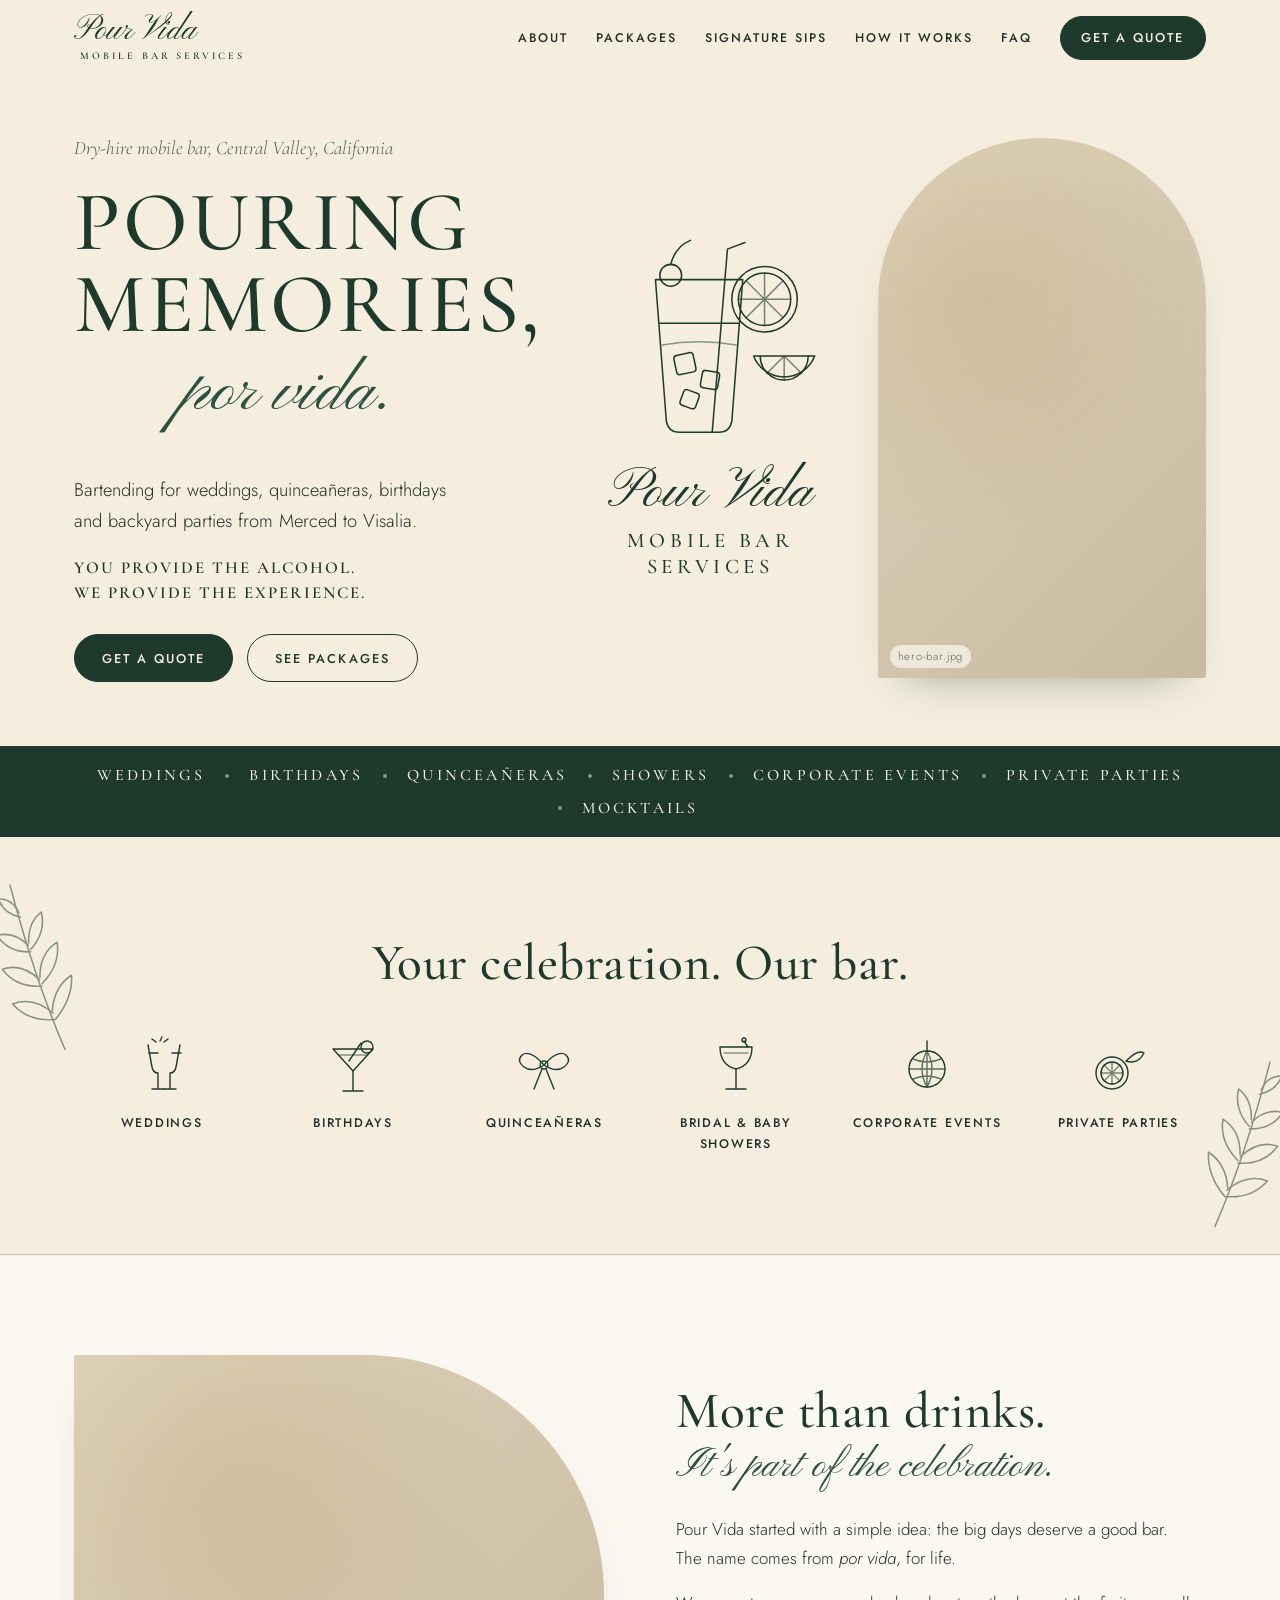
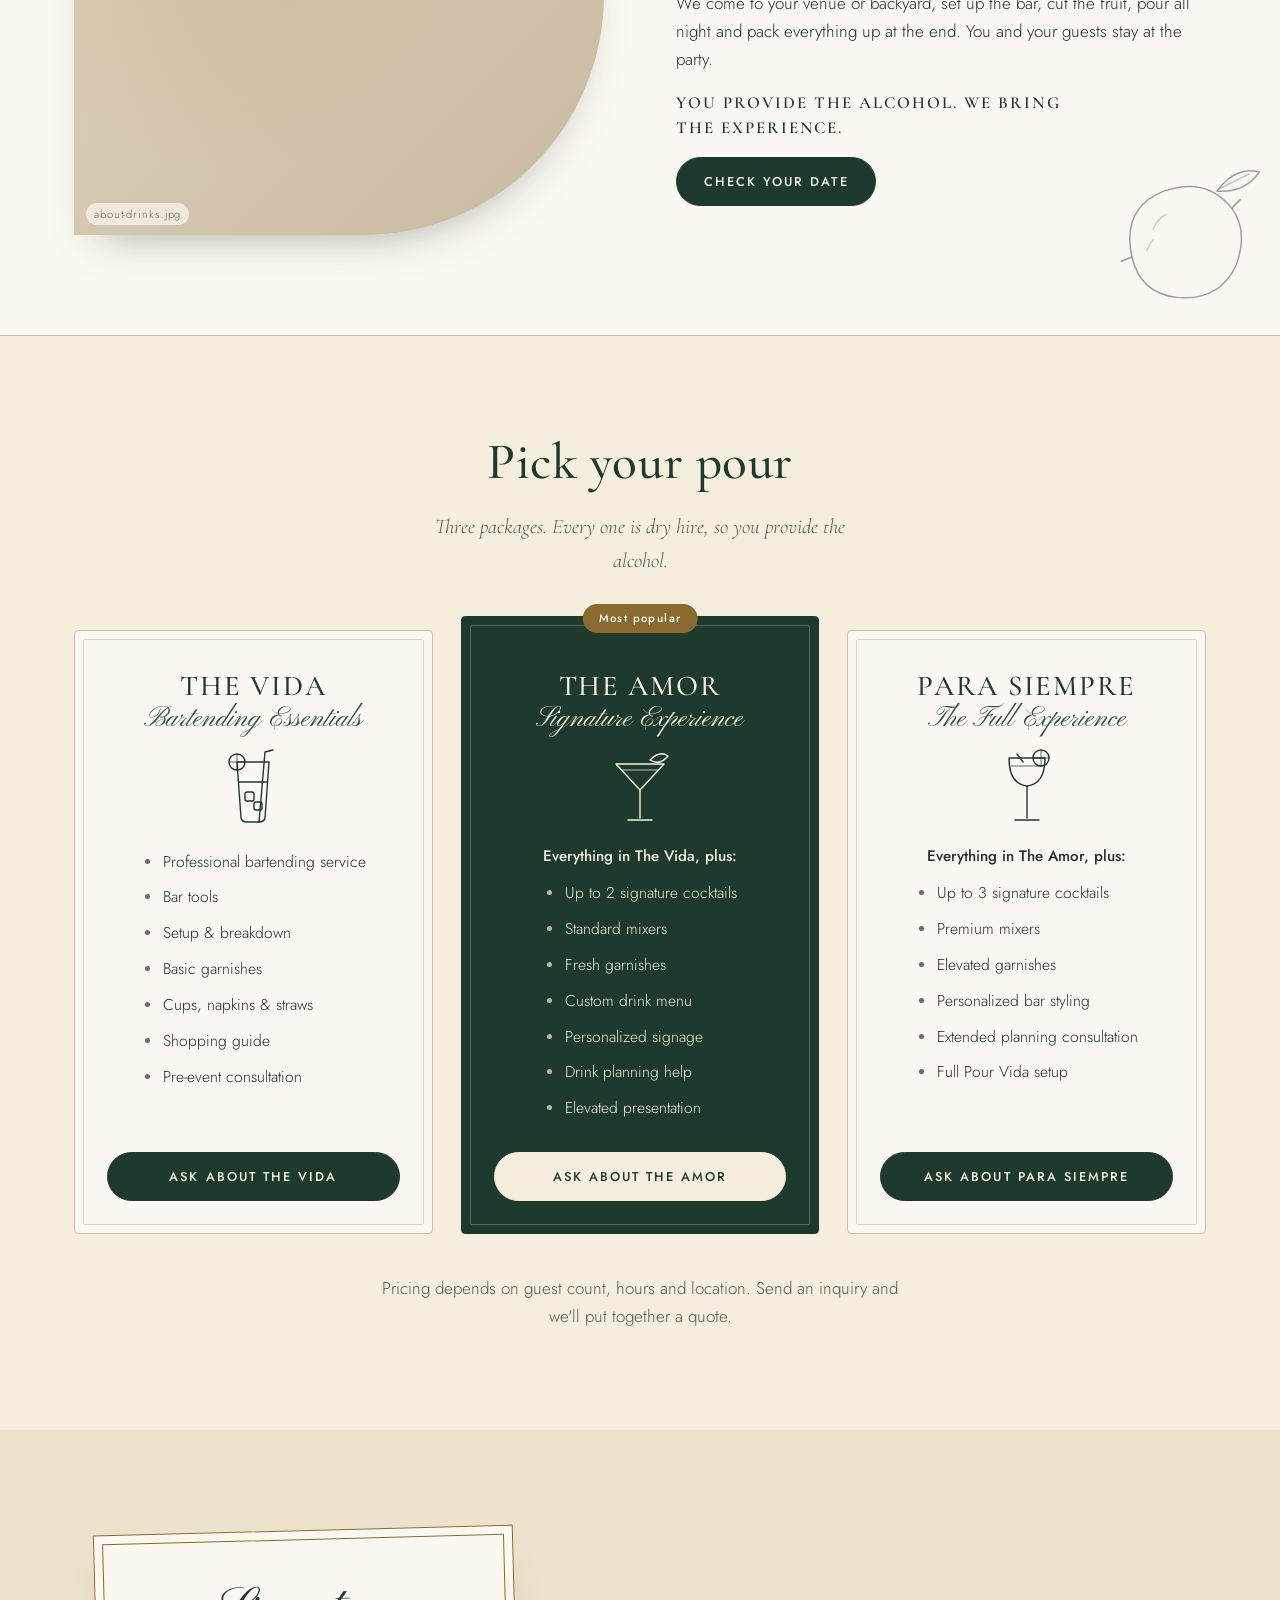
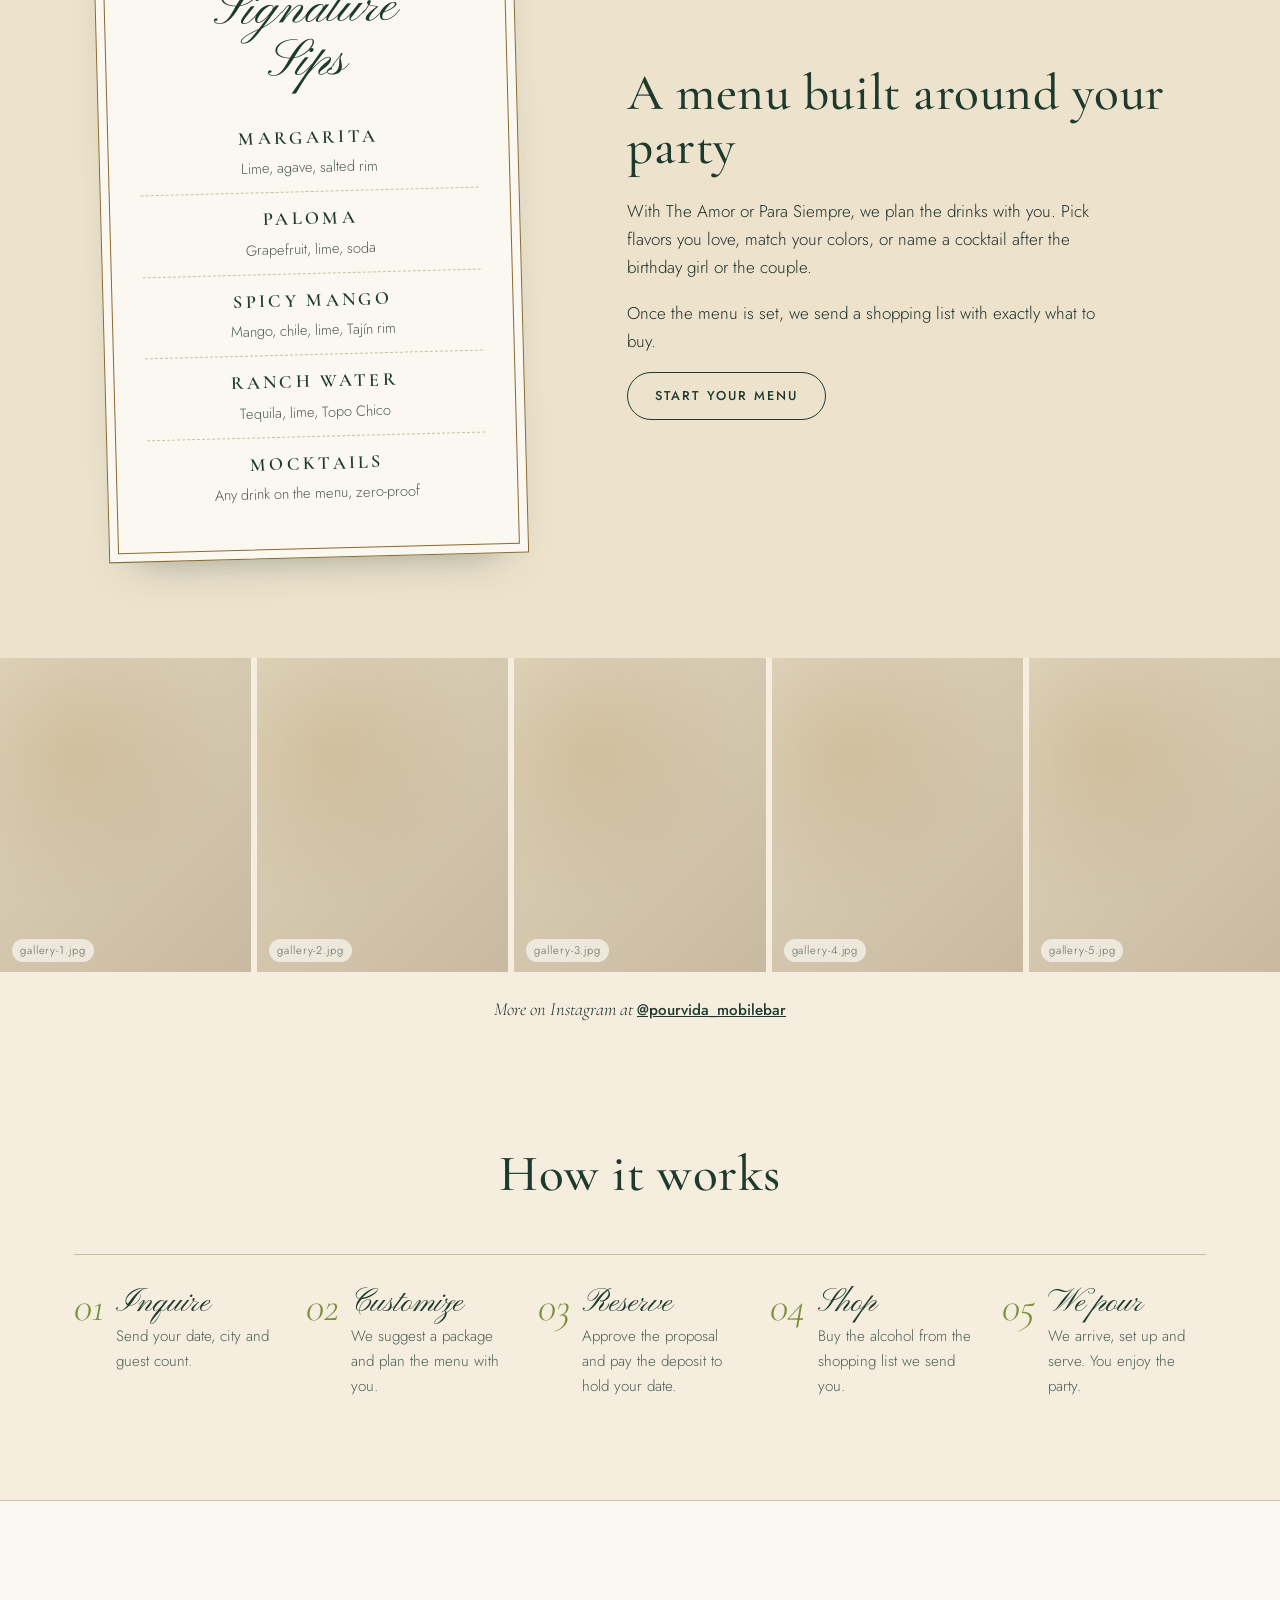
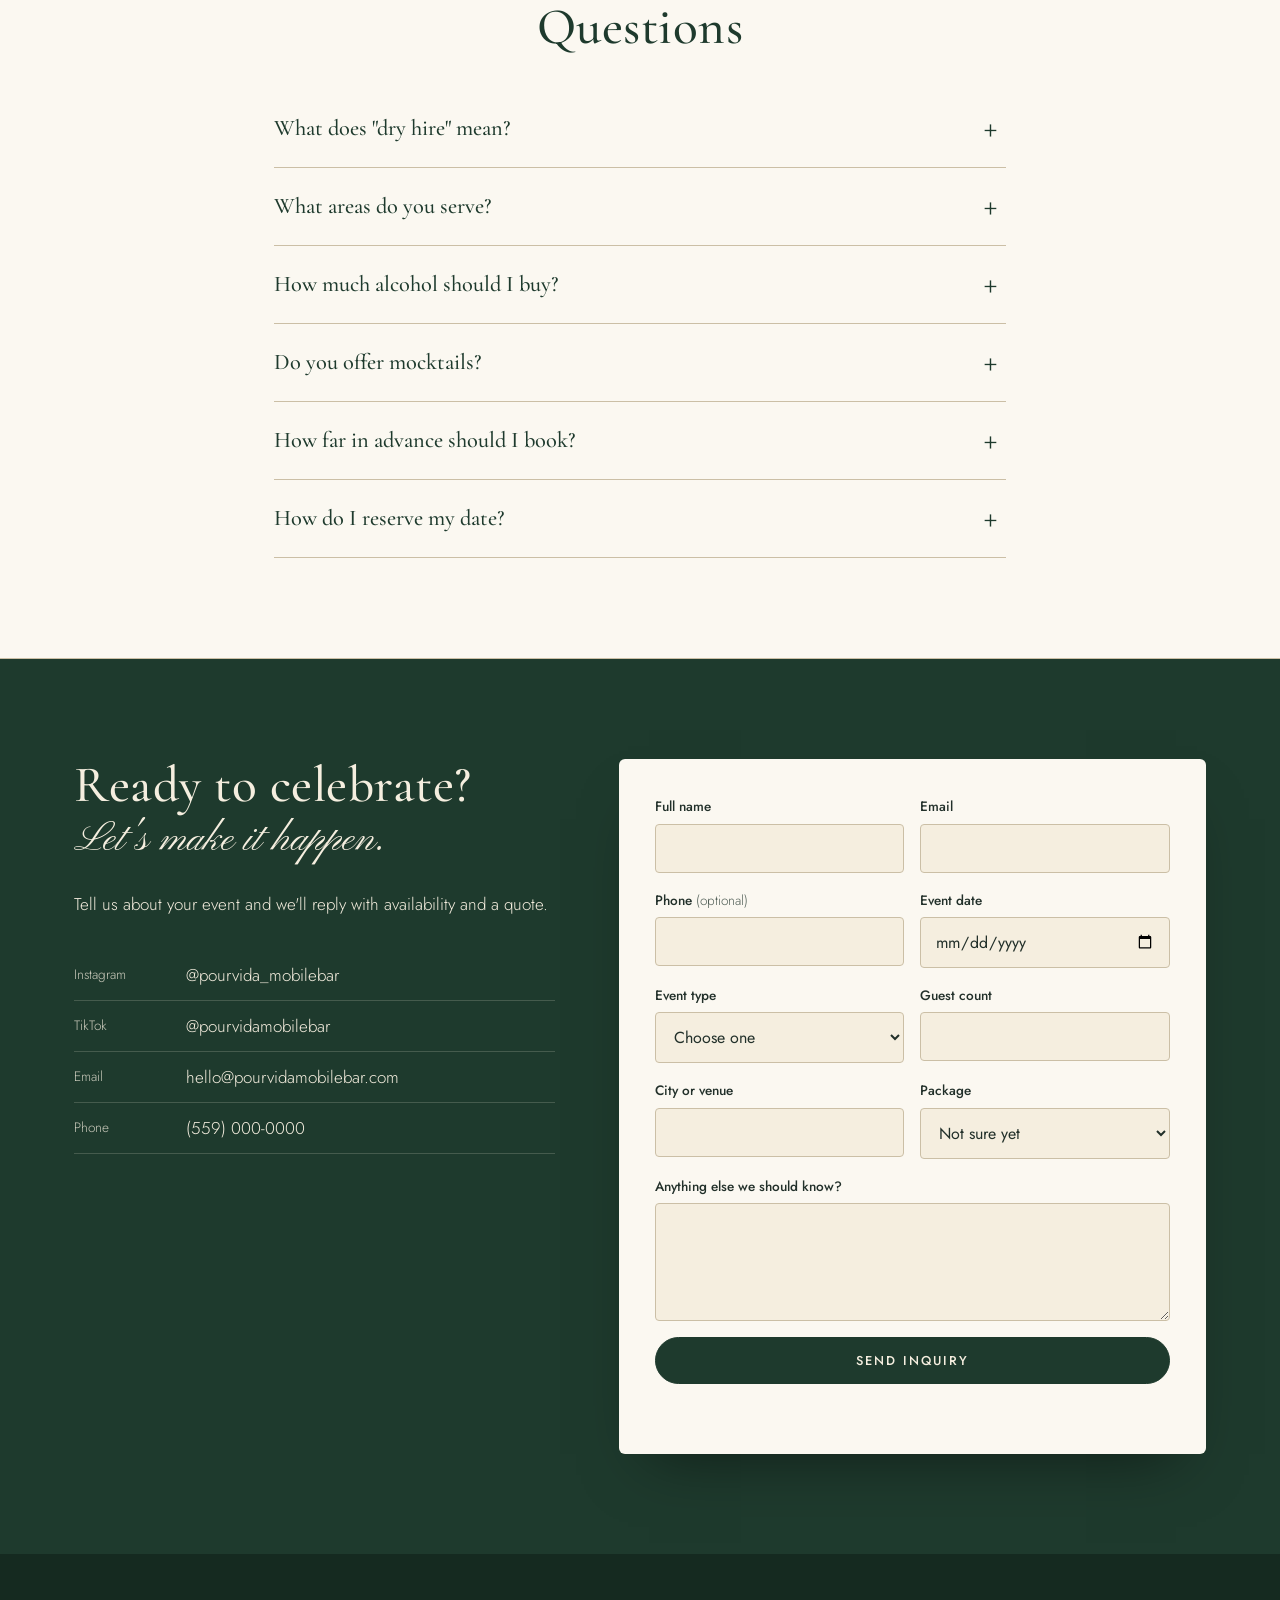
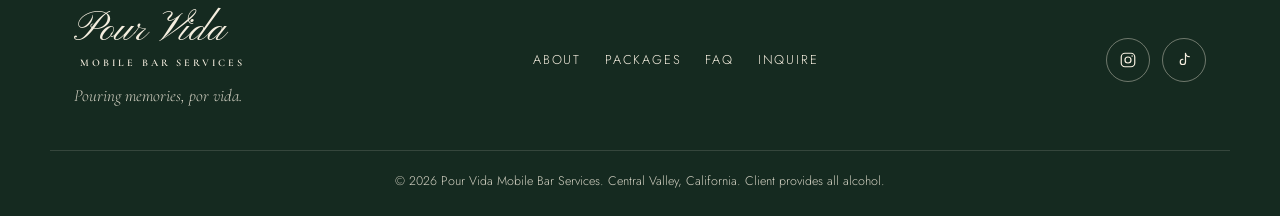
==== index.html @ 50ec6f99 "A one-page site for Pour Vida Mobile Bar Services, modeled on the CEO's mockup: cream and green, a s" ====
<!DOCTYPE html>
<html lang="en">
<head>
  <meta charset="UTF-8" />
  <meta name="viewport" content="width=device-width, initial-scale=1.0" />
  <title>Pour Vida Mobile Bar Services | Dry-Hire Mobile Bar in the Central Valley, CA</title>
  <meta name="description" content="Dry-hire mobile bartending for weddings, quinceañeras, birthdays, showers and private parties across California's Central Valley. You bring the alcohol, we bring the bar, the bartender and the drink menu." />
  <link rel="canonical" href="https://jadenlazo2020.github.io/pour-vida-mobile/" />
  <meta name="theme-color" content="#1e3a2d" />

  <meta property="og:type" content="website" />
  <meta property="og:site_name" content="Pour Vida Mobile Bar Services" />
  <meta property="og:title" content="Pour Vida Mobile Bar Services" />
  <meta property="og:description" content="Pouring memories, por vida. Dry-hire mobile bartending across the Central Valley." />
  <meta property="og:url" content="https://jadenlazo2020.github.io/pour-vida-mobile/" />
  <meta property="og:locale" content="en_US" />
  <meta name="twitter:card" content="summary" />

  <link rel="icon" href="images/favicon.svg" type="image/svg+xml" />
  <link rel="preconnect" href="https://fonts.googleapis.com" />
  <link rel="preconnect" href="https://fonts.gstatic.com" crossorigin />
  <link href="https://fonts.googleapis.com/css2?family=Cormorant+Garamond:ital,wght@0,400;0,500;0,600;1,400;1,500&family=Pinyon+Script&family=Jost:wght@300;400;500&display=swap" rel="stylesheet" />
  <link rel="stylesheet" href="css/styles.css" />

  <script type="application/ld+json">
  {
    "@context": "https://schema.org",
    "@type": "LocalBusiness",
    "@id": "https://jadenlazo2020.github.io/pour-vida-mobile/#business",
    "name": "Pour Vida Mobile Bar Services",
    "description": "Dry-hire mobile bar and bartending service for weddings, quinceañeras, birthdays, showers, corporate events and private parties. The client provides the alcohol; Pour Vida provides bartending, tools, mixers, garnishes, setup and breakdown.",
    "url": "https://jadenlazo2020.github.io/pour-vida-mobile/",
    "logo": "https://jadenlazo2020.github.io/pour-vida-mobile/images/favicon.svg",
    "sameAs": [
      "https://www.instagram.com/pourvida_mobilebar",
      "https://www.tiktok.com/@pourvidamobilebar"
    ],
    "areaServed": [
      {"@type": "City", "name": "Fresno, CA"},
      {"@type": "City", "name": "Clovis, CA"},
      {"@type": "City", "name": "Visalia, CA"},
      {"@type": "City", "name": "Madera, CA"},
      {"@type": "City", "name": "Merced, CA"},
      {"@type": "City", "name": "Hanford, CA"},
      {"@type": "Place", "name": "San Joaquin Valley, California"}
    ],
    "makesOffer": [
      {"@type": "Offer", "itemOffered": {"@type": "Service", "name": "The Vida: bartending essentials"}},
      {"@type": "Offer", "itemOffered": {"@type": "Service", "name": "The Amor: signature experience with up to 2 signature cocktails"}},
      {"@type": "Offer", "itemOffered": {"@type": "Service", "name": "Para Siempre: full experience with up to 3 signature cocktails"}}
    ]
  }
  </script>
  <script type="application/ld+json">
  {
    "@context": "https://schema.org",
    "@type": "FAQPage",
    "mainEntity": [
      {"@type": "Question", "name": "What does dry hire mean?", "acceptedAnswer": {"@type": "Answer", "text": "You buy and provide the alcohol. Pour Vida provides the bartending, tools, mixers and garnishes (depending on the package), setup and breakdown."}},
      {"@type": "Question", "name": "What areas does Pour Vida serve?", "acceptedAnswer": {"@type": "Answer", "text": "The Central Valley, including Fresno, Clovis, Visalia, Madera, Merced, Hanford and nearby cities. A travel fee may apply farther out."}},
      {"@type": "Question", "name": "How much alcohol should I buy?", "acceptedAnswer": {"@type": "Answer", "text": "After booking, Pour Vida sends a shopping guide based on your guest count, event length and menu."}},
      {"@type": "Question", "name": "Do you offer mocktails?", "acceptedAnswer": {"@type": "Answer", "text": "Yes. Any signature drink can be made zero-proof, or the whole menu can be alcohol-free."}},
      {"@type": "Question", "name": "How far in advance should I book?", "acceptedAnswer": {"@type": "Answer", "text": "Two to six months ahead for weekend weddings and quinceañeras. Smaller events can often be booked with less notice."}},
      {"@type": "Question", "name": "How do I reserve my date?", "acceptedAnswer": {"@type": "Answer", "text": "Sign the agreement and pay the deposit after you approve your proposal."}}
    ]
  }
  </script>
</head>
<body>
  <a class="skip-link" href="#main">Skip to content</a>

  <header class="site-header">
    <div class="container header-inner">
      <a href="#top" class="brand" aria-label="Pour Vida Mobile Bar Services, back to top">
        <span class="brand-script">Pour Vida</span>
        <span class="brand-sub">Mobile Bar Services</span>
      </a>
      <button class="nav-toggle" aria-label="Open menu" aria-expanded="false" aria-controls="site-nav">
        <span></span><span></span><span></span>
      </button>
      <nav class="site-nav" id="site-nav" aria-label="Main">
        <a href="#about">About</a>
        <a href="#packages">Packages</a>
        <a href="#sips">Signature Sips</a>
        <a href="#how">How It Works</a>
        <a href="#faq">FAQ</a>
        <a href="#inquire" class="btn btn-dark nav-cta">Get a Quote</a>
      </nav>
    </div>
  </header>

  <main id="main">
    <!-- HERO: the one bold moment. The line drawing pours itself in on load. -->
    <section class="hero" id="top">
      <div class="container hero-grid">
        <div class="hero-copy">
          <p class="hero-kicker">Dry-hire mobile bar, Central Valley, California</p>
          <h1>Pouring memories, <span class="script">por vida.</span></h1>
          <p class="lede">Bartending for weddings, quinceañeras, birthdays and backyard parties from Merced to Visalia.</p>
          <p class="tagline">You provide the alcohol.<br />We provide the experience.</p>
          <div class="btn-row">
            <a href="#inquire" class="btn btn-dark">Get a Quote</a>
            <a href="#packages" class="btn btn-outline">See Packages</a>
          </div>
        </div>

        <div class="hero-emblem" aria-hidden="true">
          <svg viewBox="0 0 220 200" class="line-art emblem-art draw">
            <path pathLength="1" d="M60 40 L70 170 Q72 180 82 180 L118 180 Q128 180 130 170 L140 40 Z" />
            <path pathLength="1" d="M64 80 L136 80" />
            <path pathLength="1" d="M66 100 Q100 94 134 100" opacity=".5"/>
            <rect pathLength="1" x="78" y="108" width="18" height="18" rx="3" transform="rotate(-12 87 117)"/>
            <rect pathLength="1" x="102" y="124" width="16" height="16" rx="3" transform="rotate(10 110 132)"/>
            <rect pathLength="1" x="84" y="142" width="15" height="15" rx="3" transform="rotate(20 91 149)"/>
            <path pathLength="1" d="M112 180 L126 12 L142 6" />
            <circle pathLength="1" cx="74" cy="36" r="10" />
            <path pathLength="1" d="M74 26 Q78 10 92 4" />
            <circle pathLength="1" cx="160" cy="58" r="30" />
            <circle pathLength="1" cx="160" cy="58" r="24" />
            <path pathLength="1" d="M160 34 L160 82 M136 58 L184 58 M143 41 L177 75 M177 41 L143 75" opacity=".6"/>
            <path pathLength="1" d="M150 110 A30 30 0 0 0 206 110 Z" />
            <path pathLength="1" d="M156 110 A22 22 0 0 0 200 110" />
            <path pathLength="1" d="M178 110 L178 132 M178 110 L162 126 M178 110 L194 126" opacity=".6"/>
          </svg>
          <p class="emblem-script">Pour Vida</p>
          <p class="emblem-sub">Mobile Bar<br />Services</p>
        </div>

        <figure class="hero-photo photo">
          <img src="images/hero-bar.jpg" alt="The Pour Vida bar set up for an evening event, with a signature drinks sign and fresh citrus" width="800" height="1000" fetchpriority="high" onerror="this.remove()" />
          <span class="ph-label" aria-hidden="true">hero-bar.jpg</span>
        </figure>
      </div>
    </section>

    <!-- Event band, static like the inspiration board -->
    <div class="band">
      <ul class="container band-list" aria-label="Events we serve">
        <li>Weddings</li><li>Birthdays</li><li>Quinceañeras</li><li>Showers</li><li>Corporate Events</li><li>Private Parties</li><li>Mocktails</li>
      </ul>
    </div>

    <section class="section services" aria-labelledby="services-title">
      <svg class="sprig sprig-left" viewBox="0 0 80 160" aria-hidden="true"><use href="#sprig"/></svg>
      <svg class="sprig sprig-right" viewBox="0 0 80 160" aria-hidden="true"><use href="#sprig"/></svg>
      <div class="container">
        <h2 id="services-title" class="center">Your celebration. Our bar.</h2>
        <ul class="service-grid">
          <li>
            <svg viewBox="0 0 64 64" class="line-art icon" aria-hidden="true"><path d="M18 10 L22 32 Q23 38 28 38 L28 54 M22 54 L34 54"/><path d="M46 10 L42 32 Q41 38 36 38 L36 54 M30 54 L42 54" transform="translate(4 0)"/><path d="M19 18 L28 18" /><path d="M44 18 L53 18" transform="translate(-2 0)"/><path d="M30 6 L32 2 M34 7 L38 4 M26 7 L22 4"/></svg>
            <span>Weddings</span>
          </li>
          <li>
            <svg viewBox="0 0 64 64" class="line-art icon" aria-hidden="true"><path d="M12 14 L52 14 L32 36 Z"/><path d="M32 36 L32 56 M22 56 L42 56"/><path d="M18 20 L46 20" opacity=".5"/><circle cx="46" cy="12" r="6"/><path d="M40 8 L28 26"/></svg>
            <span>Birthdays</span>
          </li>
          <li>
            <svg viewBox="0 0 64 64" class="line-art icon" aria-hidden="true"><path d="M32 30 Q18 14 10 20 Q4 26 12 32 Q20 38 32 30 Z"/><path d="M32 30 Q46 14 54 20 Q60 26 52 32 Q44 38 32 30 Z"/><circle cx="32" cy="30" r="4"/><path d="M30 34 L22 54 M34 34 L42 54"/></svg>
            <span>Quinceañeras</span>
          </li>
          <li>
            <svg viewBox="0 0 64 64" class="line-art icon" aria-hidden="true"><path d="M16 12 L48 12 Q48 30 32 34 Q16 30 16 12 Z"/><path d="M32 34 L32 54 M22 54 L42 54"/><path d="M20 18 L44 18" opacity=".5"/><path d="M40 6 L44 12"/><circle cx="40" cy="5" r="2"/></svg>
            <span>Bridal &amp; Baby Showers</span>
          </li>
          <li>
            <svg viewBox="0 0 64 64" class="line-art icon" aria-hidden="true"><circle cx="32" cy="34" r="18"/><path d="M14 34 L50 34 M32 16 L32 52 M18 24 Q32 30 46 24 M18 44 Q32 38 46 44 M32 16 Q22 34 32 52 M32 16 Q42 34 32 52" opacity=".7"/><path d="M32 16 L32 6"/></svg>
            <span>Corporate Events</span>
          </li>
          <li>
            <svg viewBox="0 0 64 64" class="line-art icon" aria-hidden="true"><circle cx="26" cy="38" r="16"/><circle cx="26" cy="38" r="11"/><path d="M26 27 L26 49 M15 38 L37 38 M18 30 L34 46 M34 30 L18 46" opacity=".6"/><path d="M40 26 Q52 14 58 18 Q52 30 40 26 Z"/></svg>
            <span>Private Parties</span>
          </li>
        </ul>
      </div>
    </section>

    <section class="section about" id="about" aria-labelledby="about-title">
      <div class="container about-grid">
        <figure class="about-photo photo">
          <img src="images/about-drinks.jpg" alt="Three Pour Vida cocktails with citrus garnishes on a table" width="800" height="900" loading="lazy" onerror="this.remove()" />
          <span class="ph-label" aria-hidden="true">about-drinks.jpg</span>
        </figure>
        <div class="about-copy">
          <h2 id="about-title">More than drinks. <span class="script">It's part of the celebration.</span></h2>
          <p>Pour Vida started with a simple idea: the big days deserve a good bar. The name comes from <em>por vida</em>, for life.</p>
          <p>We come to your venue or backyard, set up the bar, cut the fruit, pour all night and pack everything up at the end. You and your guests stay at the party.</p>
          <p class="tagline">You provide the alcohol. We bring the experience.</p>
          <a href="#inquire" class="btn btn-dark">Check Your Date</a>
        </div>
        <svg class="citrus-deco" viewBox="0 0 160 160" aria-hidden="true"><use href="#lemon"/></svg>
      </div>
    </section>

    <section class="section packages" id="packages" aria-labelledby="packages-title">
      <div class="container">
        <h2 id="packages-title" class="center">Pick your pour</h2>
        <p class="section-sub center">Three packages. Every one is dry hire, so you provide the alcohol.</p>

        <div class="package-grid">
          <article class="package" aria-labelledby="pkg-vida">
            <h3 id="pkg-vida">The Vida</h3>
            <p class="script pkg-sub">Bartending Essentials</p>
            <svg viewBox="0 0 64 80" class="line-art pkg-icon" aria-hidden="true"><path d="M16 14 L20 70 Q21 74 26 74 L38 74 Q43 74 44 70 L48 14 Z"/><path d="M18 34 L46 34"/><rect x="24" y="44" width="9" height="9" rx="2"/><rect x="33" y="54" width="8" height="8" rx="2"/><path d="M38 74 L44 4 L52 2"/><circle cx="16" cy="14" r="8"/><path d="M16 6 L16 22 M8 14 L24 14" opacity=".5"/></svg>
            <ul>
              <li>Professional bartending service</li>
              <li>Bar tools</li>
              <li>Setup &amp; breakdown</li>
              <li>Basic garnishes</li>
              <li>Cups, napkins &amp; straws</li>
              <li>Shopping guide</li>
              <li>Pre-event consultation</li>
            </ul>
            <a href="#inquire" data-package="The Vida" class="btn btn-dark btn-block pkg-btn">Ask about The Vida</a>
          </article>

          <article class="package featured" aria-labelledby="pkg-amor">
            <p class="badge">Most popular</p>
            <h3 id="pkg-amor">The Amor</h3>
            <p class="script pkg-sub">Signature Experience</p>
            <svg viewBox="0 0 64 80" class="line-art pkg-icon" aria-hidden="true"><path d="M8 16 L56 16 L32 42 Z"/><path d="M32 42 L32 70 M20 72 L44 72"/><path d="M14 22 L50 22" opacity=".5"/><path d="M42 12 Q52 2 60 8 Q52 18 42 12 Z"/></svg>
            <p class="includes">Everything in The Vida, plus:</p>
            <ul>
              <li>Up to 2 signature cocktails</li>
              <li>Standard mixers</li>
              <li>Fresh garnishes</li>
              <li>Custom drink menu</li>
              <li>Personalized signage</li>
              <li>Drink planning help</li>
              <li>Elevated presentation</li>
            </ul>
            <a href="#inquire" data-package="The Amor" class="btn btn-light btn-block pkg-btn">Ask about The Amor</a>
          </article>

          <article class="package" aria-labelledby="pkg-siempre">
            <h3 id="pkg-siempre">Para Siempre</h3>
            <p class="script pkg-sub">The Full Experience</p>
            <svg viewBox="0 0 64 80" class="line-art pkg-icon" aria-hidden="true"><path d="M14 10 Q14 36 32 38 Q50 36 50 10 Z"/><path d="M32 38 L32 70 M20 72 L44 72"/><path d="M16 18 L48 18" opacity=".5"/><circle cx="46" cy="10" r="8"/><path d="M46 2 L46 18 M38 10 L54 10" opacity=".5"/><path d="M22 6 L28 14"/></svg>
            <p class="includes">Everything in The Amor, plus:</p>
            <ul>
              <li>Up to 3 signature cocktails</li>
              <li>Premium mixers</li>
              <li>Elevated garnishes</li>
              <li>Personalized bar styling</li>
              <li>Extended planning consultation</li>
              <li>Full Pour Vida setup</li>
            </ul>
            <a href="#inquire" data-package="Para Siempre" class="btn btn-dark btn-block pkg-btn">Ask about Para Siempre</a>
          </article>
        </div>
        <p class="pricing-note center">Pricing depends on guest count, hours and location. Send an inquiry and we'll put together a quote.</p>
      </div>
    </section>

    <section class="section sips" id="sips" aria-labelledby="sips-title">
      <div class="container sips-grid">
        <div class="sips-card">
          <p class="script sips-title" aria-hidden="true">Signature<br />Sips</p>
          <ul class="sips-list" aria-label="Signature drinks">
            <li><strong>Margarita</strong><span>Lime, agave, salted rim</span></li>
            <li><strong>Paloma</strong><span>Grapefruit, lime, soda</span></li>
            <li><strong>Spicy Mango</strong><span>Mango, chile, lime, Tajín rim</span></li>
            <li><strong>Ranch Water</strong><span>Tequila, lime, Topo Chico</span></li>
            <li><strong>Mocktails</strong><span>Any drink on the menu, zero-proof</span></li>
          </ul>
        </div>
        <div class="sips-copy">
          <h2 id="sips-title">A menu built around your party</h2>
          <p>With The Amor or Para Siempre, we plan the drinks with you. Pick flavors you love, match your colors, or name a cocktail after the birthday girl or the couple.</p>
          <p>Once the menu is set, we send a shopping list with exactly what to buy.</p>
          <a href="#inquire" class="btn btn-outline">Start Your Menu</a>
        </div>
      </div>
    </section>

    <section class="gallery" aria-label="Photos from Pour Vida events">
      <div class="gallery-grid">
        <figure class="photo"><img src="images/gallery-1.jpg" alt="Signature drinks sign at a Pour Vida bar" loading="lazy" onerror="this.remove()" /><span class="ph-label" aria-hidden="true">gallery-1.jpg</span></figure>
        <figure class="photo"><img src="images/gallery-2.jpg" alt="Cocktail garnished with a dried orange wheel" loading="lazy" onerror="this.remove()" /><span class="ph-label" aria-hidden="true">gallery-2.jpg</span></figure>
        <figure class="photo"><img src="images/gallery-3.jpg" alt="Pour Vida bar decorated with flowers" loading="lazy" onerror="this.remove()" /><span class="ph-label" aria-hidden="true">gallery-3.jpg</span></figure>
        <figure class="photo"><img src="images/gallery-4.jpg" alt="Pink cocktails ready to serve" loading="lazy" onerror="this.remove()" /><span class="ph-label" aria-hidden="true">gallery-4.jpg</span></figure>
        <figure class="photo"><img src="images/gallery-5.jpg" alt="Guests toasting with Pour Vida drinks" loading="lazy" onerror="this.remove()" /><span class="ph-label" aria-hidden="true">gallery-5.jpg</span></figure>
      </div>
      <p class="gallery-follow">More on Instagram at
        <a href="https://www.instagram.com/pourvida_mobilebar" target="_blank" rel="noopener">@pourvida_mobilebar</a>
      </p>
    </section>

    <section class="section how" id="how" aria-labelledby="how-title">
      <div class="container">
        <h2 id="how-title" class="center">How it works</h2>
        <ol class="steps">
          <li><span class="step-num" aria-hidden="true">01</span><div><h3>Inquire</h3><p>Send your date, city and guest count.</p></div></li>
          <li><span class="step-num" aria-hidden="true">02</span><div><h3>Customize</h3><p>We suggest a package and plan the menu with you.</p></div></li>
          <li><span class="step-num" aria-hidden="true">03</span><div><h3>Reserve</h3><p>Approve the proposal and pay the deposit to hold your date.</p></div></li>
          <li><span class="step-num" aria-hidden="true">04</span><div><h3>Shop</h3><p>Buy the alcohol from the shopping list we send you.</p></div></li>
          <li><span class="step-num" aria-hidden="true">05</span><div><h3>We pour</h3><p>We arrive, set up and serve. You enjoy the party.</p></div></li>
        </ol>
      </div>
    </section>

    <section class="section faq" id="faq" aria-labelledby="faq-title">
      <div class="container narrow">
        <h2 id="faq-title" class="center">Questions</h2>
        <div class="faq-list">
          <details>
            <summary>What does "dry hire" mean?</summary>
            <p>You buy and provide the alcohol. We bring the bartending, tools, mixers and garnishes (depending on your package), and handle setup and breakdown. You pay store prices for alcohol and choose exactly what gets poured.</p>
          </details>
          <details>
            <summary>What areas do you serve?</summary>
            <p>The Central Valley, including Fresno, Clovis, Visalia, Madera, Merced, Hanford and nearby cities. Farther out? Ask us. A travel fee may apply.</p>
          </details>
          <details>
            <summary>How much alcohol should I buy?</summary>
            <p>After you book, we send a shopping guide based on your guest count, how long the event runs and your menu.</p>
          </details>
          <details>
            <summary>Do you offer mocktails?</summary>
            <p>Yes. Any signature drink can be made zero-proof, or we can build a menu that's entirely alcohol-free.</p>
          </details>
          <details>
            <summary>How far in advance should I book?</summary>
            <p>Weekend weddings and quinceañeras book up first, so reach out 2 to 6 months ahead. For smaller events, ask anytime and we'll check the calendar.</p>
          </details>
          <details>
            <summary>How do I reserve my date?</summary>
            <p>Once you approve your proposal, a signed agreement and deposit hold the date.</p>
          </details>
        </div>
      </div>
    </section>

    <section class="section inquire" id="inquire" aria-labelledby="inquire-title">
      <div class="container inquire-grid">
        <div class="inquire-copy">
          <h2 id="inquire-title">Ready to celebrate? <span class="script">Let's make it happen.</span></h2>
          <p>Tell us about your event and we'll reply with availability and a quote.</p>
          <dl class="contact-list">
            <div><dt>Instagram</dt><dd><a href="https://www.instagram.com/pourvida_mobilebar" target="_blank" rel="noopener">@pourvida_mobilebar</a></dd></div>
            <div><dt>TikTok</dt><dd><a href="https://www.tiktok.com/@pourvidamobilebar" target="_blank" rel="noopener">@pourvidamobilebar</a></dd></div>
            <div><dt>Email</dt><dd><a href="mailto:hello@pourvidamobilebar.com">hello@pourvidamobilebar.com</a></dd></div>
            <div><dt>Phone</dt><dd><a href="tel:+15590000000">(559) 000-0000</a></dd></div>
          </dl>
        </div>

        <!-- Replace YOUR_FORM_ID with a Formspree form ID (formspree.io) so submissions email the client. -->
        <form class="inquire-form" id="inquire-form" action="https://formspree.io/f/YOUR_FORM_ID" method="POST" novalidate>
          <div class="field-row">
            <label>Full name<input type="text" name="name" required autocomplete="name" /></label>
            <label>Email<input type="email" name="email" required autocomplete="email" /></label>
          </div>
          <div class="field-row">
            <label>Phone <span class="opt">(optional)</span><input type="tel" name="phone" autocomplete="tel" /></label>
            <label>Event date<input type="date" name="event_date" required /></label>
          </div>
          <div class="field-row">
            <label>Event type
              <select name="event_type" required>
                <option value="" disabled selected>Choose one</option>
                <option>Wedding</option>
                <option>Quinceañera</option>
                <option>Birthday</option>
                <option>Bridal / Baby Shower</option>
                <option>Corporate Event</option>
                <option>Private Party</option>
                <option>Other</option>
              </select>
            </label>
            <label>Guest count<input type="number" name="guest_count" min="1" inputmode="numeric" /></label>
          </div>
          <div class="field-row">
            <label>City or venue<input type="text" name="location" autocomplete="address-level2" /></label>
            <label>Package
              <select name="package" id="package-select">
                <option>Not sure yet</option>
                <option>The Vida</option>
                <option>The Amor</option>
                <option>Para Siempre</option>
              </select>
            </label>
          </div>
          <label>Anything else we should know?<textarea name="message" rows="4"></textarea></label>
          <input type="text" name="_gotcha" class="hp" tabindex="-1" autocomplete="off" aria-hidden="true" />
          <button type="submit" class="btn btn-dark btn-block">Send Inquiry</button>
          <p class="form-status" role="status" aria-live="polite"></p>
        </form>
      </div>
    </section>
  </main>

  <footer class="site-footer">
    <div class="container footer-inner">
      <div>
        <p class="brand-script light">Pour Vida</p>
        <p class="brand-sub light">Mobile Bar Services</p>
        <p class="footer-tag">Pouring memories, por vida.</p>
      </div>
      <nav class="footer-nav" aria-label="Footer">
        <a href="#about">About</a><a href="#packages">Packages</a><a href="#faq">FAQ</a><a href="#inquire">Inquire</a>
      </nav>
      <div class="socials">
        <a href="https://www.instagram.com/pourvida_mobilebar" target="_blank" rel="noopener" aria-label="Pour Vida on Instagram">
          <svg viewBox="0 0 24 24" aria-hidden="true"><rect x="3" y="3" width="18" height="18" rx="5"/><circle cx="12" cy="12" r="4"/><circle cx="17.5" cy="6.5" r="1" fill="currentColor" stroke="none"/></svg>
        </a>
        <a href="https://www.tiktok.com/@pourvidamobilebar" target="_blank" rel="noopener" aria-label="Pour Vida on TikTok">
          <svg viewBox="0 0 24 24" aria-hidden="true"><path d="M14 3v11.5a3.5 3.5 0 1 1-3.5-3.5M14 3c.5 3 2.5 4.5 5 4.5"/></svg>
        </a>
      </div>
    </div>
    <p class="copyright container">© <span id="year">2026</span> Pour Vida Mobile Bar Services. Central Valley, California. Client provides all alcohol.</p>
  </footer>

  <svg width="0" height="0" style="position:absolute" aria-hidden="true" focusable="false">
    <symbol id="sprig" viewBox="0 0 80 160">
      <g class="line-art">
        <path d="M40 158 Q36 90 44 4"/>
        <path d="M41 130 Q18 124 10 104 Q30 104 41 124"/>
        <path d="M41 130 Q62 118 68 98 Q50 102 41 122"/>
        <path d="M40 98 Q18 92 12 72 Q30 72 40 92"/>
        <path d="M41 96 Q62 86 66 66 Q48 70 41 90"/>
        <path d="M41 66 Q22 60 18 42 Q34 44 41 60"/>
        <path d="M42 64 Q60 54 62 36 Q48 40 42 58"/>
        <path d="M43 34 Q30 26 30 12 Q42 16 43 30"/>
      </g>
    </symbol>
    <symbol id="lemon" viewBox="0 0 160 160">
      <g class="line-art">
        <path d="M30 96 Q20 50 60 34 Q100 20 124 50 Q140 72 128 104 Q112 138 72 134 Q38 130 30 96 Z"/>
        <path d="M30 96 L20 100 M124 50 L132 42"/>
        <path d="M110 34 Q128 10 150 16 Q136 36 110 34 Z"/>
        <path d="M112 32 L140 18" opacity=".6"/>
        <path d="M50 70 Q54 60 62 56 M44 90 Q46 84 50 80" opacity=".5"/>
      </g>
    </symbol>
  </svg>

  <script src="js/main.js" defer></script>
</body>
</html>
---- css/styles.css ----
/* =========================================================
   Pour Vida Mobile Bar Services
   Direction comes from the CEO's inspiration board: cream paper,
   bottle green, fine botanical line art, a script wordmark.
   The one bold moment is the hero line drawing, which draws
   itself in once on load. Everything else stays quiet.
   ========================================================= */

:root {
  --cream: #f5eedf;
  --cream-2: #ede3cd;
  --paper: #fbf8f1;
  --green: #1e3a2d;
  --green-2: #2b5140;
  --lime: #7e8f3a;      /* the limes on the inspo board; used sparingly */
  --ink: #22302a;
  --muted: #4f5d55;     /* 6.4:1 on cream */
  --line: #cbbfa6;
  --gold: #8a6a2f;      /* badge; 5.3:1 with white text */

  --serif: "Cormorant Garamond", Georgia, "Times New Roman", serif;
  --script: "Pinyon Script", "Snell Roundhand", cursive;
  --sans: "Jost", "Avenir Next", system-ui, sans-serif;

  --maxw: 1180px;
  --shadow: 0 22px 44px -28px rgba(30, 58, 45, .5);
}

*, *::before, *::after { box-sizing: border-box; }
html { scroll-behavior: smooth; scroll-padding-top: 84px; }
body {
  margin: 0;
  font-family: var(--sans);
  font-weight: 300;
  font-size: 1.0625rem;
  line-height: 1.65;
  color: var(--ink);
  background: var(--cream);
  -webkit-font-smoothing: antialiased;
  overflow-x: hidden;
}
img { max-width: 100%; display: block; }
a { color: var(--green); }
figure { margin: 0; }

.container { width: 100%; max-width: var(--maxw); margin: 0 auto; padding: 0 24px; }
.narrow { max-width: 780px; }
.center { text-align: center; }

/* ---------- Accessibility floor ---------- */
.skip-link {
  position: absolute; left: 16px; top: -60px; z-index: 100;
  background: var(--green); color: var(--cream); padding: 10px 18px; border-radius: 4px;
  text-decoration: none; transition: top .2s;
}
.skip-link:focus { top: 12px; }
:focus-visible { outline: 2px solid var(--lime); outline-offset: 3px; border-radius: 2px; }
.inquire :focus-visible, .site-footer :focus-visible { outline-color: var(--cream); }

/* ---------- Type ----------
   Scale: 1.0625rem body, ratio ~1.333 */
h1, h2, h3 {
  font-family: var(--serif);
  font-weight: 500;
  line-height: 1.05;
  color: var(--green);
  margin: 0 0 .45em;
}
h1 {
  font-size: clamp(3.1rem, 6.6vw, 5.6rem);
  text-transform: uppercase;
  letter-spacing: .03em;
  line-height: .98;
}
h2 { font-size: clamp(2.2rem, 4.2vw, 3.2rem); letter-spacing: .01em; }
h3 { font-size: 1.75rem; }

.script {
  display: block;
  font-family: var(--script);
  text-transform: none;
  letter-spacing: 0;
  font-weight: 400;
  color: var(--green-2);
  font-size: .78em;
  line-height: 1.3;
  margin-top: .05em;
}
h1 .script { font-size: .8em; padding-left: 1.6em; }

.hero-kicker { font-family: var(--serif); font-style: italic; font-size: 1.2rem; color: var(--muted); margin: 0 0 1rem; }
.lede { font-size: 1.15rem; max-width: 34ch; }
.section-sub { font-family: var(--serif); font-style: italic; font-size: 1.3rem; color: var(--muted); margin: -.2rem auto 0; max-width: 46ch; }
.tagline {
  font-family: var(--serif);
  font-size: 1.05rem;
  font-weight: 600;
  letter-spacing: .12em;
  text-transform: uppercase;
  color: var(--green);
  line-height: 1.5;
}

/* ---------- Buttons ---------- */
.btn {
  display: inline-block;
  font-family: var(--sans);
  font-size: .8rem;
  font-weight: 500;
  letter-spacing: .16em;
  text-transform: uppercase;
  text-decoration: none;
  padding: 1em 2.1em;
  border-radius: 999px;
  border: 1px solid var(--green);
  cursor: pointer;
  transition: background-color .2s, color .2s;
}
.btn-dark { background: var(--green); color: var(--cream); }
.btn-dark:hover { background: var(--green-2); }
.btn-outline { background: transparent; color: var(--green); }
.btn-outline:hover { background: var(--green); color: var(--cream); }
.btn-light { background: var(--cream); color: var(--green); border-color: var(--cream); }
.btn-light:hover { background: #fff; }
.btn-block { display: block; width: 100%; text-align: center; }
.btn-row { display: flex; gap: 14px; flex-wrap: wrap; margin-top: 1.8rem; }

/* ---------- Line art ---------- */
.line-art, .line-art * {
  fill: none;
  stroke: currentColor;
  stroke-width: 1.4;
  stroke-linecap: round;
  stroke-linejoin: round;
}

/* ---------- Photo slots ----------
   Each <figure class="photo"> holds an <img>. If the file is missing the img
   removes itself and the soft placeholder + filename label show instead. */
.photo {
  position: relative;
  overflow: hidden;
  min-height: 260px;
  background:
    radial-gradient(circle at 30% 30%, rgba(184,151,90,.25), transparent 55%),
    linear-gradient(135deg, #dfd4bd, #c8baa0);
}
.photo img { width: 100%; height: 100%; object-fit: cover; position: absolute; inset: 0; }
.ph-label {
  position: absolute; left: 12px; bottom: 10px;
  font-size: .7rem; letter-spacing: .08em;
  color: rgba(34,48,42,.7);
  background: rgba(251,248,241,.7);
  padding: 2px 8px; border-radius: 999px;
}
.photo:has(img) .ph-label { display: none; }

/* ---------- Header ---------- */
.site-header {
  position: sticky; top: 0; z-index: 50;
  background: rgba(245, 238, 223, .94);
  backdrop-filter: blur(8px);
  border-bottom: 1px solid transparent;
  transition: border-color .3s;
}
.site-header.scrolled { border-color: var(--line); }
.header-inner { display: flex; align-items: center; justify-content: space-between; height: 76px; }

.brand { text-decoration: none; display: flex; flex-direction: column; line-height: 1; color: var(--green); }
.brand-script { font-family: var(--script); font-size: 2.1rem; color: var(--green); }
.brand-sub {
  font-family: var(--serif); font-size: .64rem; font-weight: 600;
  letter-spacing: .3em; text-transform: uppercase; color: var(--green);
  margin-top: 2px; padding-left: 6px;
}
.light { color: var(--cream) !important; }

.site-nav { display: flex; align-items: center; gap: 28px; }
.site-nav a:not(.btn) {
  font-size: .78rem; font-weight: 500; letter-spacing: .16em; text-transform: uppercase;
  text-decoration: none; color: var(--ink); padding: 6px 0;
  background: linear-gradient(currentColor, currentColor) left bottom / 0 1px no-repeat;
  transition: background-size .25s;
}
.site-nav a:not(.btn):hover { background-size: 100% 1px; }
.nav-cta { padding: .85em 1.6em; }

.nav-toggle { display: none; background: none; border: 0; padding: 10px; margin-right: -10px; cursor: pointer; }
.nav-toggle span { display: block; width: 26px; height: 1.5px; background: var(--green); margin: 6px 0; transition: transform .3s, opacity .3s; }

/* ---------- Hero ---------- */
.hero { padding: 56px 0 64px; }
.hero-grid {
  display: grid;
  grid-template-columns: 1.15fr .8fr 1fr;
  gap: 36px;
  align-items: center;
}
.hero-emblem { text-align: center; color: var(--green); }
.emblem-art { width: 100%; max-width: 240px; margin: 0 auto; }
.emblem-script { font-family: var(--script); font-size: 3.5rem; margin: .2rem 0 0; line-height: 1; }
.emblem-sub {
  font-family: var(--serif); font-size: 1.3rem; font-weight: 500;
  letter-spacing: .22em; text-transform: uppercase; line-height: 1.25; margin: .4rem 0 0;
}
.hero-photo { min-height: 540px; border-radius: 220px 220px 4px 4px; box-shadow: var(--shadow); }

/* The one orchestrated moment: the emblem draws itself, then the words settle in. */
@media (prefers-reduced-motion: no-preference) {
  .draw * { stroke-dasharray: 1; stroke-dashoffset: 1; animation: draw 1.6s cubic-bezier(.6,.1,.3,1) forwards; }
  .draw *:nth-child(n+4) { animation-delay: .35s; }
  .draw *:nth-child(n+7) { animation-delay: .6s; }
  .draw *:nth-child(n+10) { animation-delay: .85s; }
  .draw *:nth-child(n+13) { animation-delay: 1.05s; }
  .emblem-script, .emblem-sub { opacity: 0; animation: settle .9s ease 1.5s forwards; }
  @keyframes draw { to { stroke-dashoffset: 0; } }
  @keyframes settle { from { opacity: 0; transform: translateY(6px); } to { opacity: 1; transform: none; } }
}

/* ---------- Event band ---------- */
.band { background: var(--green); color: var(--cream); }
.band-list {
  list-style: none; margin: 0 auto; padding-top: 16px; padding-bottom: 16px;
  display: flex; flex-wrap: wrap; justify-content: center; gap: 6px 0;
}
.band-list li {
  font-family: var(--serif); font-size: 1rem; font-weight: 500;
  letter-spacing: .2em; text-transform: uppercase; padding: 0 22px; position: relative;
}
.band-list li + li::before {
  content: ""; position: absolute; left: -2px; top: 50%; width: 4px; height: 4px;
  border-radius: 50%; background: var(--cream); opacity: .5; transform: translateY(-50%);
}

/* ---------- Sections ---------- */
.section { padding: 100px 0; position: relative; }

/* Services */
.services { overflow: hidden; }
.service-grid {
  list-style: none; padding: 0; margin: 44px 0 0;
  display: grid; grid-template-columns: repeat(6, 1fr); gap: 16px;
}
.service-grid li { text-align: center; color: var(--green); }
.service-grid .icon { display: block; width: 64px; height: 64px; margin: 0 auto 14px; }
.service-grid span {
  display: block; font-size: .78rem; font-weight: 500; letter-spacing: .14em; text-transform: uppercase; color: var(--ink);
}
.sprig { position: absolute; width: 90px; color: var(--green); opacity: .5; }
.sprig-left { left: -10px; top: 40px; transform: rotate(-20deg); }
.sprig-right { right: -10px; bottom: 20px; transform: scaleX(-1) rotate(-20deg); }

/* About */
.about { background: var(--paper); border-block: 1px solid var(--line); overflow: hidden; }
.about-grid { display: grid; grid-template-columns: 1fr 1fr; gap: 72px; align-items: center; position: relative; }
.about-photo { min-height: 480px; border-radius: 0 240px 240px 0; box-shadow: var(--shadow); }
.about-copy p { max-width: 52ch; }
.citrus-deco { position: absolute; right: -40px; bottom: -90px; width: 170px; color: var(--green); opacity: .45; pointer-events: none; }

/* Packages */
.package-grid { display: grid; grid-template-columns: repeat(3, 1fr); gap: 28px; margin-top: 52px; align-items: start; }
.package {
  background: var(--paper);
  border: 1px solid var(--line);
  border-radius: 4px;
  padding: 40px 32px 32px;
  text-align: center;
  display: flex; flex-direction: column;
  position: relative;
  min-height: 100%;
}
.package::before {
  content: ""; position: absolute; inset: 8px; border: 1px solid var(--line); border-radius: 2px; pointer-events: none; opacity: .6;
}
.package h3 { margin-bottom: 0; text-transform: uppercase; letter-spacing: .06em; font-size: 1.8rem; }
.pkg-sub { font-size: 1.75rem; margin: 0 0 .6rem; }
.pkg-icon { width: 64px; height: 80px; margin: 0 auto 1rem; color: var(--green); }
.package ul { list-style: none; padding: 0; margin: 0 auto 1.6rem; text-align: left; font-size: .98rem; }
.package li { padding: 5px 0 5px 22px; position: relative; }
.package li::before { content: ""; position: absolute; left: 4px; top: 15px; width: 5px; height: 5px; border-radius: 50%; background: currentColor; opacity: .7; }
.package .includes { font-weight: 500; font-size: .95rem; margin: 0 0 .4rem; }
.pkg-btn { position: relative; z-index: 1; margin-top: auto; }

.package.featured { background: var(--green); color: var(--cream); border-color: var(--green); margin-top: -14px; padding-top: 54px; }
.package.featured::before { border-color: rgba(245,238,223,.25); opacity: 1; }
.package.featured h3, .package.featured .pkg-sub, .package.featured .pkg-icon { color: var(--cream); }
.badge {
  position: absolute; top: -13px; left: 50%; transform: translateX(-50%); margin: 0;
  background: var(--gold); color: #fff; font-size: .72rem; font-weight: 500; letter-spacing: .12em;
  padding: 5px 16px; border-radius: 999px; white-space: nowrap;
}
.pricing-note { margin: 40px auto 0; max-width: 52ch; color: var(--muted); }

/* Signature sips: styled as the printed menu sign from the board */
.sips { background: var(--cream-2); }
.sips-grid { display: grid; grid-template-columns: .9fr 1.1fr; gap: 80px; align-items: center; }
.sips-card {
  background: var(--paper);
  border: 1px solid var(--gold);
  outline: 1px solid var(--gold); outline-offset: -10px;
  padding: 52px 40px 40px;
  text-align: center;
  box-shadow: var(--shadow);
  max-width: 420px; margin: 0 auto; width: 100%;
  transform: rotate(-1.5deg);
}
.sips-title { font-size: 3.3rem; color: var(--green); line-height: 1; margin: 0 0 1.4rem; }
.sips-list { list-style: none; padding: 0; margin: 0; }
.sips-list li { padding: 11px 0; border-bottom: 1px dashed var(--line); }
.sips-list li:last-child { border-bottom: 0; }
.sips-list strong {
  display: block; font-family: var(--serif); font-weight: 600; font-size: 1.15rem;
  letter-spacing: .18em; text-transform: uppercase; color: var(--green);
}
.sips-list span { font-size: .92rem; color: var(--muted); }
.sips-copy p { max-width: 50ch; }

/* Gallery */
.gallery { padding: 0 0 24px; background: var(--cream); }
.gallery-grid { display: grid; grid-template-columns: repeat(5, 1fr); gap: 6px; }
.gallery-grid .photo { min-height: 0; aspect-ratio: 4/5; }
.gallery-follow { text-align: center; margin: 22px 0 0; font-family: var(--serif); font-style: italic; font-size: 1.15rem; }
.gallery-follow a { font-style: normal; font-family: var(--sans); font-size: .95rem; font-weight: 500; }

/* How it works: a real sequence, so it keeps its numbers */
.steps {
  list-style: none; padding: 0; margin: 52px 0 0;
  display: grid; grid-template-columns: repeat(5, 1fr); gap: 28px;
  border-top: 1px solid var(--line); padding-top: 32px;
}
.steps li { display: flex; gap: 12px; align-items: flex-start; }
.step-num { font-family: var(--serif); font-size: 2.6rem; font-style: italic; color: var(--lime); line-height: 1; }
.steps h3 { font-family: var(--script); font-weight: 400; font-size: 2rem; margin: 0; }
.steps p { font-size: .95rem; margin: .25rem 0 0; color: var(--muted); }

/* FAQ */
.faq { background: var(--paper); border-block: 1px solid var(--line); }
.faq-list { margin-top: 36px; }
.faq-list details { border-bottom: 1px solid var(--line); }
.faq-list summary {
  cursor: pointer; list-style: none; padding: 20px 44px 20px 0; position: relative;
  font-family: var(--serif); font-size: 1.4rem; font-weight: 500; color: var(--green);
}
.faq-list summary::-webkit-details-marker { display: none; }
.faq-list summary::after {
  content: "+"; position: absolute; right: 8px; top: 50%; transform: translateY(-50%);
  font-family: var(--sans); font-weight: 300; font-size: 1.6rem; transition: transform .25s;
}
.faq-list details[open] summary::after { transform: translateY(-50%) rotate(45deg); }
.faq-list details p { margin: 0 0 22px; max-width: 68ch; }

/* Inquire */
.inquire { background: var(--green); color: var(--cream); }
.inquire h2, .inquire .script { color: var(--cream); }
.inquire-grid { display: grid; grid-template-columns: .9fr 1.1fr; gap: 64px; align-items: start; }
.contact-list { margin: 2rem 0 0; }
.contact-list > div { display: flex; gap: 16px; padding: 11px 0; border-bottom: 1px solid rgba(245,238,223,.18); }
.contact-list dt { width: 96px; flex: none; font-size: .85rem; opacity: .8; padding-top: 2px; }
.contact-list dd { margin: 0; }
.contact-list a { color: var(--cream); text-decoration: none; }
.contact-list a:hover { text-decoration: underline; }

.inquire-form {
  background: var(--paper); color: var(--ink);
  padding: 36px; border-radius: 6px; box-shadow: 0 30px 60px -30px rgba(0,0,0,.5);
}
.field-row { display: grid; grid-template-columns: 1fr 1fr; gap: 16px; }
.inquire-form label {
  display: block; font-size: .85rem; font-weight: 500; color: var(--ink); margin-bottom: 16px;
}
.opt { font-weight: 300; color: var(--muted); }
.inquire-form input, .inquire-form select, .inquire-form textarea {
  display: block; width: 100%; margin-top: 6px;
  font: 400 1rem var(--sans); color: var(--ink);
  background: var(--cream); border: 1px solid var(--line); border-radius: 4px;
  padding: 12px 14px; transition: border-color .2s, box-shadow .2s;
}
.inquire-form input:focus, .inquire-form select:focus, .inquire-form textarea:focus {
  outline: none; border-color: var(--green); box-shadow: 0 0 0 3px rgba(30,58,45,.15);
}
.inquire-form [aria-invalid="true"] { border-color: #9a3b2b; }
.inquire-form textarea { resize: vertical; }
.hp { position: absolute !important; left: -9999px !important; }
.form-status { text-align: center; margin: 12px 0 0; font-size: .98rem; min-height: 1.4em; }
.form-status.ok { color: var(--green); }
.form-status.err { color: #9a3b2b; }

/* Footer */
.site-footer { background: #152a20; color: rgba(245,238,223,.85); padding: 56px 0 24px; }
.footer-inner { display: flex; justify-content: space-between; align-items: center; gap: 32px; flex-wrap: wrap; }
.site-footer .brand-script { font-size: 2.6rem; line-height: 1; margin: 0; display: block; }
.site-footer .brand-sub { margin: 4px 0 0; }
.footer-tag { font-family: var(--serif); font-style: italic; margin: 10px 0 0; }
.footer-nav { display: flex; gap: 24px; flex-wrap: wrap; }
.footer-nav a { color: var(--cream); text-decoration: none; font-size: .8rem; letter-spacing: .14em; text-transform: uppercase; }
.footer-nav a:hover { text-decoration: underline; }
.socials { display: flex; gap: 12px; }
.socials a {
  width: 44px; height: 44px; border: 1px solid rgba(245,238,223,.4); border-radius: 50%;
  display: grid; place-items: center; color: var(--cream); transition: background-color .2s, color .2s;
}
.socials a:hover { background: var(--cream); color: var(--green); }
.socials svg { width: 18px; height: 18px; fill: none; stroke: currentColor; stroke-width: 1.6; stroke-linecap: round; stroke-linejoin: round; }
.copyright { font-size: .78rem; text-align: center; margin-top: 40px; padding-top: 20px; border-top: 1px solid rgba(245,238,223,.14); }

@media (prefers-reduced-motion: reduce) {
  html { scroll-behavior: auto; }
  * { transition: none !important; }
}

/* ---------- Responsive ---------- */
@media (max-width: 1080px) {
  .hero-grid { grid-template-columns: 1.1fr 1fr; }
  .hero-emblem { display: none; }
  .service-grid { grid-template-columns: repeat(3, 1fr); row-gap: 40px; }
  .steps { grid-template-columns: repeat(3, 1fr); row-gap: 36px; }
  .site-nav { gap: 20px; }
}

@media (max-width: 880px) {
  .nav-toggle { display: block; }
  .site-nav {
    position: fixed; inset: 76px 0 auto 0;
    flex-direction: column; align-items: stretch; gap: 0;
    background: var(--cream); border-bottom: 1px solid var(--line);
    padding: 8px 24px 24px;
    transform: translateY(-130%); visibility: hidden;
    transition: transform .3s ease, visibility 0s .3s;
    z-index: -1;
  }
  .site-nav.open { transform: none; visibility: visible; transition: transform .3s ease; }
  .site-nav a:not(.btn) { padding: 16px 0; border-bottom: 1px solid var(--line); background: none; }
  .nav-cta { margin-top: 18px; text-align: center; }
  .nav-toggle[aria-expanded="true"] span:nth-child(1) { transform: translateY(7.5px) rotate(45deg); }
  .nav-toggle[aria-expanded="true"] span:nth-child(2) { opacity: 0; }
  .nav-toggle[aria-expanded="true"] span:nth-child(3) { transform: translateY(-7.5px) rotate(-45deg); }

  .section { padding: 76px 0; }
  .hero-grid, .about-grid, .sips-grid, .inquire-grid { grid-template-columns: 1fr; gap: 44px; }
  .hero-photo { min-height: 380px; border-radius: 180px 180px 4px 4px; }
  .about-photo { min-height: 340px; border-radius: 0 160px 160px 0; }
  .package-grid { grid-template-columns: 1fr; max-width: 460px; margin-inline: auto; gap: 40px; }
  .package.featured { margin-top: 0; }
  .gallery-grid { grid-template-columns: repeat(3, 1fr); }
  .gallery-grid .photo:nth-child(n+4) { display: none; }
  .sprig, .citrus-deco { display: none; }
  .sips-card { transform: none; }
}

@media (max-width: 560px) {
  body { font-size: 1rem; }
  .container { padding: 0 16px; }
  h1 .script { padding-left: .6em; }
  .band-list { gap: 8px 22px; }
  .band-list li { font-size: .85rem; padding: 0; }
  .band-list li + li::before { display: none; }
  .service-grid { grid-template-columns: repeat(2, 1fr); }
  .steps { grid-template-columns: 1fr; }
  .field-row { grid-template-columns: 1fr; gap: 0; }
  .inquire-form { padding: 24px 18px; }
  .gallery-grid { grid-template-columns: repeat(2, 1fr); }
  .gallery-grid .photo:nth-child(n+3) { display: none; }
  .sips-card { padding: 44px 24px 32px; }
  .footer-inner { flex-direction: column; align-items: flex-start; }
}
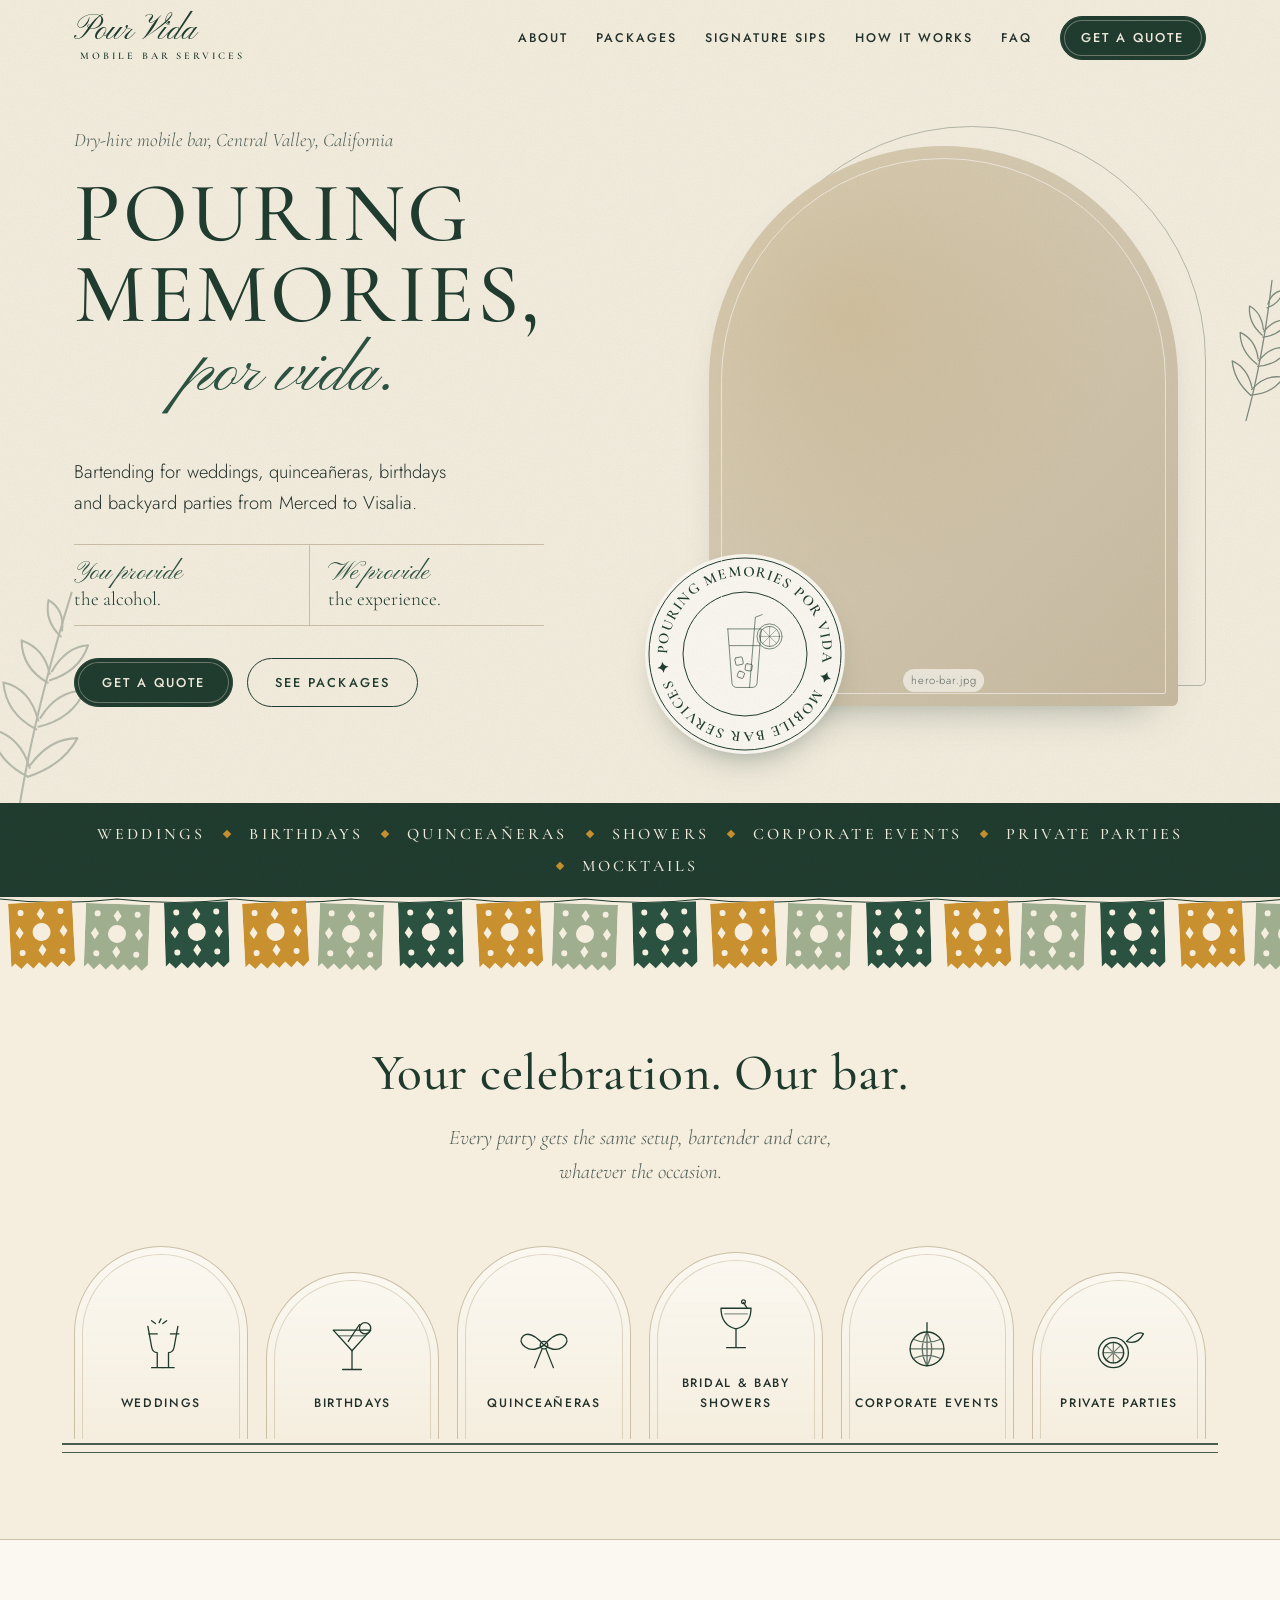
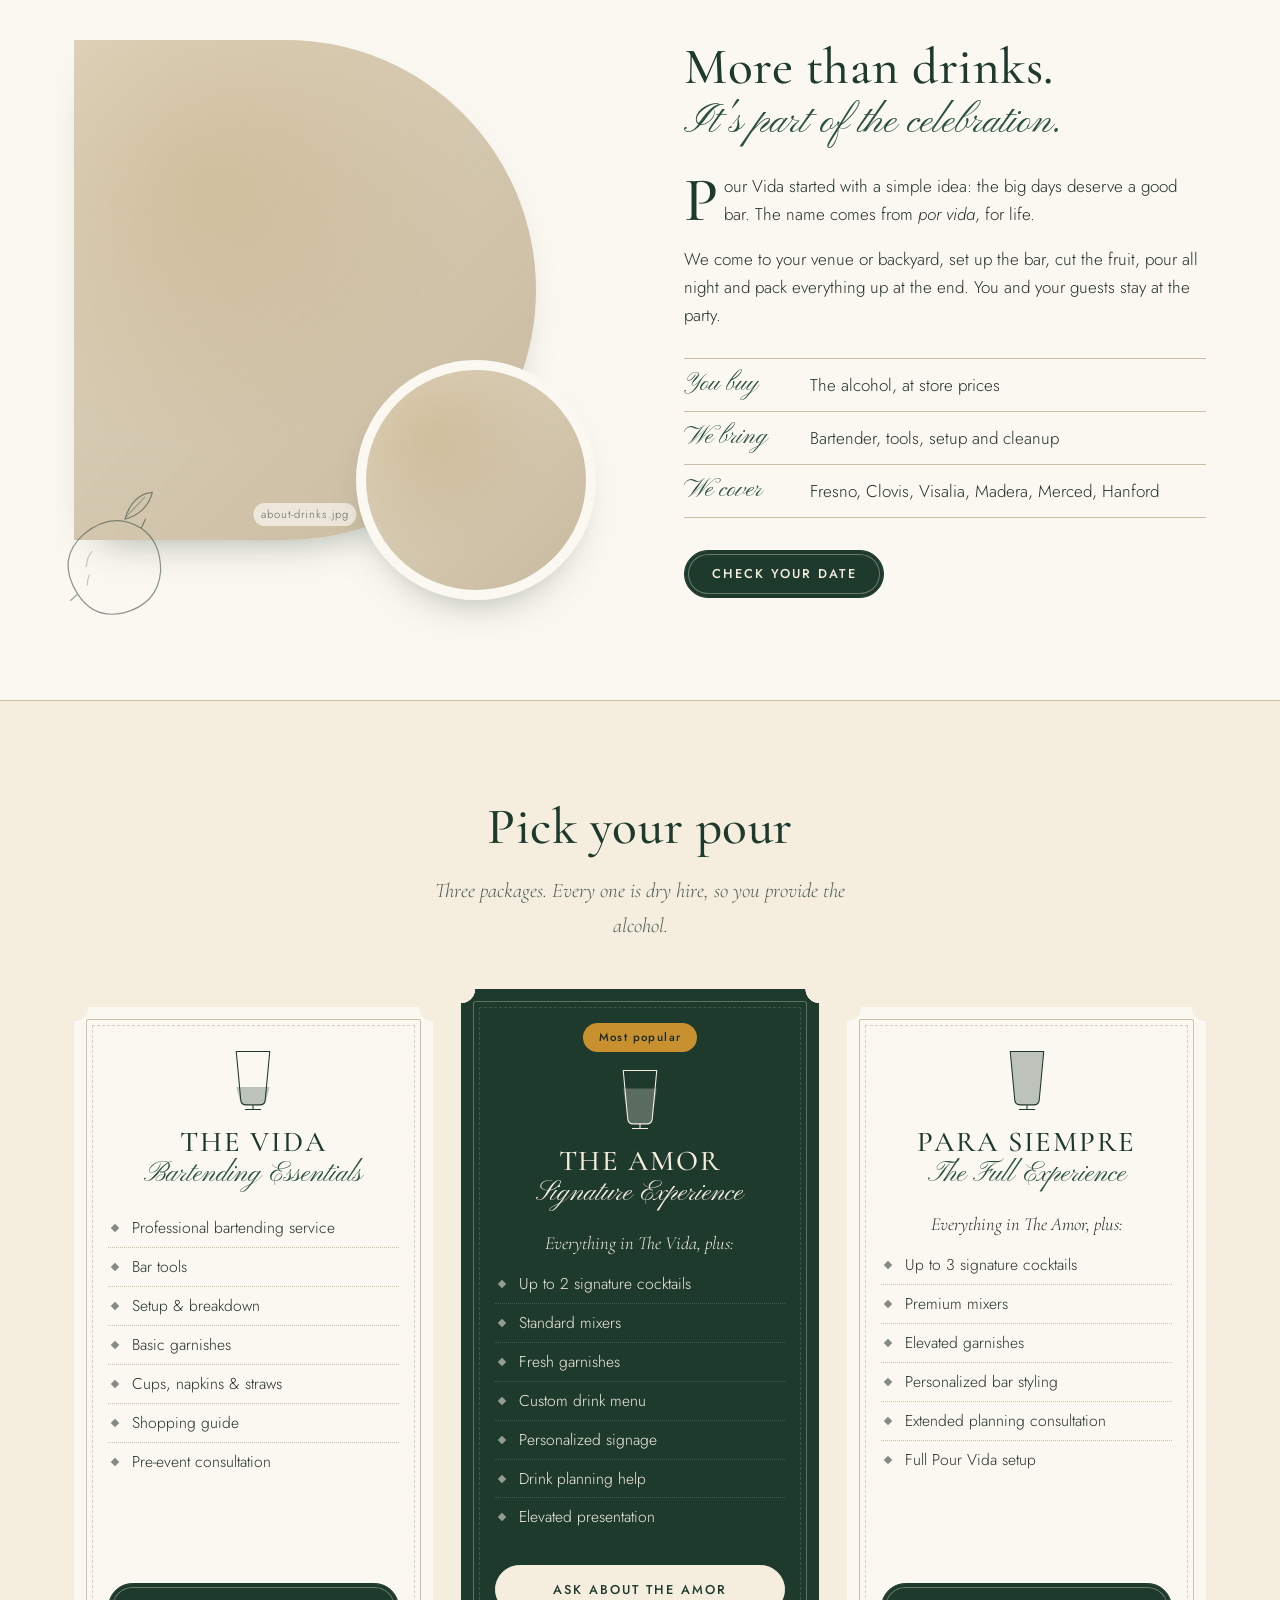
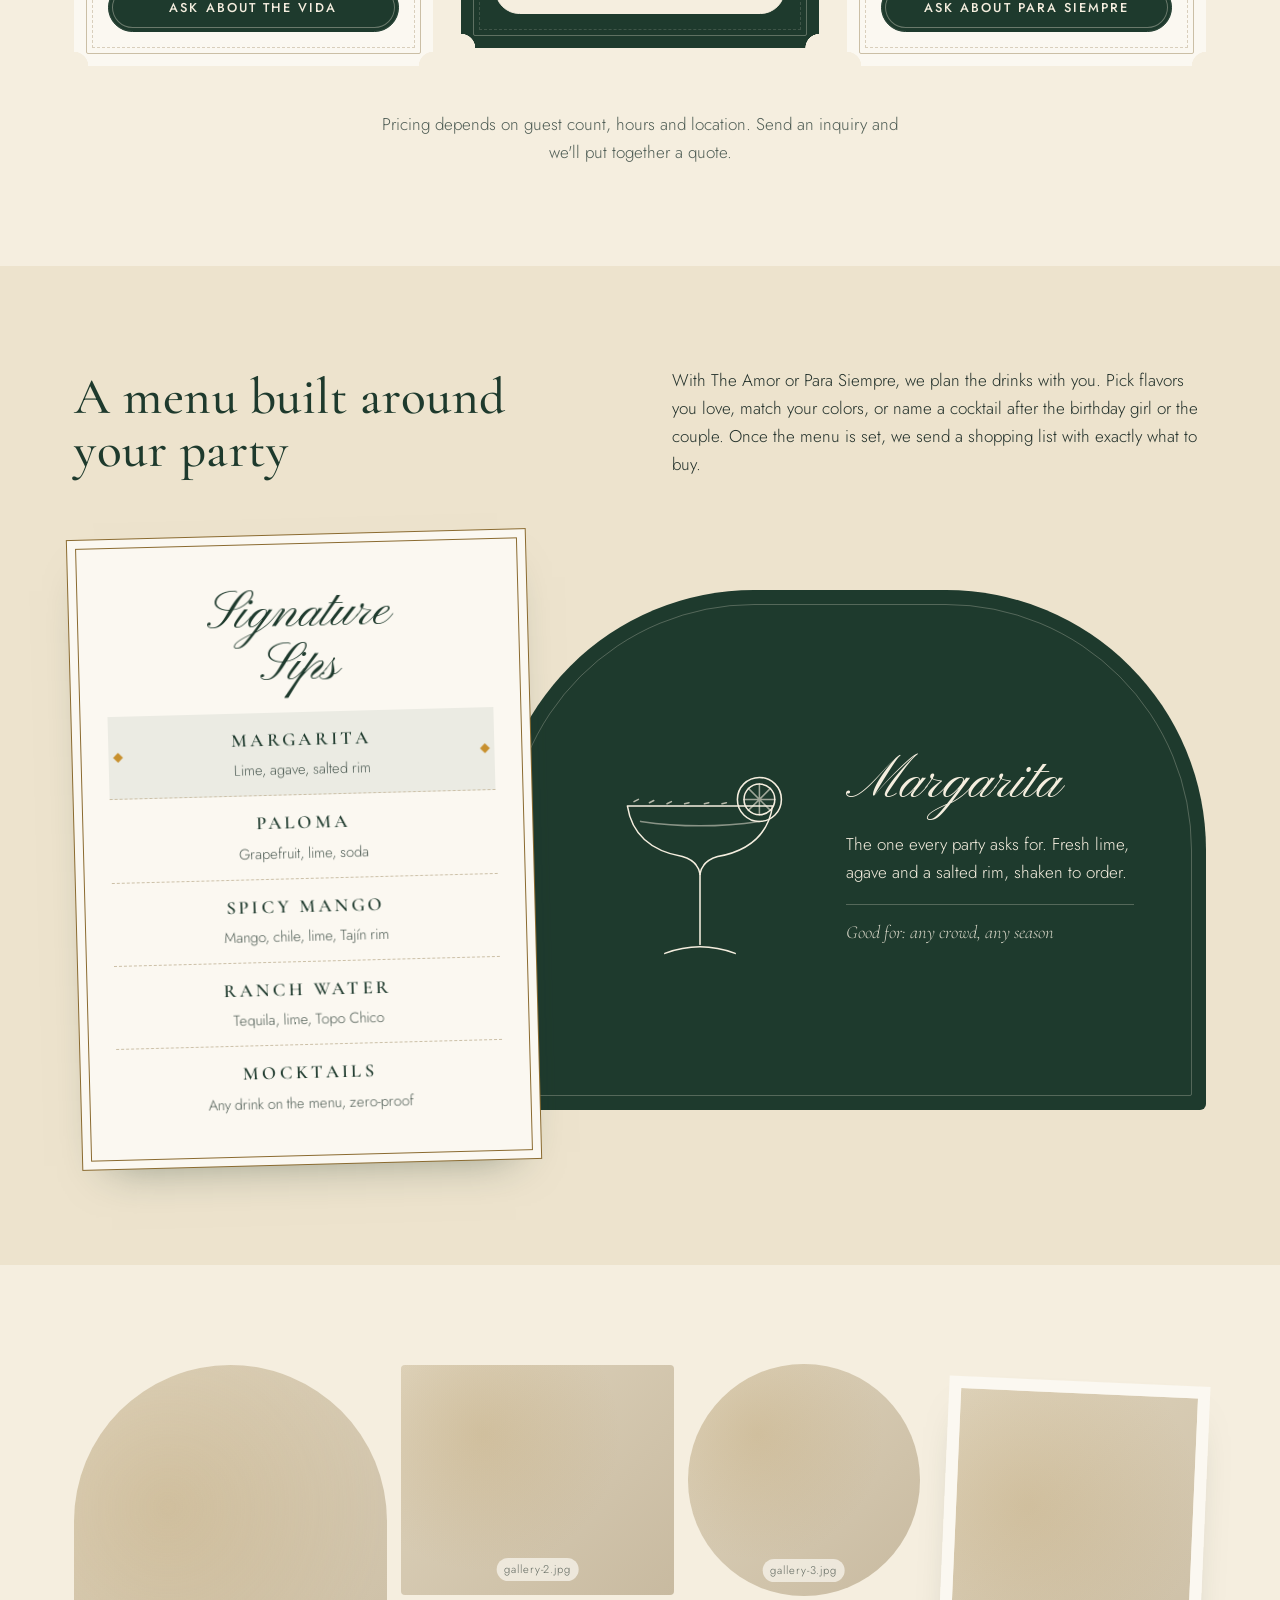
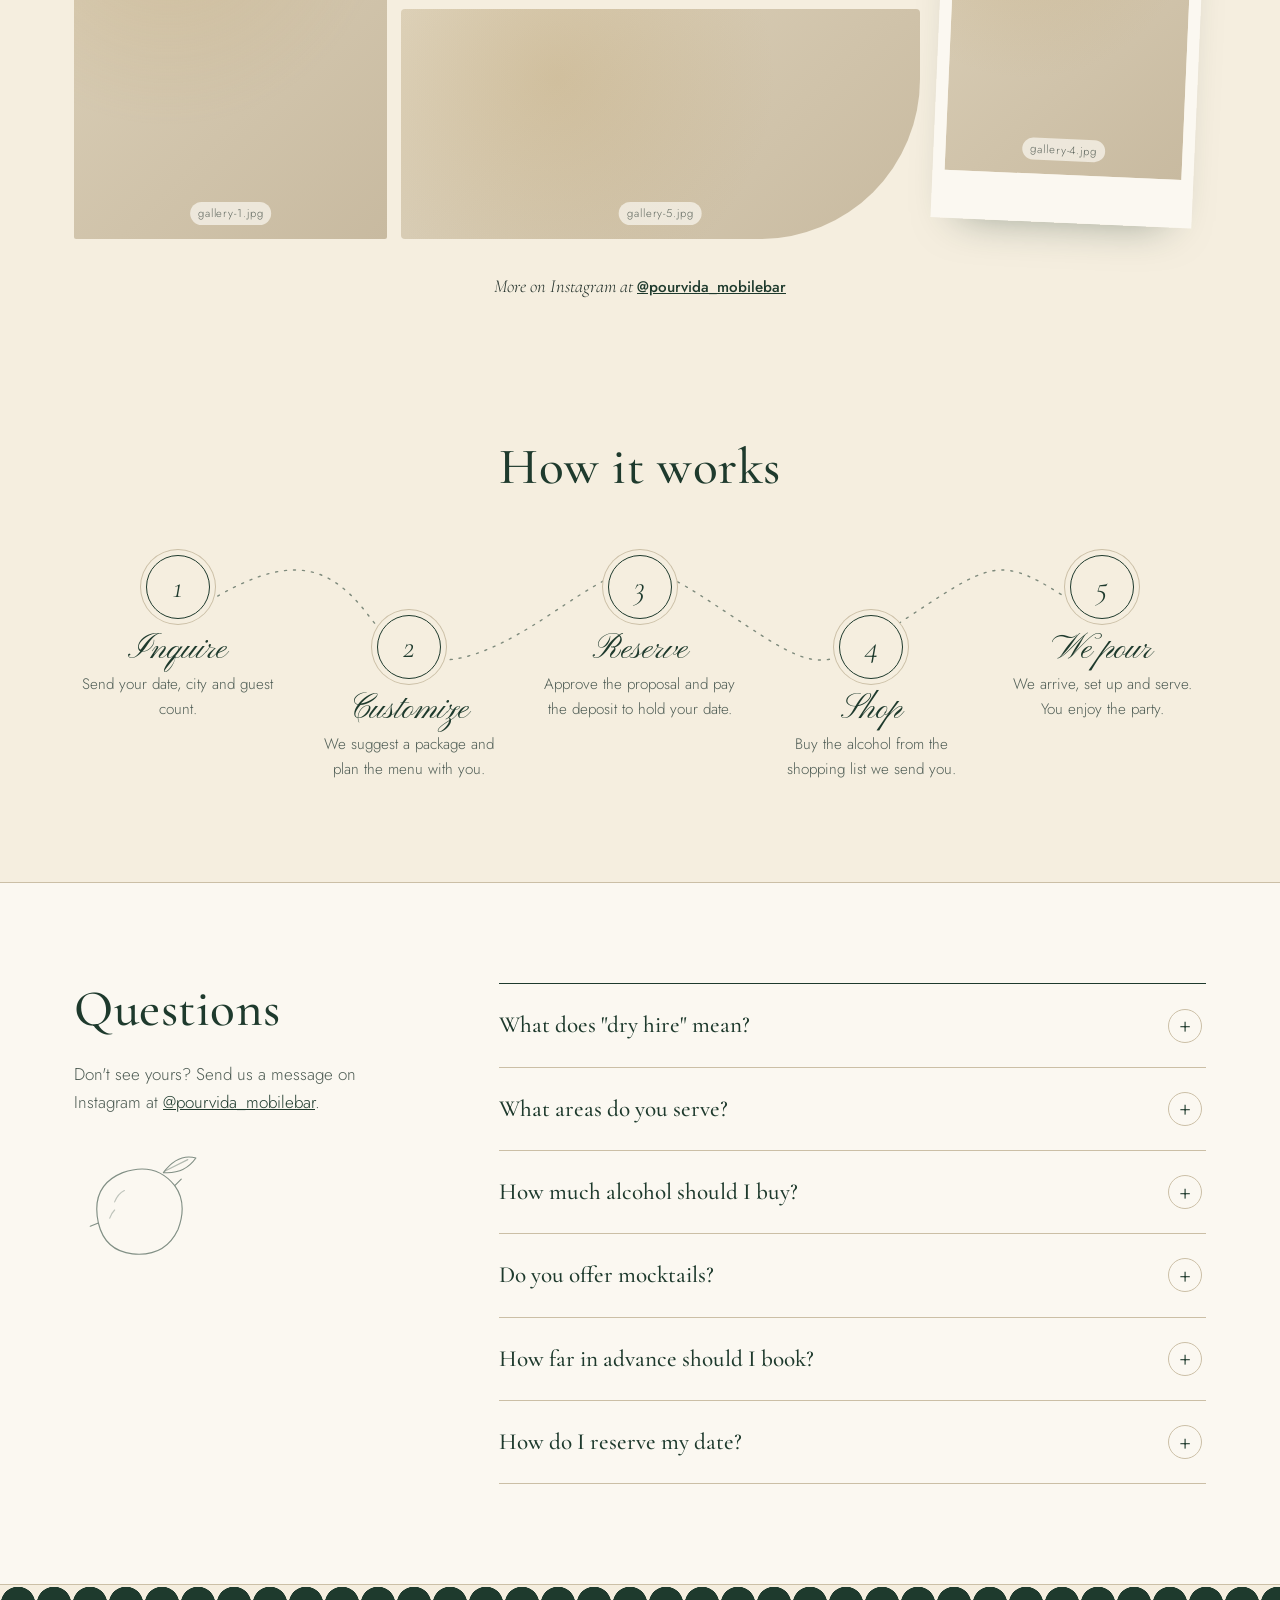
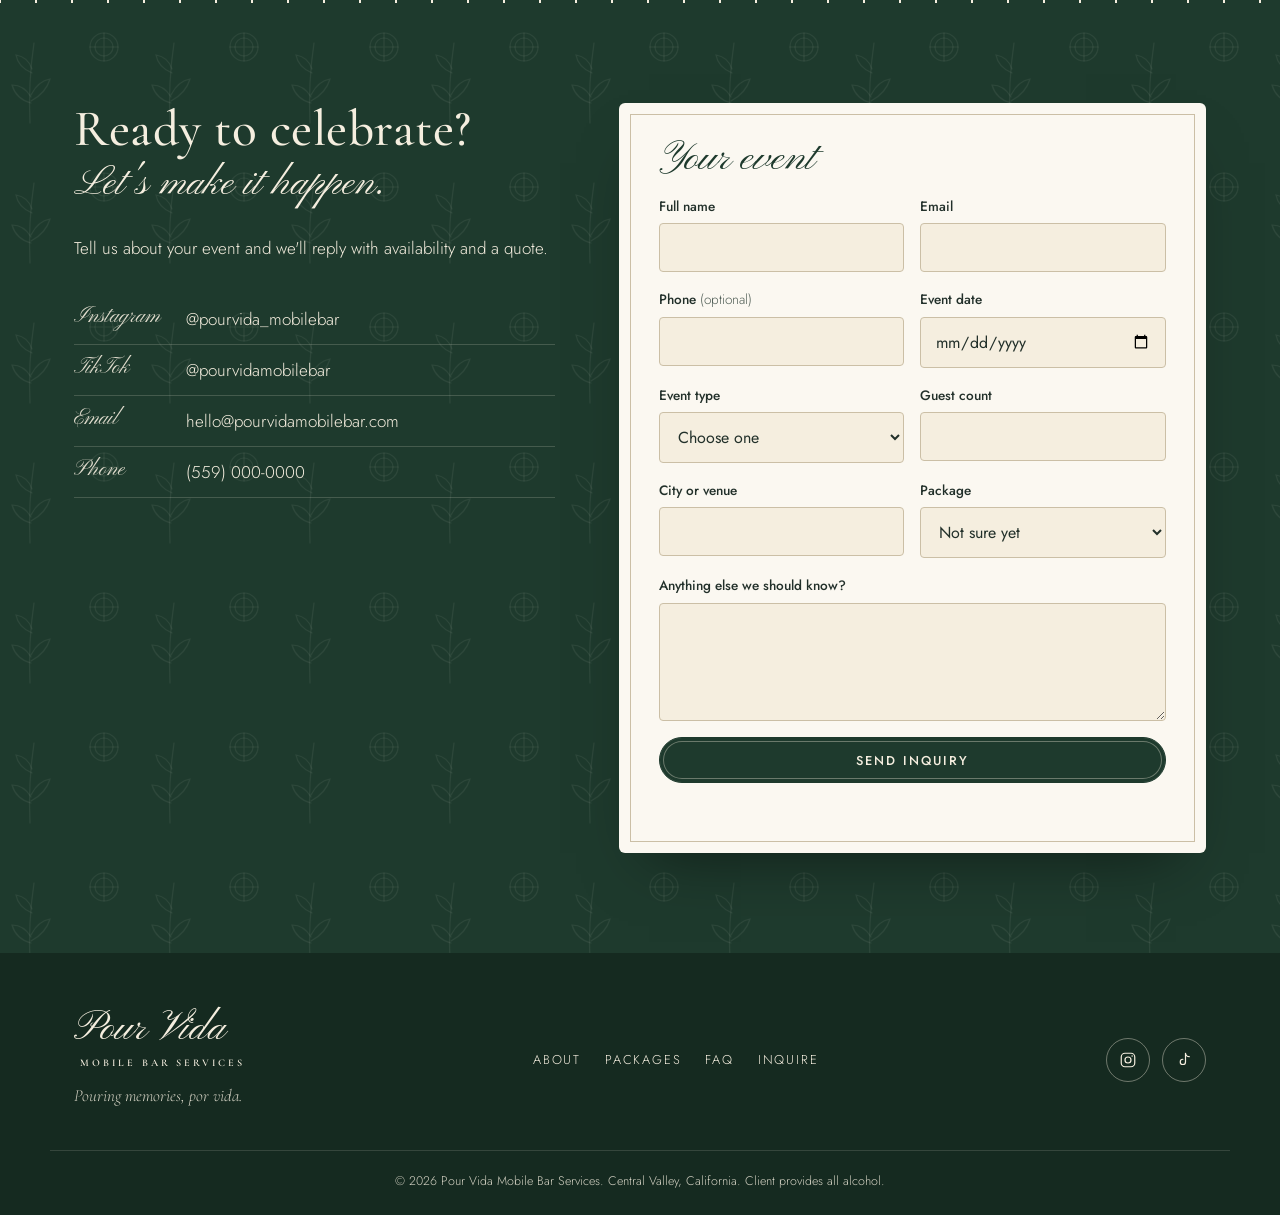
==== commit e0ba090d: "Layer the design: arch hero with stamp seal, papel picado, interactive drink menu Hero: photo in a n" ====
--- a/index.html
+++ b/index.html
@@ -90,62 +90,79 @@
   </header>
 
   <main id="main">
-    <!-- HERO: the one bold moment. The line drawing pours itself in on load. -->
+    <!-- HERO: the one orchestrated moment. The glass inside the seal draws itself in on load. -->
     <section class="hero" id="top">
+      <svg class="hero-vine" viewBox="0 0 80 160" aria-hidden="true"><use href="#sprig"/></svg>
       <div class="container hero-grid">
         <div class="hero-copy">
           <p class="hero-kicker">Dry-hire mobile bar, Central Valley, California</p>
           <h1>Pouring memories, <span class="script">por vida.</span></h1>
           <p class="lede">Bartending for weddings, quinceañeras, birthdays and backyard parties from Merced to Visalia.</p>
-          <p class="tagline">You provide the alcohol.<br />We provide the experience.</p>
+          <div class="hero-split">
+            <p><span>You provide</span> the alcohol.</p>
+            <p><span>We provide</span> the experience.</p>
+          </div>
           <div class="btn-row">
             <a href="#inquire" class="btn btn-dark">Get a Quote</a>
             <a href="#packages" class="btn btn-outline">See Packages</a>
           </div>
         </div>
 
-        <div class="hero-emblem" aria-hidden="true">
-          <svg viewBox="0 0 220 200" class="line-art emblem-art draw">
-            <path pathLength="1" d="M60 40 L70 170 Q72 180 82 180 L118 180 Q128 180 130 170 L140 40 Z" />
-            <path pathLength="1" d="M64 80 L136 80" />
-            <path pathLength="1" d="M66 100 Q100 94 134 100" opacity=".5"/>
-            <rect pathLength="1" x="78" y="108" width="18" height="18" rx="3" transform="rotate(-12 87 117)"/>
-            <rect pathLength="1" x="102" y="124" width="16" height="16" rx="3" transform="rotate(10 110 132)"/>
-            <rect pathLength="1" x="84" y="142" width="15" height="15" rx="3" transform="rotate(20 91 149)"/>
-            <path pathLength="1" d="M112 180 L126 12 L142 6" />
-            <circle pathLength="1" cx="74" cy="36" r="10" />
-            <path pathLength="1" d="M74 26 Q78 10 92 4" />
-            <circle pathLength="1" cx="160" cy="58" r="30" />
-            <circle pathLength="1" cx="160" cy="58" r="24" />
-            <path pathLength="1" d="M160 34 L160 82 M136 58 L184 58 M143 41 L177 75 M177 41 L143 75" opacity=".6"/>
-            <path pathLength="1" d="M150 110 A30 30 0 0 0 206 110 Z" />
-            <path pathLength="1" d="M156 110 A22 22 0 0 0 200 110" />
-            <path pathLength="1" d="M178 110 L178 132 M178 110 L162 126 M178 110 L194 126" opacity=".6"/>
-          </svg>
-          <p class="emblem-script">Pour Vida</p>
-          <p class="emblem-sub">Mobile Bar<br />Services</p>
-        </div>
-
-        <figure class="hero-photo photo">
-          <img src="images/hero-bar.jpg" alt="The Pour Vida bar set up for an evening event, with a signature drinks sign and fresh citrus" width="800" height="1000" fetchpriority="high" onerror="this.remove()" />
-          <span class="ph-label" aria-hidden="true">hero-bar.jpg</span>
-        </figure>
-      </div>
-    </section>
-
-    <!-- Event band, static like the inspiration board -->
+        <div class="hero-stack">
+          <div class="arch-ghost" aria-hidden="true"></div>
+          <figure class="hero-photo photo">
+            <img src="images/hero-bar.jpg" alt="The Pour Vida bar set up for an evening event, with a signature drinks sign and fresh citrus" width="800" height="1000" fetchpriority="high" onerror="this.remove()" />
+            <span class="ph-label" aria-hidden="true">hero-bar.jpg</span>
+          </figure>
+          <svg class="arch-sprig arch-sprig-l" viewBox="0 0 80 160" aria-hidden="true"><use href="#sprig"/></svg>
+          <svg class="arch-sprig arch-sprig-r" viewBox="0 0 80 160" aria-hidden="true"><use href="#sprig"/></svg>
+
+          <div class="seal" aria-hidden="true">
+            <svg viewBox="0 0 200 200" class="seal-ring">
+              <defs><path id="seal-path" d="M100 100 m-78 0 a78 78 0 1 1 156 0 a78 78 0 1 1 -156 0"/></defs>
+              <circle cx="100" cy="100" r="96" class="seal-edge"/>
+              <circle cx="100" cy="100" r="62" class="seal-edge"/>
+              <text><textPath href="#seal-path" textLength="486">Pouring memories por vida ✦ Mobile bar services ✦</textPath></text>
+            </svg>
+            <svg viewBox="0 0 220 200" class="line-art seal-glass draw">
+              <path pathLength="1" d="M60 40 L70 170 Q72 180 82 180 L118 180 Q128 180 130 170 L140 40 Z" />
+              <path pathLength="1" d="M64 80 L136 80" />
+              <rect pathLength="1" x="78" y="108" width="18" height="18" rx="3" transform="rotate(-12 87 117)"/>
+              <rect pathLength="1" x="102" y="124" width="16" height="16" rx="3" transform="rotate(10 110 132)"/>
+              <rect pathLength="1" x="84" y="142" width="15" height="15" rx="3" transform="rotate(20 91 149)"/>
+              <path pathLength="1" d="M112 180 L126 12 L142 6" />
+              <circle pathLength="1" cx="160" cy="58" r="30" />
+              <circle pathLength="1" cx="160" cy="58" r="24" />
+              <path pathLength="1" d="M160 34 L160 82 M136 58 L184 58 M143 41 L177 75 M177 41 L143 75" opacity=".6"/>
+            </svg>
+          </div>
+        </div>
+      </div>
+    </section>
+
+    <!-- Event band with papel picado strung beneath it -->
     <div class="band">
       <ul class="container band-list" aria-label="Events we serve">
         <li>Weddings</li><li>Birthdays</li><li>Quinceañeras</li><li>Showers</li><li>Corporate Events</li><li>Private Parties</li><li>Mocktails</li>
       </ul>
+      <svg class="picado" width="100%" height="84" aria-hidden="true" focusable="false">
+        <defs>
+          <pattern id="picado-pattern" width="234" height="84" patternUnits="userSpaceOnUse">
+            <path d="M0 2 Q58 9 117 2 Q175 9 234 2" class="picado-string"/>
+            <use href="#flag" x="8" y="5" class="flag-a" transform="rotate(-3 40 5)"/>
+            <use href="#flag" x="86" y="7" class="flag-b" transform="rotate(2 118 7)"/>
+            <use href="#flag" x="164" y="5" class="flag-c" transform="rotate(-1.5 196 5)"/>
+          </pattern>
+        </defs>
+        <rect width="100%" height="84" fill="url(#picado-pattern)"/>
+      </svg>
     </div>
 
     <section class="section services" aria-labelledby="services-title">
-      <svg class="sprig sprig-left" viewBox="0 0 80 160" aria-hidden="true"><use href="#sprig"/></svg>
-      <svg class="sprig sprig-right" viewBox="0 0 80 160" aria-hidden="true"><use href="#sprig"/></svg>
       <div class="container">
         <h2 id="services-title" class="center">Your celebration. Our bar.</h2>
-        <ul class="service-grid">
+        <p class="section-sub center">Every party gets the same setup, bartender and care, whatever the occasion.</p>
+        <ul class="service-shelf">
           <li>
             <svg viewBox="0 0 64 64" class="line-art icon" aria-hidden="true"><path d="M18 10 L22 32 Q23 38 28 38 L28 54 M22 54 L34 54"/><path d="M46 10 L42 32 Q41 38 36 38 L36 54 M30 54 L42 54" transform="translate(4 0)"/><path d="M19 18 L28 18" /><path d="M44 18 L53 18" transform="translate(-2 0)"/><path d="M30 6 L32 2 M34 7 L38 4 M26 7 L22 4"/></svg>
             <span>Weddings</span>
@@ -176,18 +193,27 @@
 
     <section class="section about" id="about" aria-labelledby="about-title">
       <div class="container about-grid">
-        <figure class="about-photo photo">
-          <img src="images/about-drinks.jpg" alt="Three Pour Vida cocktails with citrus garnishes on a table" width="800" height="900" loading="lazy" onerror="this.remove()" />
-          <span class="ph-label" aria-hidden="true">about-drinks.jpg</span>
-        </figure>
+        <div class="about-media">
+          <figure class="about-photo photo">
+            <img src="images/about-drinks.jpg" alt="Three Pour Vida cocktails with citrus garnishes on a table" width="800" height="900" loading="lazy" onerror="this.remove()" />
+            <span class="ph-label" aria-hidden="true">about-drinks.jpg</span>
+          </figure>
+          <figure class="about-inset photo">
+            <img src="images/gallery-2.jpg" alt="" loading="lazy" onerror="this.remove()" />
+          </figure>
+          <svg class="citrus-deco" viewBox="0 0 160 160" aria-hidden="true"><use href="#lemon"/></svg>
+        </div>
         <div class="about-copy">
           <h2 id="about-title">More than drinks. <span class="script">It's part of the celebration.</span></h2>
-          <p>Pour Vida started with a simple idea: the big days deserve a good bar. The name comes from <em>por vida</em>, for life.</p>
+          <p class="dropcap">Pour Vida started with a simple idea: the big days deserve a good bar. The name comes from <em>por vida</em>, for life.</p>
           <p>We come to your venue or backyard, set up the bar, cut the fruit, pour all night and pack everything up at the end. You and your guests stay at the party.</p>
-          <p class="tagline">You provide the alcohol. We bring the experience.</p>
+          <dl class="about-facts">
+            <div><dt>You buy</dt><dd>The alcohol, at store prices</dd></div>
+            <div><dt>We bring</dt><dd>Bartender, tools, setup and cleanup</dd></div>
+            <div><dt>We cover</dt><dd>Fresno, Clovis, Visalia, Madera, Merced, Hanford</dd></div>
+          </dl>
           <a href="#inquire" class="btn btn-dark">Check Your Date</a>
         </div>
-        <svg class="citrus-deco" viewBox="0 0 160 160" aria-hidden="true"><use href="#lemon"/></svg>
       </div>
     </section>
 
@@ -198,9 +224,9 @@
 
         <div class="package-grid">
           <article class="package" aria-labelledby="pkg-vida">
+            <svg viewBox="0 0 60 84" class="fill-glass" style="--fill:.34" aria-hidden="true"><use href="#fill-glass"/></svg>
             <h3 id="pkg-vida">The Vida</h3>
             <p class="script pkg-sub">Bartending Essentials</p>
-            <svg viewBox="0 0 64 80" class="line-art pkg-icon" aria-hidden="true"><path d="M16 14 L20 70 Q21 74 26 74 L38 74 Q43 74 44 70 L48 14 Z"/><path d="M18 34 L46 34"/><rect x="24" y="44" width="9" height="9" rx="2"/><rect x="33" y="54" width="8" height="8" rx="2"/><path d="M38 74 L44 4 L52 2"/><circle cx="16" cy="14" r="8"/><path d="M16 6 L16 22 M8 14 L24 14" opacity=".5"/></svg>
             <ul>
               <li>Professional bartending service</li>
               <li>Bar tools</li>
@@ -215,9 +241,9 @@
 
           <article class="package featured" aria-labelledby="pkg-amor">
             <p class="badge">Most popular</p>
+            <svg viewBox="0 0 60 84" class="fill-glass" style="--fill:.67" aria-hidden="true"><use href="#fill-glass"/></svg>
             <h3 id="pkg-amor">The Amor</h3>
             <p class="script pkg-sub">Signature Experience</p>
-            <svg viewBox="0 0 64 80" class="line-art pkg-icon" aria-hidden="true"><path d="M8 16 L56 16 L32 42 Z"/><path d="M32 42 L32 70 M20 72 L44 72"/><path d="M14 22 L50 22" opacity=".5"/><path d="M42 12 Q52 2 60 8 Q52 18 42 12 Z"/></svg>
             <p class="includes">Everything in The Vida, plus:</p>
             <ul>
               <li>Up to 2 signature cocktails</li>
@@ -232,9 +258,9 @@
           </article>
 
           <article class="package" aria-labelledby="pkg-siempre">
+            <svg viewBox="0 0 60 84" class="fill-glass" style="--fill:1" aria-hidden="true"><use href="#fill-glass"/></svg>
             <h3 id="pkg-siempre">Para Siempre</h3>
             <p class="script pkg-sub">The Full Experience</p>
-            <svg viewBox="0 0 64 80" class="line-art pkg-icon" aria-hidden="true"><path d="M14 10 Q14 36 32 38 Q50 36 50 10 Z"/><path d="M32 38 L32 70 M20 72 L44 72"/><path d="M16 18 L48 18" opacity=".5"/><circle cx="46" cy="10" r="8"/><path d="M46 2 L46 18 M38 10 L54 10" opacity=".5"/><path d="M22 6 L28 14"/></svg>
             <p class="includes">Everything in The Amor, plus:</p>
             <ul>
               <li>Up to 3 signature cocktails</li>
@@ -252,55 +278,78 @@
     </section>
 
     <section class="section sips" id="sips" aria-labelledby="sips-title">
-      <div class="container sips-grid">
-        <div class="sips-card">
-          <p class="script sips-title" aria-hidden="true">Signature<br />Sips</p>
-          <ul class="sips-list" aria-label="Signature drinks">
-            <li><strong>Margarita</strong><span>Lime, agave, salted rim</span></li>
-            <li><strong>Paloma</strong><span>Grapefruit, lime, soda</span></li>
-            <li><strong>Spicy Mango</strong><span>Mango, chile, lime, Tajín rim</span></li>
-            <li><strong>Ranch Water</strong><span>Tequila, lime, Topo Chico</span></li>
-            <li><strong>Mocktails</strong><span>Any drink on the menu, zero-proof</span></li>
-          </ul>
-        </div>
-        <div class="sips-copy">
+      <div class="container">
+        <div class="sips-head">
           <h2 id="sips-title">A menu built around your party</h2>
-          <p>With The Amor or Para Siempre, we plan the drinks with you. Pick flavors you love, match your colors, or name a cocktail after the birthday girl or the couple.</p>
-          <p>Once the menu is set, we send a shopping list with exactly what to buy.</p>
-          <a href="#inquire" class="btn btn-outline">Start Your Menu</a>
+          <p>With The Amor or Para Siempre, we plan the drinks with you. Pick flavors you love, match your colors, or name a cocktail after the birthday girl or the couple. Once the menu is set, we send a shopping list with exactly what to buy.</p>
+        </div>
+
+        <div class="sips-grid">
+          <div class="sips-card">
+            <p class="script sips-title" aria-hidden="true">Signature<br />Sips</p>
+            <div class="sips-list" role="tablist" aria-label="Signature drinks" aria-orientation="vertical">
+              <button role="tab" id="tab-margarita" aria-controls="sip-stage" aria-selected="true" data-drink="margarita"><strong>Margarita</strong><span>Lime, agave, salted rim</span></button>
+              <button role="tab" id="tab-paloma" aria-controls="sip-stage" aria-selected="false" tabindex="-1" data-drink="paloma"><strong>Paloma</strong><span>Grapefruit, lime, soda</span></button>
+              <button role="tab" id="tab-mango" aria-controls="sip-stage" aria-selected="false" tabindex="-1" data-drink="mango"><strong>Spicy Mango</strong><span>Mango, chile, lime, Tajín rim</span></button>
+              <button role="tab" id="tab-ranch" aria-controls="sip-stage" aria-selected="false" tabindex="-1" data-drink="ranch"><strong>Ranch Water</strong><span>Tequila, lime, Topo Chico</span></button>
+              <button role="tab" id="tab-mocktail" aria-controls="sip-stage" aria-selected="false" tabindex="-1" data-drink="mocktail"><strong>Mocktails</strong><span>Any drink on the menu, zero-proof</span></button>
+            </div>
+          </div>
+
+          <div class="sip-stage" id="sip-stage" role="tabpanel" aria-labelledby="tab-margarita" tabindex="0">
+            <div class="sip-art" data-slot="art">
+              <svg viewBox="0 0 200 220" class="line-art draw"><use href="#d-margarita"/></svg>
+            </div>
+            <div class="sip-info">
+              <p class="script sip-name" data-slot="name">Margarita</p>
+              <p data-slot="desc">The one every party asks for. Fresh lime, agave and a salted rim, shaken to order.</p>
+              <p class="sip-good" data-slot="good">Good for: any crowd, any season</p>
+            </div>
+          </div>
         </div>
       </div>
     </section>
 
     <section class="gallery" aria-label="Photos from Pour Vida events">
-      <div class="gallery-grid">
-        <figure class="photo"><img src="images/gallery-1.jpg" alt="Signature drinks sign at a Pour Vida bar" loading="lazy" onerror="this.remove()" /><span class="ph-label" aria-hidden="true">gallery-1.jpg</span></figure>
-        <figure class="photo"><img src="images/gallery-2.jpg" alt="Cocktail garnished with a dried orange wheel" loading="lazy" onerror="this.remove()" /><span class="ph-label" aria-hidden="true">gallery-2.jpg</span></figure>
-        <figure class="photo"><img src="images/gallery-3.jpg" alt="Pour Vida bar decorated with flowers" loading="lazy" onerror="this.remove()" /><span class="ph-label" aria-hidden="true">gallery-3.jpg</span></figure>
-        <figure class="photo"><img src="images/gallery-4.jpg" alt="Pink cocktails ready to serve" loading="lazy" onerror="this.remove()" /><span class="ph-label" aria-hidden="true">gallery-4.jpg</span></figure>
-        <figure class="photo"><img src="images/gallery-5.jpg" alt="Guests toasting with Pour Vida drinks" loading="lazy" onerror="this.remove()" /><span class="ph-label" aria-hidden="true">gallery-5.jpg</span></figure>
-      </div>
-      <p class="gallery-follow">More on Instagram at
-        <a href="https://www.instagram.com/pourvida_mobilebar" target="_blank" rel="noopener">@pourvida_mobilebar</a>
-      </p>
+      <div class="container">
+        <div class="gallery-collage">
+          <figure class="photo g-arch"><img src="images/gallery-1.jpg" alt="Signature drinks sign at a Pour Vida bar" loading="lazy" onerror="this.remove()" /><span class="ph-label" aria-hidden="true">gallery-1.jpg</span></figure>
+          <figure class="photo g-wide"><img src="images/gallery-2.jpg" alt="Cocktail garnished with a dried orange wheel" loading="lazy" onerror="this.remove()" /><span class="ph-label" aria-hidden="true">gallery-2.jpg</span></figure>
+          <figure class="photo g-round"><img src="images/gallery-3.jpg" alt="Pour Vida bar decorated with flowers" loading="lazy" onerror="this.remove()" /><span class="ph-label" aria-hidden="true">gallery-3.jpg</span></figure>
+          <figure class="photo g-print"><img src="images/gallery-4.jpg" alt="Pink cocktails ready to serve" loading="lazy" onerror="this.remove()" /><span class="ph-label" aria-hidden="true">gallery-4.jpg</span></figure>
+          <figure class="photo g-low"><img src="images/gallery-5.jpg" alt="Guests toasting with Pour Vida drinks" loading="lazy" onerror="this.remove()" /><span class="ph-label" aria-hidden="true">gallery-5.jpg</span></figure>
+        </div>
+        <p class="gallery-follow">More on Instagram at
+          <a href="https://www.instagram.com/pourvida_mobilebar" target="_blank" rel="noopener">@pourvida_mobilebar</a>
+        </p>
+      </div>
     </section>
 
     <section class="section how" id="how" aria-labelledby="how-title">
       <div class="container">
         <h2 id="how-title" class="center">How it works</h2>
-        <ol class="steps">
-          <li><span class="step-num" aria-hidden="true">01</span><div><h3>Inquire</h3><p>Send your date, city and guest count.</p></div></li>
-          <li><span class="step-num" aria-hidden="true">02</span><div><h3>Customize</h3><p>We suggest a package and plan the menu with you.</p></div></li>
-          <li><span class="step-num" aria-hidden="true">03</span><div><h3>Reserve</h3><p>Approve the proposal and pay the deposit to hold your date.</p></div></li>
-          <li><span class="step-num" aria-hidden="true">04</span><div><h3>Shop</h3><p>Buy the alcohol from the shopping list we send you.</p></div></li>
-          <li><span class="step-num" aria-hidden="true">05</span><div><h3>We pour</h3><p>We arrive, set up and serve. You enjoy the party.</p></div></li>
-        </ol>
+        <div class="steps-wrap">
+          <svg class="pour-line" viewBox="0 0 1000 120" preserveAspectRatio="none" aria-hidden="true">
+            <path d="M0 60 C100 0 150 0 200 60 S300 120 400 60 S500 0 600 60 S700 120 800 60 S900 0 1000 60"/>
+          </svg>
+          <ol class="steps">
+            <li><span class="step-num" aria-hidden="true">1</span><h3>Inquire</h3><p>Send your date, city and guest count.</p></li>
+            <li><span class="step-num" aria-hidden="true">2</span><h3>Customize</h3><p>We suggest a package and plan the menu with you.</p></li>
+            <li><span class="step-num" aria-hidden="true">3</span><h3>Reserve</h3><p>Approve the proposal and pay the deposit to hold your date.</p></li>
+            <li><span class="step-num" aria-hidden="true">4</span><h3>Shop</h3><p>Buy the alcohol from the shopping list we send you.</p></li>
+            <li><span class="step-num" aria-hidden="true">5</span><h3>We pour</h3><p>We arrive, set up and serve. You enjoy the party.</p></li>
+          </ol>
+        </div>
       </div>
     </section>
 
     <section class="section faq" id="faq" aria-labelledby="faq-title">
-      <div class="container narrow">
-        <h2 id="faq-title" class="center">Questions</h2>
+      <div class="container faq-grid">
+        <div class="faq-side">
+          <h2 id="faq-title">Questions</h2>
+          <p>Don't see yours? Send us a message on Instagram at <a href="https://www.instagram.com/pourvida_mobilebar" target="_blank" rel="noopener">@pourvida_mobilebar</a>.</p>
+          <svg class="faq-lemon" viewBox="0 0 160 160" aria-hidden="true"><use href="#lemon"/></svg>
+        </div>
         <div class="faq-list">
           <details>
             <summary>What does "dry hire" mean?</summary>
@@ -345,6 +394,7 @@
 
         <!-- Replace YOUR_FORM_ID with a Formspree form ID (formspree.io) so submissions email the client. -->
         <form class="inquire-form" id="inquire-form" action="https://formspree.io/f/YOUR_FORM_ID" method="POST" novalidate>
+          <p class="script form-title" aria-hidden="true">Your event</p>
           <div class="field-row">
             <label>Full name<input type="text" name="name" required autocomplete="name" /></label>
             <label>Email<input type="email" name="email" required autocomplete="email" /></label>
@@ -410,6 +460,15 @@
     <p class="copyright container">© <span id="year">2026</span> Pour Vida Mobile Bar Services. Central Valley, California. Client provides all alcohol.</p>
   </footer>
 
+  <!-- Drink details for the Signature Sips stage -->
+  <template id="drink-data">
+    <div data-drink="margarita" data-name="Margarita" data-desc="The one every party asks for. Fresh lime, agave and a salted rim, shaken to order." data-good="Good for: any crowd, any season"></div>
+    <div data-drink="paloma" data-name="Paloma" data-desc="Grapefruit and lime topped with soda. Lighter than a margarita and easy to sip all night." data-good="Good for: daytime parties and hot afternoons"></div>
+    <div data-drink="mango" data-name="Spicy Mango" data-desc="Ripe mango with a little chile heat and a Tajín rim. Sweet first, then a kick." data-good="Good for: birthdays and quinceañera after-parties"></div>
+    <div data-drink="ranch" data-name="Ranch Water" data-desc="Tequila, fresh lime and Topo Chico over ice. Tall, dry and very bubbly." data-good="Good for: backyard parties and summer weddings"></div>
+    <div data-drink="mocktail" data-name="Mocktails" data-desc="Any drink on the menu, made zero-proof with the same fresh fruit and garnish. Nobody gets left out of the toast." data-good="Good for: kids, designated drivers, the whole menu if you like"></div>
+  </template>
+
   <svg width="0" height="0" style="position:absolute" aria-hidden="true" focusable="false">
     <symbol id="sprig" viewBox="0 0 80 160">
       <g class="line-art">
@@ -432,6 +491,76 @@
         <path d="M50 70 Q54 60 62 56 M44 90 Q46 84 50 80" opacity=".5"/>
       </g>
     </symbol>
+
+    <!-- Papel picado flag: zigzag hem, cut-out flower, diamonds and dots (evenodd makes the holes) -->
+    <symbol id="flag" viewBox="0 0 64 72" width="64" height="72">
+      <path fill-rule="evenodd" d="M0 0 H64 V60 L58 66 L52 60 L46 66 L40 60 L34 66 L28 60 L22 66 L16 60 L10 66 L4 60 L0 64 Z
+        M41 30 A9 9 0 1 0 23 30 A9 9 0 1 0 41 30 Z
+        M32 6 L36 12 L32 18 L28 12 Z
+        M32 42 L36 48 L32 54 L28 48 Z
+        M10 24 L14 30 L10 36 L6 30 Z
+        M54 24 L58 30 L54 36 L50 30 Z
+        M15 10 A3 3 0 1 0 9 10 A3 3 0 1 0 15 10 Z
+        M55 10 A3 3 0 1 0 49 10 A3 3 0 1 0 55 10 Z
+        M15 50 A3 3 0 1 0 9 50 A3 3 0 1 0 15 50 Z
+        M55 50 A3 3 0 1 0 49 50 A3 3 0 1 0 55 50 Z"/>
+    </symbol>
+
+    <!-- Package fill meter: glass outline with liquid clipped to the bowl, height set by --fill -->
+    <symbol id="fill-glass" viewBox="0 0 60 84">
+      <clipPath id="fill-bowl"><path d="M8 6 L52 6 L46 70 Q45 76 39 76 L21 76 Q15 76 14 70 Z"/></clipPath>
+      <rect x="0" y="6" width="60" height="70" clip-path="url(#fill-bowl)" fill="currentColor" opacity=".28" style="transform: scaleY(var(--fill, 1)); transform-origin: 30px 76px"/>
+      <path d="M8 6 L52 6 L46 70 Q45 76 39 76 L21 76 Q15 76 14 70 Z M20 82 L40 82" fill="none" stroke="currentColor" stroke-width="1.4" stroke-linecap="round" stroke-linejoin="round"/>
+      <path d="M30 76 L30 82" stroke="currentColor" stroke-width="1.4"/>
+    </symbol>
+
+    <!-- Signature drinks -->
+    <symbol id="d-margarita" viewBox="0 0 200 220">
+      <path pathLength="1" d="M34 60 Q40 98 84 106 Q98 110 100 122 Q102 110 116 106 Q160 98 166 60 Z"/>
+      <path pathLength="1" d="M46 74 Q100 82 154 74" opacity=".5"/>
+      <path pathLength="1" d="M100 122 L100 186"/>
+      <path pathLength="1" d="M68 194 Q100 182 132 194"/>
+      <circle pathLength="1" cx="154" cy="54" r="20"/>
+      <circle pathLength="1" cx="154" cy="54" r="14"/>
+      <path pathLength="1" d="M154 40 L154 68 M140 54 L168 54 M144 44 L164 64 M164 44 L144 64" opacity=".6"/>
+      <path pathLength="1" d="M40 56 L44 54 M54 57 L58 55 M70 58 L74 56 M86 58 L90 57 M104 58 L108 57 M120 58 L124 57" opacity=".7"/>
+    </symbol>
+    <symbol id="d-paloma" viewBox="0 0 200 220">
+      <path pathLength="1" d="M62 44 L70 196 Q71 204 80 204 L120 204 Q129 204 130 196 L138 44"/>
+      <path pathLength="1" d="M65 82 L135 82" opacity=".5"/>
+      <path pathLength="1" d="M112 46 A28 28 0 0 1 168 46 Z"/>
+      <path pathLength="1" d="M119 46 A21 21 0 0 1 161 46"/>
+      <path pathLength="1" d="M140 46 L140 25 M140 46 L126 32 M140 46 L154 32" opacity=".6"/>
+      <path pathLength="1" d="M92 200 L78 16 L64 10"/>
+      <circle pathLength="1" cx="88" cy="150" r="3"/><circle pathLength="1" cx="108" cy="128" r="2.5"/><circle pathLength="1" cx="100" cy="170" r="2"/><circle pathLength="1" cx="114" cy="104" r="2"/>
+    </symbol>
+    <symbol id="d-mango" viewBox="0 0 200 220">
+      <path pathLength="1" d="M46 92 L56 196 Q57 204 66 204 L134 204 Q143 204 144 196 L154 92 Z"/>
+      <path pathLength="1" d="M47 104 L153 104" opacity=".6"/>
+      <path pathLength="1" d="M48 112 L152 112" opacity=".35"/>
+      <rect pathLength="1" x="70" y="130" width="26" height="26" rx="4" transform="rotate(-10 83 143)"/>
+      <rect pathLength="1" x="102" y="146" width="24" height="24" rx="4" transform="rotate(12 114 158)"/>
+      <path pathLength="1" d="M118 92 Q136 58 168 62 Q180 66 172 72 Q146 72 130 94"/>
+      <path pathLength="1" d="M168 62 Q174 50 184 52"/>
+      <path pathLength="1" d="M58 90 Q62 58 92 54 Q90 80 68 92"/>
+    </symbol>
+    <symbol id="d-ranch" viewBox="0 0 200 220">
+      <path pathLength="1" d="M68 26 L72 198 Q72 206 80 206 L120 206 Q128 206 128 198 L132 26"/>
+      <path pathLength="1" d="M69 56 L131 56" opacity=".5"/>
+      <path pathLength="1" d="M116 30 Q138 4 168 16 Q150 42 116 30 Z"/>
+      <path pathLength="1" d="M122 28 Q142 12 160 19" opacity=".6"/>
+      <circle pathLength="1" cx="86" cy="180" r="3"/><circle pathLength="1" cx="112" cy="164" r="3.5"/><circle pathLength="1" cx="94" cy="140" r="2.5"/><circle pathLength="1" cx="108" cy="112" r="3"/><circle pathLength="1" cx="88" cy="96" r="2"/><circle pathLength="1" cx="104" cy="76" r="2.5"/>
+    </symbol>
+    <symbol id="d-mocktail" viewBox="0 0 200 220">
+      <path pathLength="1" d="M50 50 Q50 128 100 132 Q150 128 150 50 Z"/>
+      <path pathLength="1" d="M56 74 Q100 80 144 74" opacity=".5"/>
+      <path pathLength="1" d="M100 132 L100 188"/>
+      <path pathLength="1" d="M70 196 Q100 184 130 196"/>
+      <path pathLength="1" d="M112 50 Q120 26 136 12"/>
+      <path pathLength="1" d="M120 32 Q104 24 102 10 Q118 14 122 28"/>
+      <path pathLength="1" d="M128 22 Q144 24 152 12 Q138 6 128 18"/>
+      <circle pathLength="1" cx="80" cy="96" r="7"/><circle pathLength="1" cx="96" cy="104" r="6"/><circle pathLength="1" cx="116" cy="98" r="7"/>
+    </symbol>
   </svg>
 
   <script src="js/main.js" defer></script>
--- a/css/styles.css
+++ b/css/styles.css
@@ -2,8 +2,12 @@
    Pour Vida Mobile Bar Services
    Direction comes from the CEO's inspiration board: cream paper,
    bottle green, fine botanical line art, a script wordmark.
-   The one bold moment is the hero line drawing, which draws
-   itself in once on load. Everything else stays quiet.
+
+   Layering pass: paper grain, nested arches, a stamped seal,
+   papel picado under the event band, back-bar niches, a glass
+   fill meter per package, an interactive drink menu, and an
+   awning scallop into the inquiry section.
+   The one orchestrated motion stays the hero glass drawing in.
    ========================================================= */
 
 :root {
@@ -12,7 +16,10 @@
   --paper: #fbf8f1;
   --green: #1e3a2d;
   --green-2: #2b5140;
+  --green-deep: #152a20;
   --lime: #7e8f3a;      /* the limes on the inspo board; used sparingly */
+  --sage: #9fae8f;      /* picado flags and tints only, never text */
+  --marigold: #c8902e;  /* cempasúchil; decorative only, never body text */
   --ink: #22302a;
   --muted: #4f5d55;     /* 6.4:1 on cream */
   --line: #cbbfa6;
@@ -24,6 +31,7 @@
 
   --maxw: 1180px;
   --shadow: 0 22px 44px -28px rgba(30, 58, 45, .5);
+  --grain: url("data:image/svg+xml,%3Csvg xmlns='http://www.w3.org/2000/svg' width='180' height='180'%3E%3Cfilter id='n'%3E%3CfeTurbulence type='fractalNoise' baseFrequency='.85' numOctaves='3' stitchTiles='stitch'/%3E%3CfeColorMatrix values='0 0 0 0 .13 0 0 0 0 .19 0 0 0 0 .16 0 0 0 .07 0'/%3E%3C/filter%3E%3Crect width='100%25' height='100%25' filter='url(%23n)'/%3E%3C/svg%3E");
 }
 
 *, *::before, *::after { box-sizing: border-box; }
@@ -39,26 +47,29 @@
   -webkit-font-smoothing: antialiased;
   overflow-x: hidden;
 }
+/* Paper grain over everything, like the printed menu cards on the board */
+body::after {
+  content: ""; position: fixed; inset: 0; z-index: 200; pointer-events: none;
+  background: var(--grain);
+}
 img { max-width: 100%; display: block; }
 a { color: var(--green); }
 figure { margin: 0; }
 
 .container { width: 100%; max-width: var(--maxw); margin: 0 auto; padding: 0 24px; }
-.narrow { max-width: 780px; }
 .center { text-align: center; }
 
 /* ---------- Accessibility floor ---------- */
 .skip-link {
-  position: absolute; left: 16px; top: -60px; z-index: 100;
+  position: absolute; left: 16px; top: -60px; z-index: 300;
   background: var(--green); color: var(--cream); padding: 10px 18px; border-radius: 4px;
   text-decoration: none; transition: top .2s;
 }
 .skip-link:focus { top: 12px; }
 :focus-visible { outline: 2px solid var(--lime); outline-offset: 3px; border-radius: 2px; }
-.inquire :focus-visible, .site-footer :focus-visible { outline-color: var(--cream); }
-
-/* ---------- Type ----------
-   Scale: 1.0625rem body, ratio ~1.333 */
+.inquire-copy :focus-visible, .site-footer :focus-visible, .package.featured :focus-visible { outline-color: var(--cream); }
+
+/* ---------- Type ---------- */
 h1, h2, h3 {
   font-family: var(--serif);
   font-weight: 500;
@@ -67,10 +78,10 @@
   margin: 0 0 .45em;
 }
 h1 {
-  font-size: clamp(3.1rem, 6.6vw, 5.6rem);
+  font-size: clamp(3.1rem, 6.6vw, 5.8rem);
   text-transform: uppercase;
   letter-spacing: .03em;
-  line-height: .98;
+  line-height: .96;
 }
 h2 { font-size: clamp(2.2rem, 4.2vw, 3.2rem); letter-spacing: .01em; }
 h3 { font-size: 1.75rem; }
@@ -86,20 +97,11 @@
   line-height: 1.3;
   margin-top: .05em;
 }
-h1 .script { font-size: .8em; padding-left: 1.6em; }
+h1 .script { font-size: .82em; padding-left: 1.6em; margin-top: -.08em; }
 
 .hero-kicker { font-family: var(--serif); font-style: italic; font-size: 1.2rem; color: var(--muted); margin: 0 0 1rem; }
 .lede { font-size: 1.15rem; max-width: 34ch; }
 .section-sub { font-family: var(--serif); font-style: italic; font-size: 1.3rem; color: var(--muted); margin: -.2rem auto 0; max-width: 46ch; }
-.tagline {
-  font-family: var(--serif);
-  font-size: 1.05rem;
-  font-weight: 600;
-  letter-spacing: .12em;
-  text-transform: uppercase;
-  color: var(--green);
-  line-height: 1.5;
-}
 
 /* ---------- Buttons ---------- */
 .btn {
@@ -114,16 +116,16 @@
   border-radius: 999px;
   border: 1px solid var(--green);
   cursor: pointer;
-  transition: background-color .2s, color .2s;
-}
-.btn-dark { background: var(--green); color: var(--cream); }
-.btn-dark:hover { background: var(--green-2); }
+  transition: background-color .2s, color .2s, box-shadow .2s;
+}
+.btn-dark { background: var(--green); color: var(--cream); box-shadow: inset 0 0 0 3px var(--green), inset 0 0 0 4px rgba(245,238,223,.35); }
+.btn-dark:hover { background: var(--green-2); box-shadow: inset 0 0 0 3px var(--green-2), inset 0 0 0 4px rgba(245,238,223,.5); }
 .btn-outline { background: transparent; color: var(--green); }
 .btn-outline:hover { background: var(--green); color: var(--cream); }
 .btn-light { background: var(--cream); color: var(--green); border-color: var(--cream); }
 .btn-light:hover { background: #fff; }
 .btn-block { display: block; width: 100%; text-align: center; }
-.btn-row { display: flex; gap: 14px; flex-wrap: wrap; margin-top: 1.8rem; }
+.btn-row { display: flex; gap: 14px; flex-wrap: wrap; margin-top: 2rem; }
 
 /* ---------- Line art ---------- */
 .line-art, .line-art * {
@@ -147,8 +149,8 @@
 }
 .photo img { width: 100%; height: 100%; object-fit: cover; position: absolute; inset: 0; }
 .ph-label {
-  position: absolute; left: 12px; bottom: 10px;
-  font-size: .7rem; letter-spacing: .08em;
+  position: absolute; left: 50%; bottom: 14px; transform: translateX(-50%);
+  font-size: .7rem; letter-spacing: .08em; white-space: nowrap;
   color: rgba(34,48,42,.7);
   background: rgba(251,248,241,.7);
   padding: 2px 8px; border-radius: 999px;
@@ -189,38 +191,73 @@
 .nav-toggle span { display: block; width: 26px; height: 1.5px; background: var(--green); margin: 6px 0; transition: transform .3s, opacity .3s; }
 
 /* ---------- Hero ---------- */
-.hero { padding: 56px 0 64px; }
+.hero { padding: 48px 0 96px; position: relative; overflow: hidden; }
+.hero-vine { position: absolute; left: -18px; bottom: -20px; width: 120px; color: var(--green); opacity: .28; transform: rotate(12deg); }
 .hero-grid {
   display: grid;
-  grid-template-columns: 1.15fr .8fr 1fr;
-  gap: 36px;
+  grid-template-columns: 1.15fr 1fr;
+  gap: 64px;
   align-items: center;
 }
-.hero-emblem { text-align: center; color: var(--green); }
-.emblem-art { width: 100%; max-width: 240px; margin: 0 auto; }
-.emblem-script { font-family: var(--script); font-size: 3.5rem; margin: .2rem 0 0; line-height: 1; }
-.emblem-sub {
-  font-family: var(--serif); font-size: 1.3rem; font-weight: 500;
-  letter-spacing: .22em; text-transform: uppercase; line-height: 1.25; margin: .4rem 0 0;
-}
-.hero-photo { min-height: 540px; border-radius: 220px 220px 4px 4px; box-shadow: var(--shadow); }
-
-/* The one orchestrated moment: the emblem draws itself, then the words settle in. */
+
+/* The two-part promise reads as a ledger: what you do, what we do */
+.hero-split {
+  display: grid; grid-template-columns: 1fr 1fr; margin-top: 1.6rem; max-width: 470px;
+  border-block: 1px solid var(--line);
+}
+.hero-split p {
+  margin: 0; padding: 14px 18px 14px 0;
+  font-family: var(--serif); font-size: 1.2rem; line-height: 1.25; color: var(--green);
+}
+.hero-split p + p { padding-left: 18px; border-left: 1px solid var(--line); }
+.hero-split span { display: block; font-family: var(--script); font-size: 1.6rem; color: var(--green-2); line-height: 1.1; }
+
+/* Arch stack: an offset outline arch behind the photo, sprigs climbing its sides, the seal stamped on the corner */
+.hero-stack { position: relative; padding: 20px 28px 0 0; }
+.arch-ghost {
+  position: absolute; inset: 0 0 20px 28px;
+  border: 1px solid var(--green); border-radius: 240px 240px 6px 6px; opacity: .3;
+}
+.hero-photo {
+  min-height: 560px; border-radius: 240px 240px 6px 6px; box-shadow: var(--shadow);
+}
+/* Inner hairline follows the arch (outline ignores border-radius in some browsers) */
+.hero-photo::after {
+  content: ""; position: absolute; inset: 12px; z-index: 1; pointer-events: none;
+  border: 1px solid rgba(251,248,241,.65); border-radius: 228px 228px 2px 2px;
+}
+.arch-sprig { position: absolute; width: 74px; color: var(--green); opacity: .7; pointer-events: none; }
+.arch-sprig-l { display: none; }
+.arch-sprig-r { right: -92px; top: 150px; transform: scaleX(-1) rotate(-12deg); opacity: .55; }
+
+.seal {
+  position: absolute; left: -64px; bottom: -48px; width: 200px; height: 200px;
+  border-radius: 50%; background: var(--paper); color: var(--green);
+  box-shadow: 0 18px 36px -22px rgba(30,58,45,.6);
+}
+.seal-ring { position: absolute; inset: 0; width: 100%; height: 100%; }
+.seal-edge { fill: none; stroke: currentColor; stroke-width: 1; }
+.seal-ring text {
+  fill: currentColor; font-family: var(--serif); font-size: 15px; font-weight: 600;
+  letter-spacing: .22em; text-transform: uppercase;
+}
+.seal-glass { position: absolute; left: 50%; top: 50%; width: 92px; height: 84px; transform: translate(-46%, -50%); }
+
+/* The one orchestrated moment: the glass draws itself, then the seal text settles in */
 @media (prefers-reduced-motion: no-preference) {
-  .draw * { stroke-dasharray: 1; stroke-dashoffset: 1; animation: draw 1.6s cubic-bezier(.6,.1,.3,1) forwards; }
-  .draw *:nth-child(n+4) { animation-delay: .35s; }
-  .draw *:nth-child(n+7) { animation-delay: .6s; }
-  .draw *:nth-child(n+10) { animation-delay: .85s; }
-  .draw *:nth-child(n+13) { animation-delay: 1.05s; }
-  .emblem-script, .emblem-sub { opacity: 0; animation: settle .9s ease 1.5s forwards; }
+  .seal-glass.draw * { stroke-dasharray: 1; stroke-dashoffset: 1; animation: draw 1.6s cubic-bezier(.6,.1,.3,1) .2s forwards; }
+  .seal-glass.draw *:nth-child(n+3) { animation-delay: .5s; }
+  .seal-glass.draw *:nth-child(n+6) { animation-delay: .8s; }
+  .seal-glass.draw *:nth-child(n+7) { animation-delay: 1.05s; }
+  .seal-ring text { opacity: 0; animation: settle 1s ease 1.5s forwards; }
   @keyframes draw { to { stroke-dashoffset: 0; } }
-  @keyframes settle { from { opacity: 0; transform: translateY(6px); } to { opacity: 1; transform: none; } }
-}
-
-/* ---------- Event band ---------- */
-.band { background: var(--green); color: var(--cream); }
+  @keyframes settle { to { opacity: 1; } }
+}
+
+/* ---------- Event band + papel picado ---------- */
+.band { background: var(--green); color: var(--cream); position: relative; z-index: 2; }
 .band-list {
-  list-style: none; margin: 0 auto; padding-top: 16px; padding-bottom: 16px;
+  list-style: none; margin: 0 auto; padding-top: 18px; padding-bottom: 18px;
   display: flex; flex-wrap: wrap; justify-content: center; gap: 6px 0;
 }
 .band-list li {
@@ -228,142 +265,278 @@
   letter-spacing: .2em; text-transform: uppercase; padding: 0 22px; position: relative;
 }
 .band-list li + li::before {
-  content: ""; position: absolute; left: -2px; top: 50%; width: 4px; height: 4px;
-  border-radius: 50%; background: var(--cream); opacity: .5; transform: translateY(-50%);
-}
+  content: ""; position: absolute; left: -3px; top: 50%; width: 6px; height: 6px;
+  background: var(--marigold); transform: translateY(-50%) rotate(45deg);
+}
+.picado { position: absolute; left: 0; top: 100%; display: block; pointer-events: none; }
+.picado-string { fill: none; stroke: var(--green); stroke-width: 1.2; }
+.flag-a { fill: var(--marigold); }
+.flag-b { fill: var(--sage); }
+.flag-c { fill: var(--green-2); }
 
 /* ---------- Sections ---------- */
 .section { padding: 100px 0; position: relative; }
 
-/* Services */
-.services { overflow: hidden; }
-.service-grid {
-  list-style: none; padding: 0; margin: 44px 0 0;
-  display: grid; grid-template-columns: repeat(6, 1fr); gap: 16px;
-}
-.service-grid li { text-align: center; color: var(--green); }
-.service-grid .icon { display: block; width: 64px; height: 64px; margin: 0 auto 14px; }
-.service-grid span {
-  display: block; font-size: .78rem; font-weight: 500; letter-spacing: .14em; text-transform: uppercase; color: var(--ink);
-}
-.sprig { position: absolute; width: 90px; color: var(--green); opacity: .5; }
-.sprig-left { left: -10px; top: 40px; transform: rotate(-20deg); }
-.sprig-right { right: -10px; bottom: 20px; transform: scaleX(-1) rotate(-20deg); }
-
-/* About */
+/* Services: arched niches on a back-bar shelf, staggered like bottles */
+.services { padding-top: 150px; }
+.service-shelf {
+  list-style: none; padding: 0 0 0; margin: 56px 0 0;
+  display: grid; grid-template-columns: repeat(6, 1fr); gap: 18px; align-items: end;
+  position: relative;
+}
+.service-shelf::after {
+  content: ""; position: absolute; left: -12px; right: -12px; bottom: -14px; height: 10px;
+  border-top: 2px solid var(--green); border-bottom: 1px solid var(--green); opacity: .8;
+}
+.service-shelf li {
+  text-align: center; color: var(--green);
+  border: 1px solid var(--line); border-bottom: 0;
+  border-radius: 999px 999px 0 0;
+  background: linear-gradient(var(--paper), rgba(251,248,241,0));
+  padding: 44px 10px 26px;
+  position: relative;
+}
+.service-shelf li::before {
+  content: ""; position: absolute; inset: 7px 7px 0; border: 1px solid var(--line); border-bottom: 0;
+  border-radius: 999px 999px 0 0; opacity: .6;
+}
+.service-shelf li:nth-child(odd) { padding-top: 70px; }
+.service-shelf .icon { display: block; width: 60px; height: 60px; margin: 0 auto 16px; position: relative; }
+.service-shelf span {
+  display: block; font-size: .76rem; font-weight: 500; letter-spacing: .14em; text-transform: uppercase; color: var(--ink);
+  position: relative;
+}
+
+/* About: photo with an inset print and lemon, facts as a small ledger */
 .about { background: var(--paper); border-block: 1px solid var(--line); overflow: hidden; }
-.about-grid { display: grid; grid-template-columns: 1fr 1fr; gap: 72px; align-items: center; position: relative; }
-.about-photo { min-height: 480px; border-radius: 0 240px 240px 0; box-shadow: var(--shadow); }
+.about-grid { display: grid; grid-template-columns: 1fr 1fr; gap: 88px; align-items: center; }
+.about-media { position: relative; padding: 0 60px 60px 0; }
+.about-photo { min-height: 500px; border-radius: 0 260px 260px 0; box-shadow: var(--shadow); }
+.about-inset {
+  position: absolute; right: 0; bottom: 0; width: 46%; min-height: 0; aspect-ratio: 1;
+  border-radius: 50%; border: 10px solid var(--paper); box-shadow: var(--shadow);
+}
+.citrus-deco { position: absolute; left: -30px; bottom: -36px; width: 140px; color: var(--green); opacity: .5; pointer-events: none; transform: rotate(-20deg); }
 .about-copy p { max-width: 52ch; }
-.citrus-deco { position: absolute; right: -40px; bottom: -90px; width: 170px; color: var(--green); opacity: .45; pointer-events: none; }
-
-/* Packages */
-.package-grid { display: grid; grid-template-columns: repeat(3, 1fr); gap: 28px; margin-top: 52px; align-items: start; }
+.dropcap::first-letter {
+  float: left; font-family: var(--serif); font-weight: 500; font-size: 3.9rem; line-height: .82;
+  color: var(--green); padding: .06em .1em 0 0;
+}
+.about-facts { margin: 1.8rem 0 2rem; border-top: 1px solid var(--line); }
+.about-facts > div { display: grid; grid-template-columns: 110px 1fr; gap: 16px; padding: 12px 0; border-bottom: 1px solid var(--line); }
+.about-facts dt { font-family: var(--script); font-size: 1.55rem; line-height: 1.1; color: var(--green-2); }
+.about-facts dd { margin: 0; align-self: center; }
+
+/* Packages: framed cards with notched corners and a glass that fills by tier */
+.package-grid { display: grid; grid-template-columns: repeat(3, 1fr); gap: 28px; margin-top: 64px; align-items: stretch; }
 .package {
+  --notch: 14px;
   background: var(--paper);
-  border: 1px solid var(--line);
-  border-radius: 4px;
-  padding: 40px 32px 32px;
+  padding: 40px 34px 34px;
   text-align: center;
   display: flex; flex-direction: column;
   position: relative;
-  min-height: 100%;
+  -webkit-mask:
+    radial-gradient(circle at 0 0, transparent var(--notch), #000 calc(var(--notch) + .5px)) top left,
+    radial-gradient(circle at 100% 0, transparent var(--notch), #000 calc(var(--notch) + .5px)) top right,
+    radial-gradient(circle at 0 100%, transparent var(--notch), #000 calc(var(--notch) + .5px)) bottom left,
+    radial-gradient(circle at 100% 100%, transparent var(--notch), #000 calc(var(--notch) + .5px)) bottom right;
+  -webkit-mask-size: 51% 51%; -webkit-mask-repeat: no-repeat;
+  mask:
+    radial-gradient(circle at 0 0, transparent var(--notch), #000 calc(var(--notch) + .5px)) top left,
+    radial-gradient(circle at 100% 0, transparent var(--notch), #000 calc(var(--notch) + .5px)) top right,
+    radial-gradient(circle at 0 100%, transparent var(--notch), #000 calc(var(--notch) + .5px)) bottom left,
+    radial-gradient(circle at 100% 100%, transparent var(--notch), #000 calc(var(--notch) + .5px)) bottom right;
+  mask-size: 51% 51%; mask-repeat: no-repeat;
 }
 .package::before {
-  content: ""; position: absolute; inset: 8px; border: 1px solid var(--line); border-radius: 2px; pointer-events: none; opacity: .6;
-}
+  content: ""; position: absolute; inset: 12px; border: 1px solid var(--line); pointer-events: none;
+  border-radius: 2px;
+}
+.package::after {
+  content: ""; position: absolute; inset: 18px; border: 1px dashed var(--line); pointer-events: none; opacity: .7;
+}
+.package > * { position: relative; z-index: 1; }
+.fill-glass { width: 46px; height: 64px; margin: 0 auto 1rem; color: var(--green); display: block; }
 .package h3 { margin-bottom: 0; text-transform: uppercase; letter-spacing: .06em; font-size: 1.8rem; }
-.pkg-sub { font-size: 1.75rem; margin: 0 0 .6rem; }
-.pkg-icon { width: 64px; height: 80px; margin: 0 auto 1rem; color: var(--green); }
-.package ul { list-style: none; padding: 0; margin: 0 auto 1.6rem; text-align: left; font-size: .98rem; }
-.package li { padding: 5px 0 5px 22px; position: relative; }
-.package li::before { content: ""; position: absolute; left: 4px; top: 15px; width: 5px; height: 5px; border-radius: 50%; background: currentColor; opacity: .7; }
-.package .includes { font-weight: 500; font-size: .95rem; margin: 0 0 .4rem; }
-.pkg-btn { position: relative; z-index: 1; margin-top: auto; }
-
-.package.featured { background: var(--green); color: var(--cream); border-color: var(--green); margin-top: -14px; padding-top: 54px; }
-.package.featured::before { border-color: rgba(245,238,223,.25); opacity: 1; }
-.package.featured h3, .package.featured .pkg-sub, .package.featured .pkg-icon { color: var(--cream); }
+.pkg-sub { font-size: 1.75rem; margin: 0 0 1rem; }
+.package ul { list-style: none; padding: 0; margin: 0 auto 1.8rem; text-align: left; font-size: .98rem; width: 100%; }
+.package li { padding: 6px 0 6px 24px; position: relative; border-bottom: 1px dotted var(--line); }
+.package li:last-child { border-bottom: 0; }
+.package li::before { content: ""; position: absolute; left: 4px; top: 16px; width: 6px; height: 6px; background: currentColor; opacity: .55; transform: rotate(45deg); }
+.package .includes { font-family: var(--serif); font-style: italic; font-size: 1.15rem; margin: 0 0 .4rem; }
+.pkg-btn { margin-top: auto; }
+
+.package.featured { background: var(--green); color: var(--cream); transform: translateY(-18px); }
+.package.featured::before { border-color: rgba(245,238,223,.3); }
+.package.featured::after { border-color: rgba(245,238,223,.22); }
+.package.featured li { border-color: rgba(245,238,223,.18); }
+.package.featured h3, .package.featured .pkg-sub, .package.featured .fill-glass { color: var(--cream); }
 .badge {
-  position: absolute; top: -13px; left: 50%; transform: translateX(-50%); margin: 0;
-  background: var(--gold); color: #fff; font-size: .72rem; font-weight: 500; letter-spacing: .12em;
+  margin: -6px auto 14px; align-self: center;
+  background: var(--marigold); color: var(--green-deep); font-size: .72rem; font-weight: 500; letter-spacing: .12em;
   padding: 5px 16px; border-radius: 999px; white-space: nowrap;
 }
-.pricing-note { margin: 40px auto 0; max-width: 52ch; color: var(--muted); }
-
-/* Signature sips: styled as the printed menu sign from the board */
-.sips { background: var(--cream-2); }
-.sips-grid { display: grid; grid-template-columns: .9fr 1.1fr; gap: 80px; align-items: center; }
+.pricing-note { margin: 44px auto 0; max-width: 52ch; color: var(--muted); }
+
+/* Signature sips: the printed menu sign drives a stage that redraws the chosen drink */
+.sips { background: var(--cream-2); overflow: hidden; }
+.sips-head { display: grid; grid-template-columns: 1fr 1fr; gap: 64px; align-items: end; margin-bottom: 56px; }
+.sips-head h2 { margin: 0; }
+.sips-head p { margin: 0; max-width: 54ch; }
+.sips-grid { display: grid; grid-template-columns: 420px 1fr; gap: 0; align-items: center; }
 .sips-card {
   background: var(--paper);
   border: 1px solid var(--gold);
   outline: 1px solid var(--gold); outline-offset: -10px;
-  padding: 52px 40px 40px;
+  padding: 52px 36px 36px;
   text-align: center;
   box-shadow: var(--shadow);
-  max-width: 420px; margin: 0 auto; width: 100%;
   transform: rotate(-1.5deg);
-}
-.sips-title { font-size: 3.3rem; color: var(--green); line-height: 1; margin: 0 0 1.4rem; }
-.sips-list { list-style: none; padding: 0; margin: 0; }
-.sips-list li { padding: 11px 0; border-bottom: 1px dashed var(--line); }
-.sips-list li:last-child { border-bottom: 0; }
+  position: relative; z-index: 2;
+  margin-right: -40px;
+}
+.sips-title { font-size: 3.3rem; color: var(--green); line-height: 1; margin: 0 0 1.2rem; }
+.sips-list { display: flex; flex-direction: column; }
+.sips-list button {
+  all: unset; box-sizing: border-box; cursor: pointer; display: block; width: 100%;
+  padding: 12px 8px; border-bottom: 1px dashed var(--line); position: relative;
+  transition: background-color .2s;
+}
+.sips-list button:last-child { border-bottom: 0; }
+.sips-list button:hover { background: rgba(203,191,166,.18); }
+.sips-list button:focus-visible { outline: 2px solid var(--lime); outline-offset: -2px; }
 .sips-list strong {
   display: block; font-family: var(--serif); font-weight: 600; font-size: 1.15rem;
   letter-spacing: .18em; text-transform: uppercase; color: var(--green);
 }
 .sips-list span { font-size: .92rem; color: var(--muted); }
-.sips-copy p { max-width: 50ch; }
-
-/* Gallery */
-.gallery { padding: 0 0 24px; background: var(--cream); }
-.gallery-grid { display: grid; grid-template-columns: repeat(5, 1fr); gap: 6px; }
-.gallery-grid .photo { min-height: 0; aspect-ratio: 4/5; }
-.gallery-follow { text-align: center; margin: 22px 0 0; font-family: var(--serif); font-style: italic; font-size: 1.15rem; }
+.sips-list [aria-selected="true"] { background: rgba(30,58,45,.07); }
+.sips-list [aria-selected="true"]::before,
+.sips-list [aria-selected="true"]::after {
+  content: ""; position: absolute; top: 50%; width: 7px; height: 7px; background: var(--marigold);
+  transform: translateY(-50%) rotate(45deg);
+}
+.sips-list [aria-selected="true"]::before { left: 6px; }
+.sips-list [aria-selected="true"]::after { right: 6px; }
+
+.sip-stage {
+  background: var(--green); color: var(--cream);
+  border-radius: 260px 260px 6px 6px;
+  min-height: 520px; padding: 70px 48px 48px 96px;
+  display: grid; grid-template-columns: 220px 1fr; gap: 36px; align-items: center;
+  position: relative;
+}
+.sip-stage::before {
+  content: ""; position: absolute; inset: 14px; border: 1px solid rgba(245,238,223,.25);
+  border-radius: 246px 246px 2px 2px; pointer-events: none;
+}
+.sip-stage:focus-visible { outline: 2px solid var(--marigold); outline-offset: 4px; }
+.sip-art { color: var(--cream); }
+.sip-art svg { width: 100%; height: auto; display: block; }
+.sip-name { font-size: 3.6rem; color: var(--cream); margin: 0 0 .4rem; line-height: 1; }
+.sip-info p { max-width: 36ch; }
+.sip-good { font-family: var(--serif); font-style: italic; font-size: 1.15rem; color: rgba(245,238,223,.85); border-top: 1px solid rgba(245,238,223,.25); padding-top: 12px; }
+@media (prefers-reduced-motion: no-preference) {
+  /* stroke-dash props inherit into the <use> shadow tree, so animate on the svg */
+  .sip-art svg.draw { stroke-dasharray: 1; stroke-dashoffset: 1; animation: draw 1.2s cubic-bezier(.6,.1,.3,1) forwards; }
+  .sip-info.swap { animation: settle-up .5s ease both; }
+  @keyframes settle-up { from { opacity: 0; transform: translateY(6px); } to { opacity: 1; transform: none; } }
+}
+
+/* Gallery: a pinned-up collage of mixed shapes */
+.gallery { padding: 100px 0 40px; background: var(--cream); }
+.gallery-collage {
+  display: grid;
+  grid-template-columns: 1.15fr 1fr .85fr 1fr;
+  grid-template-rows: 230px 230px;
+  grid-template-areas:
+    "arch wide  round print"
+    "arch low   low   print";
+  gap: 14px;
+}
+.gallery-collage .photo { min-height: 0; }
+.g-arch { grid-area: arch; border-radius: 300px 300px 4px 4px; }
+.g-wide { grid-area: wide; border-radius: 4px; }
+.g-round { grid-area: round; border-radius: 50%; aspect-ratio: 1; align-self: center; }
+.g-print {
+  grid-area: print; border: 12px solid var(--paper); border-bottom-width: 48px;
+  box-shadow: var(--shadow); transform: rotate(2.5deg); margin: 16px 6px;
+}
+.g-low { grid-area: low; border-radius: 4px 4px 160px 4px; }
+.gallery-follow { text-align: center; margin: 32px 0 0; font-family: var(--serif); font-style: italic; font-size: 1.15rem; }
 .gallery-follow a { font-style: normal; font-family: var(--sans); font-size: .95rem; font-weight: 500; }
 
-/* How it works: a real sequence, so it keeps its numbers */
+/* How it works: a real sequence, so it keeps its numbers, strung on a pour line */
+.steps-wrap { position: relative; margin-top: 60px; }
+.pour-line {
+  position: absolute; left: 10%; right: 10%; top: 0; width: 80%; height: 120px;
+  fill: none; stroke: var(--green); stroke-width: 1.4; stroke-dasharray: 2 7; stroke-linecap: round; opacity: .55;
+  vector-effect: non-scaling-stroke;
+}
+.pour-line path { vector-effect: non-scaling-stroke; }
 .steps {
-  list-style: none; padding: 0; margin: 52px 0 0;
-  display: grid; grid-template-columns: repeat(5, 1fr); gap: 28px;
-  border-top: 1px solid var(--line); padding-top: 32px;
-}
-.steps li { display: flex; gap: 12px; align-items: flex-start; }
-.step-num { font-family: var(--serif); font-size: 2.6rem; font-style: italic; color: var(--lime); line-height: 1; }
-.steps h3 { font-family: var(--script); font-weight: 400; font-size: 2rem; margin: 0; }
-.steps p { font-size: .95rem; margin: .25rem 0 0; color: var(--muted); }
-
-/* FAQ */
+  list-style: none; padding: 0; margin: 0;
+  display: grid; grid-template-columns: repeat(5, 1fr); gap: 24px;
+  position: relative;
+}
+.steps li { text-align: center; padding: 0 6px; }
+.steps li:nth-child(even) { margin-top: 60px; }
+.step-num {
+  display: grid; place-items: center; width: 64px; height: 64px; margin: 0 auto 14px;
+  border-radius: 50%; background: var(--cream); border: 1px solid var(--green);
+  box-shadow: 0 0 0 5px var(--cream), 0 0 0 6px var(--line);
+  font-family: var(--serif); font-size: 2rem; font-style: italic; color: var(--green); line-height: 1;
+}
+.steps h3 { font-family: var(--script); font-weight: 400; font-size: 2.1rem; margin: 0; }
+.steps p { font-size: .95rem; margin: .25rem auto 0; color: var(--muted); max-width: 22ch; }
+
+/* FAQ: sticky heading column beside the questions */
 .faq { background: var(--paper); border-block: 1px solid var(--line); }
-.faq-list { margin-top: 36px; }
+.faq-grid { display: grid; grid-template-columns: 1fr 2fr; gap: 72px; align-items: start; }
+.faq-side { position: sticky; top: 120px; }
+.faq-side p { color: var(--muted); max-width: 30ch; }
+.faq-lemon { width: 130px; color: var(--green); opacity: .55; margin-top: 12px; }
+.faq-list { border-top: 1px solid var(--green); }
 .faq-list details { border-bottom: 1px solid var(--line); }
 .faq-list summary {
-  cursor: pointer; list-style: none; padding: 20px 44px 20px 0; position: relative;
-  font-family: var(--serif); font-size: 1.4rem; font-weight: 500; color: var(--green);
+  cursor: pointer; list-style: none; padding: 22px 56px 22px 0; position: relative;
+  font-family: var(--serif); font-size: 1.45rem; font-weight: 500; color: var(--green);
 }
 .faq-list summary::-webkit-details-marker { display: none; }
 .faq-list summary::after {
-  content: "+"; position: absolute; right: 8px; top: 50%; transform: translateY(-50%);
-  font-family: var(--sans); font-weight: 300; font-size: 1.6rem; transition: transform .25s;
-}
-.faq-list details[open] summary::after { transform: translateY(-50%) rotate(45deg); }
-.faq-list details p { margin: 0 0 22px; max-width: 68ch; }
-
-/* Inquire */
-.inquire { background: var(--green); color: var(--cream); }
-.inquire h2, .inquire .script { color: var(--cream); }
+  content: "+"; position: absolute; right: 4px; top: 50%; transform: translateY(-50%);
+  width: 34px; height: 34px; border: 1px solid var(--line); border-radius: 50%;
+  display: grid; place-items: center;
+  font-family: var(--sans); font-weight: 300; font-size: 1.3rem; line-height: 1; transition: transform .25s, background-color .25s, color .25s;
+}
+.faq-list details[open] summary::after { transform: translateY(-50%) rotate(45deg); background: var(--green); color: var(--cream); border-color: var(--green); }
+.faq-list details p { margin: 0 0 24px; max-width: 64ch; }
+
+/* Inquire: awning scallop on top, faint sprig wallpaper behind */
+.inquire {
+  background-color: var(--green); color: var(--cream); margin-top: 18px;
+  background-image: url("data:image/svg+xml,%3Csvg xmlns='http://www.w3.org/2000/svg' width='140' height='140' viewBox='0 0 140 140'%3E%3Cg fill='none' stroke='%23f5eedf' stroke-opacity='.07' stroke-width='1.2' stroke-linecap='round'%3E%3Cpath d='M30 120 Q28 80 34 40'/%3E%3Cpath d='M31 100 Q16 96 12 82 Q24 82 31 94'/%3E%3Cpath d='M31 98 Q46 90 50 76 Q38 78 31 92'/%3E%3Cpath d='M32 70 Q18 64 16 52 Q28 54 32 66'/%3E%3Ccircle cx='104' cy='44' r='14'/%3E%3Ccircle cx='104' cy='44' r='9'/%3E%3Cpath d='M104 30 V58 M90 44 H118'/%3E%3C/g%3E%3C/svg%3E");
+}
+.inquire::before {
+  content: ""; position: absolute; left: 0; right: 0; top: -17px; height: 18px;
+  background: radial-gradient(circle at 18px 18px, var(--green) 17px, transparent 17.5px) 0 0 / 36px 18px repeat-x;
+}
+.inquire h2, .inquire .inquire-copy .script { color: var(--cream); }
 .inquire-grid { display: grid; grid-template-columns: .9fr 1.1fr; gap: 64px; align-items: start; }
 .contact-list { margin: 2rem 0 0; }
 .contact-list > div { display: flex; gap: 16px; padding: 11px 0; border-bottom: 1px solid rgba(245,238,223,.18); }
-.contact-list dt { width: 96px; flex: none; font-size: .85rem; opacity: .8; padding-top: 2px; }
-.contact-list dd { margin: 0; }
+.contact-list dt { width: 96px; flex: none; font-family: var(--script); font-size: 1.4rem; line-height: 1.1; opacity: .9; }
+.contact-list dd { margin: 0; align-self: center; }
 .contact-list a { color: var(--cream); text-decoration: none; }
 .contact-list a:hover { text-decoration: underline; }
 
 .inquire-form {
   background: var(--paper); color: var(--ink);
-  padding: 36px; border-radius: 6px; box-shadow: 0 30px 60px -30px rgba(0,0,0,.5);
-}
+  padding: 44px 40px 36px; border-radius: 6px; box-shadow: 0 30px 60px -30px rgba(0,0,0,.5);
+  outline: 1px solid var(--line); outline-offset: -12px; position: relative;
+}
+.form-title { font-size: 2.6rem; color: var(--green); margin: -8px 0 14px; line-height: 1; }
 .field-row { display: grid; grid-template-columns: 1fr 1fr; gap: 16px; }
 .inquire-form label {
   display: block; font-size: .85rem; font-weight: 500; color: var(--ink); margin-bottom: 16px;
@@ -386,7 +559,7 @@
 .form-status.err { color: #9a3b2b; }
 
 /* Footer */
-.site-footer { background: #152a20; color: rgba(245,238,223,.85); padding: 56px 0 24px; }
+.site-footer { background: var(--green-deep); color: rgba(245,238,223,.85); padding: 56px 0 24px; }
 .footer-inner { display: flex; justify-content: space-between; align-items: center; gap: 32px; flex-wrap: wrap; }
 .site-footer .brand-script { font-size: 2.6rem; line-height: 1; margin: 0; display: block; }
 .site-footer .brand-sub { margin: 4px 0 0; }
@@ -410,11 +583,18 @@
 
 /* ---------- Responsive ---------- */
 @media (max-width: 1080px) {
-  .hero-grid { grid-template-columns: 1.1fr 1fr; }
-  .hero-emblem { display: none; }
-  .service-grid { grid-template-columns: repeat(3, 1fr); row-gap: 40px; }
-  .steps { grid-template-columns: repeat(3, 1fr); row-gap: 36px; }
   .site-nav { gap: 20px; }
+  .hero-grid { gap: 48px; }
+  .service-shelf { grid-template-columns: repeat(3, 1fr); row-gap: 56px; }
+  .service-shelf::after { display: none; }
+  .service-shelf li { border-bottom: 2px solid var(--green); }
+  .service-shelf li:nth-child(odd) { padding-top: 44px; }
+  .sips-grid { grid-template-columns: 360px 1fr; }
+  .sip-stage { grid-template-columns: 1fr; padding: 80px 40px 44px 80px; text-align: center; justify-items: center; }
+  .sip-art { width: 170px; }
+  .steps { grid-template-columns: repeat(3, 1fr); row-gap: 40px; }
+  .steps li:nth-child(even) { margin-top: 0; }
+  .pour-line { display: none; }
 }
 
 @media (max-width: 880px) {
@@ -436,30 +616,58 @@
   .nav-toggle[aria-expanded="true"] span:nth-child(3) { transform: translateY(-7.5px) rotate(-45deg); }
 
   .section { padding: 76px 0; }
-  .hero-grid, .about-grid, .sips-grid, .inquire-grid { grid-template-columns: 1fr; gap: 44px; }
-  .hero-photo { min-height: 380px; border-radius: 180px 180px 4px 4px; }
-  .about-photo { min-height: 340px; border-radius: 0 160px 160px 0; }
-  .package-grid { grid-template-columns: 1fr; max-width: 460px; margin-inline: auto; gap: 40px; }
-  .package.featured { margin-top: 0; }
-  .gallery-grid { grid-template-columns: repeat(3, 1fr); }
-  .gallery-grid .photo:nth-child(n+4) { display: none; }
-  .sprig, .citrus-deco { display: none; }
-  .sips-card { transform: none; }
+  .services { padding-top: 120px; }
+  .hero { padding-bottom: 80px; }
+  .hero-grid, .about-grid, .inquire-grid, .faq-grid, .sips-head { grid-template-columns: 1fr; gap: 44px; }
+  .sips-head { gap: 16px; margin-bottom: 40px; }
+  .hero-stack { max-width: 460px; margin: 0 auto; width: 100%; padding-right: 20px; }
+  .hero-photo { min-height: 420px; }
+  .seal { width: 160px; height: 160px; left: -8px; bottom: -40px; }
+  .seal-ring text { font-size: 14.5px; }
+  .seal-glass { width: 74px; height: 68px; }
+  .arch-sprig, .hero-vine { display: none; }
+  .about-media { max-width: 520px; }
+  .about-photo { min-height: 360px; border-radius: 0 180px 180px 0; }
+  .package-grid { grid-template-columns: 1fr; max-width: 460px; margin-inline: auto; gap: 32px; }
+  .package.featured { transform: none; }
+  .sips-grid { grid-template-columns: 1fr; justify-items: center; }
+  .sips-card { margin: 0 0 -40px; max-width: 420px; width: 100%; }
+  .sip-stage { width: 100%; max-width: 560px; padding: 100px 32px 44px; border-radius: 6px 6px 220px 220px; }
+  .sip-stage::before { border-radius: 2px 2px 206px 206px; }
+  .faq-side { position: static; }
+  .faq-lemon { display: none; }
+  .gallery { padding-top: 76px; }
+  .gallery-collage {
+    grid-template-columns: 1fr 1fr; grid-template-rows: 260px 180px 220px;
+    grid-template-areas: "arch print" "round wide" "low low";
+  }
+  .g-round { aspect-ratio: auto; border-radius: 4px 90px 4px 4px; align-self: stretch; }
+  .g-print { margin: 8px 4px; }
 }
 
 @media (max-width: 560px) {
   body { font-size: 1rem; }
   .container { padding: 0 16px; }
   h1 .script { padding-left: .6em; }
+  .hero-split p { font-size: 1.05rem; }
+  .hero-vine { display: none; }
+  .hero-photo { min-height: 360px; }
   .band-list { gap: 8px 22px; }
   .band-list li { font-size: .85rem; padding: 0; }
   .band-list li + li::before { display: none; }
-  .service-grid { grid-template-columns: repeat(2, 1fr); }
+  .service-shelf { grid-template-columns: repeat(2, 1fr); gap: 14px; row-gap: 40px; }
+  .about-media { padding: 0 30px 40px 0; }
+  .about-facts > div { grid-template-columns: 90px 1fr; }
   .steps { grid-template-columns: 1fr; }
+  .steps li { display: grid; grid-template-columns: 64px 1fr; column-gap: 18px; text-align: left; padding: 0; }
+  .steps .step-num { grid-row: span 2; margin: 0; }
+  .steps p { margin-left: 0; }
   .field-row { grid-template-columns: 1fr; gap: 0; }
-  .inquire-form { padding: 24px 18px; }
-  .gallery-grid { grid-template-columns: repeat(2, 1fr); }
-  .gallery-grid .photo:nth-child(n+3) { display: none; }
-  .sips-card { padding: 44px 24px 32px; }
+  .inquire-form { padding: 36px 22px 26px; }
+  .sips-card { padding: 44px 20px 28px; }
+  .sip-stage { padding: 90px 22px 36px; }
+  .sip-name { font-size: 3rem; }
+  .gallery-collage { grid-template-rows: 200px 150px 180px; gap: 10px; }
+  .package { padding: 40px 26px 30px; }
   .footer-inner { flex-direction: column; align-items: flex-start; }
 }
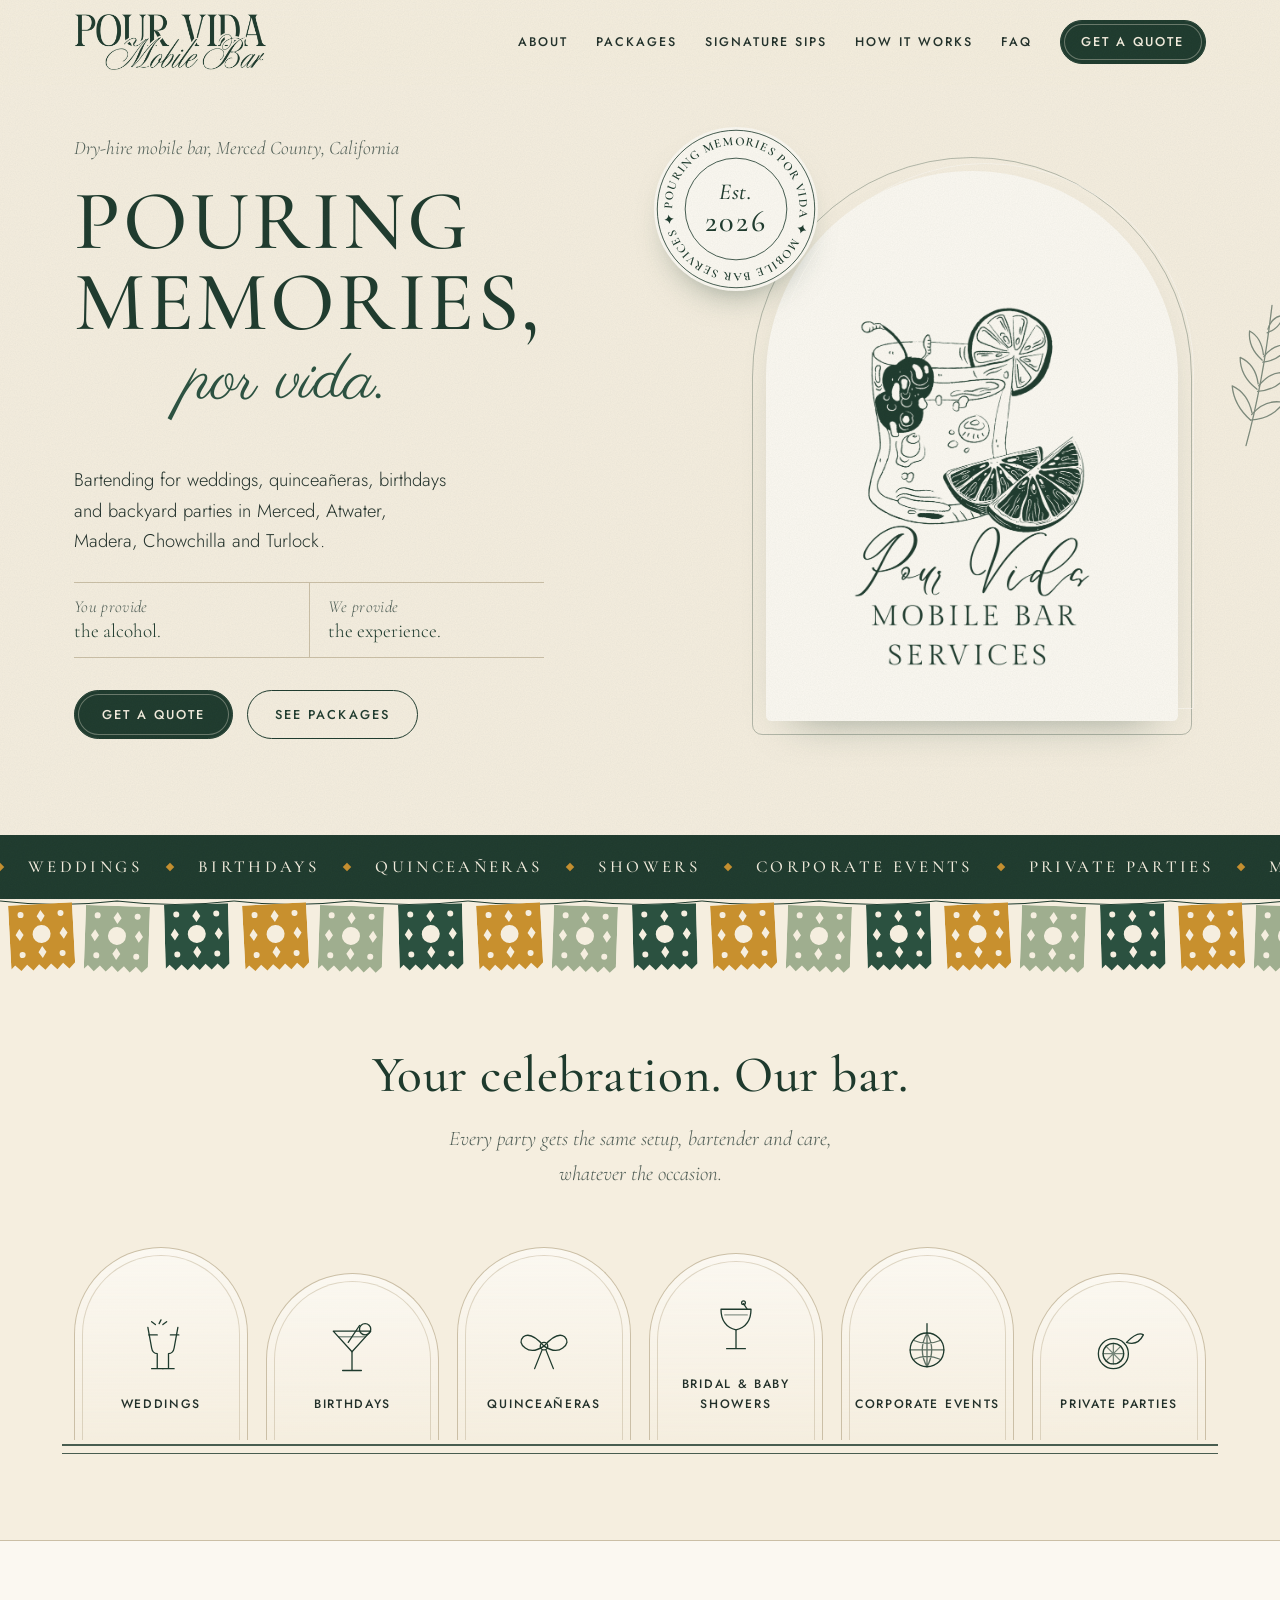
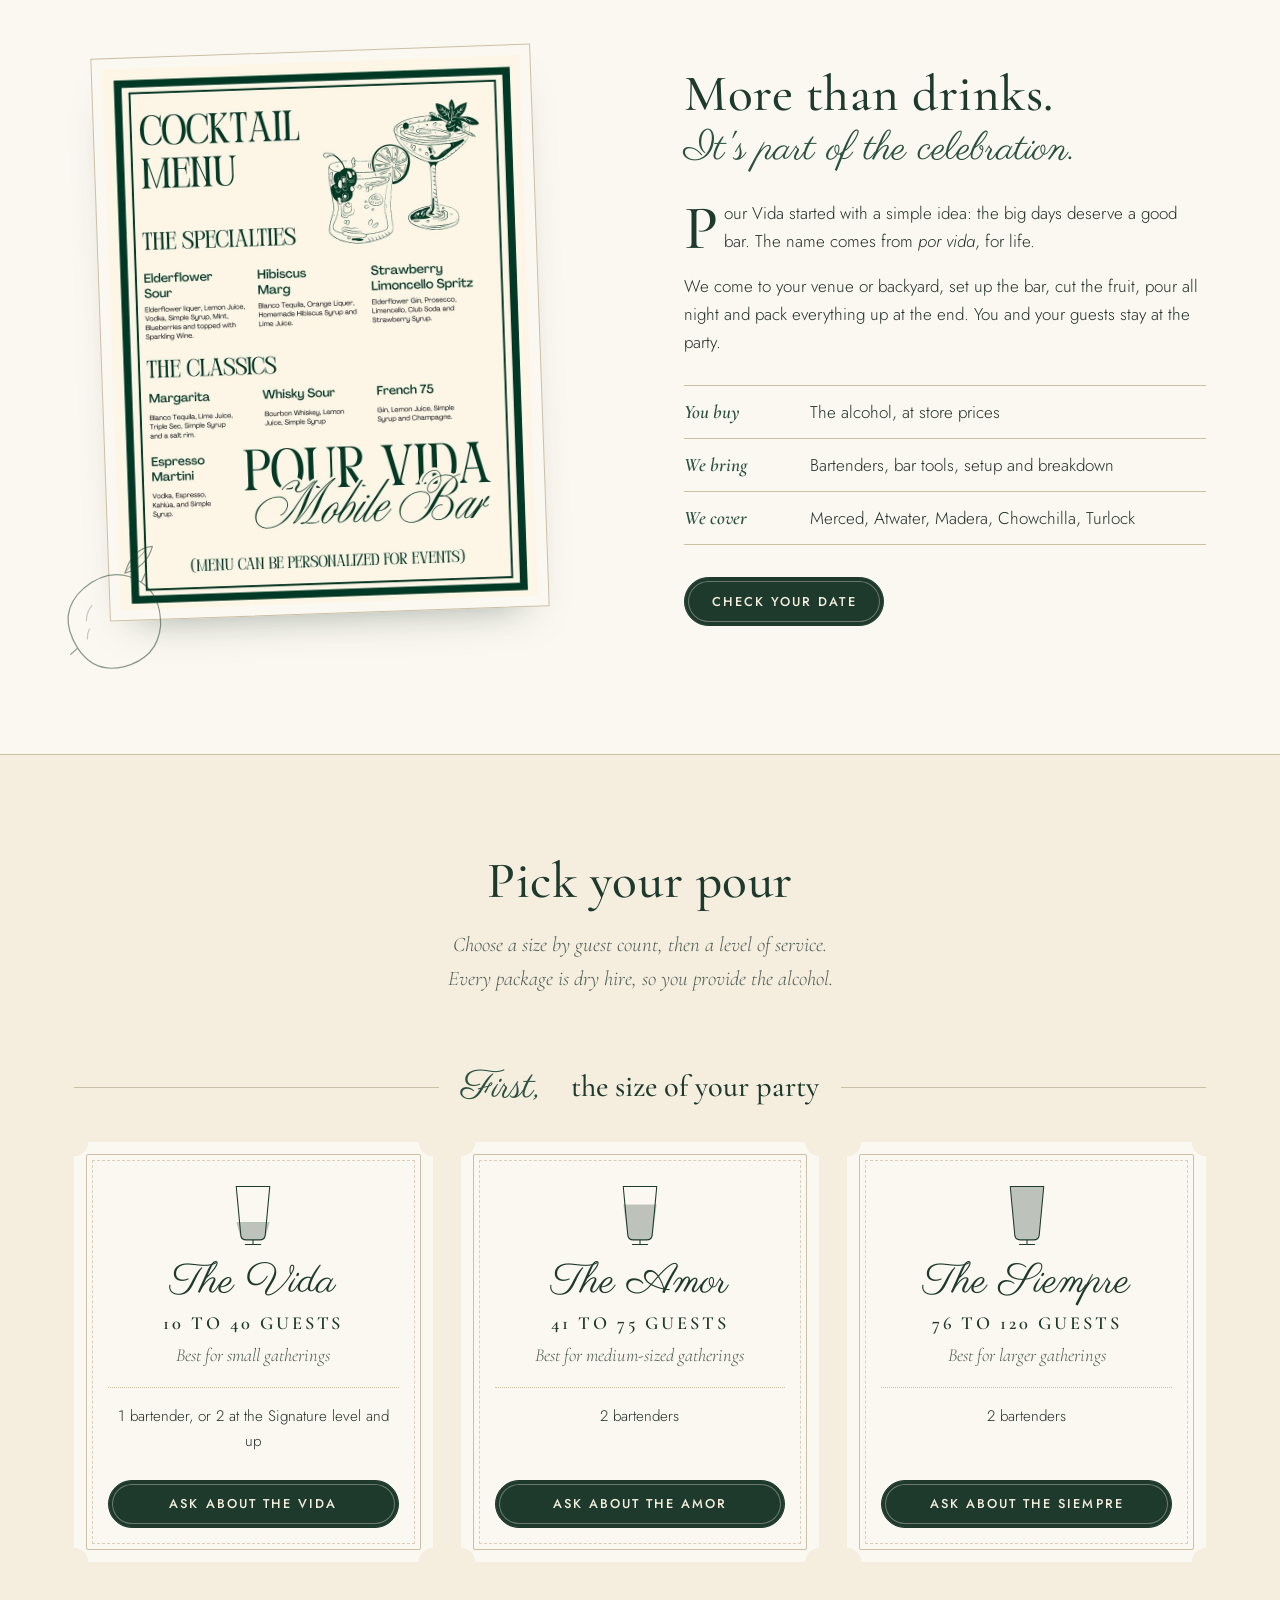
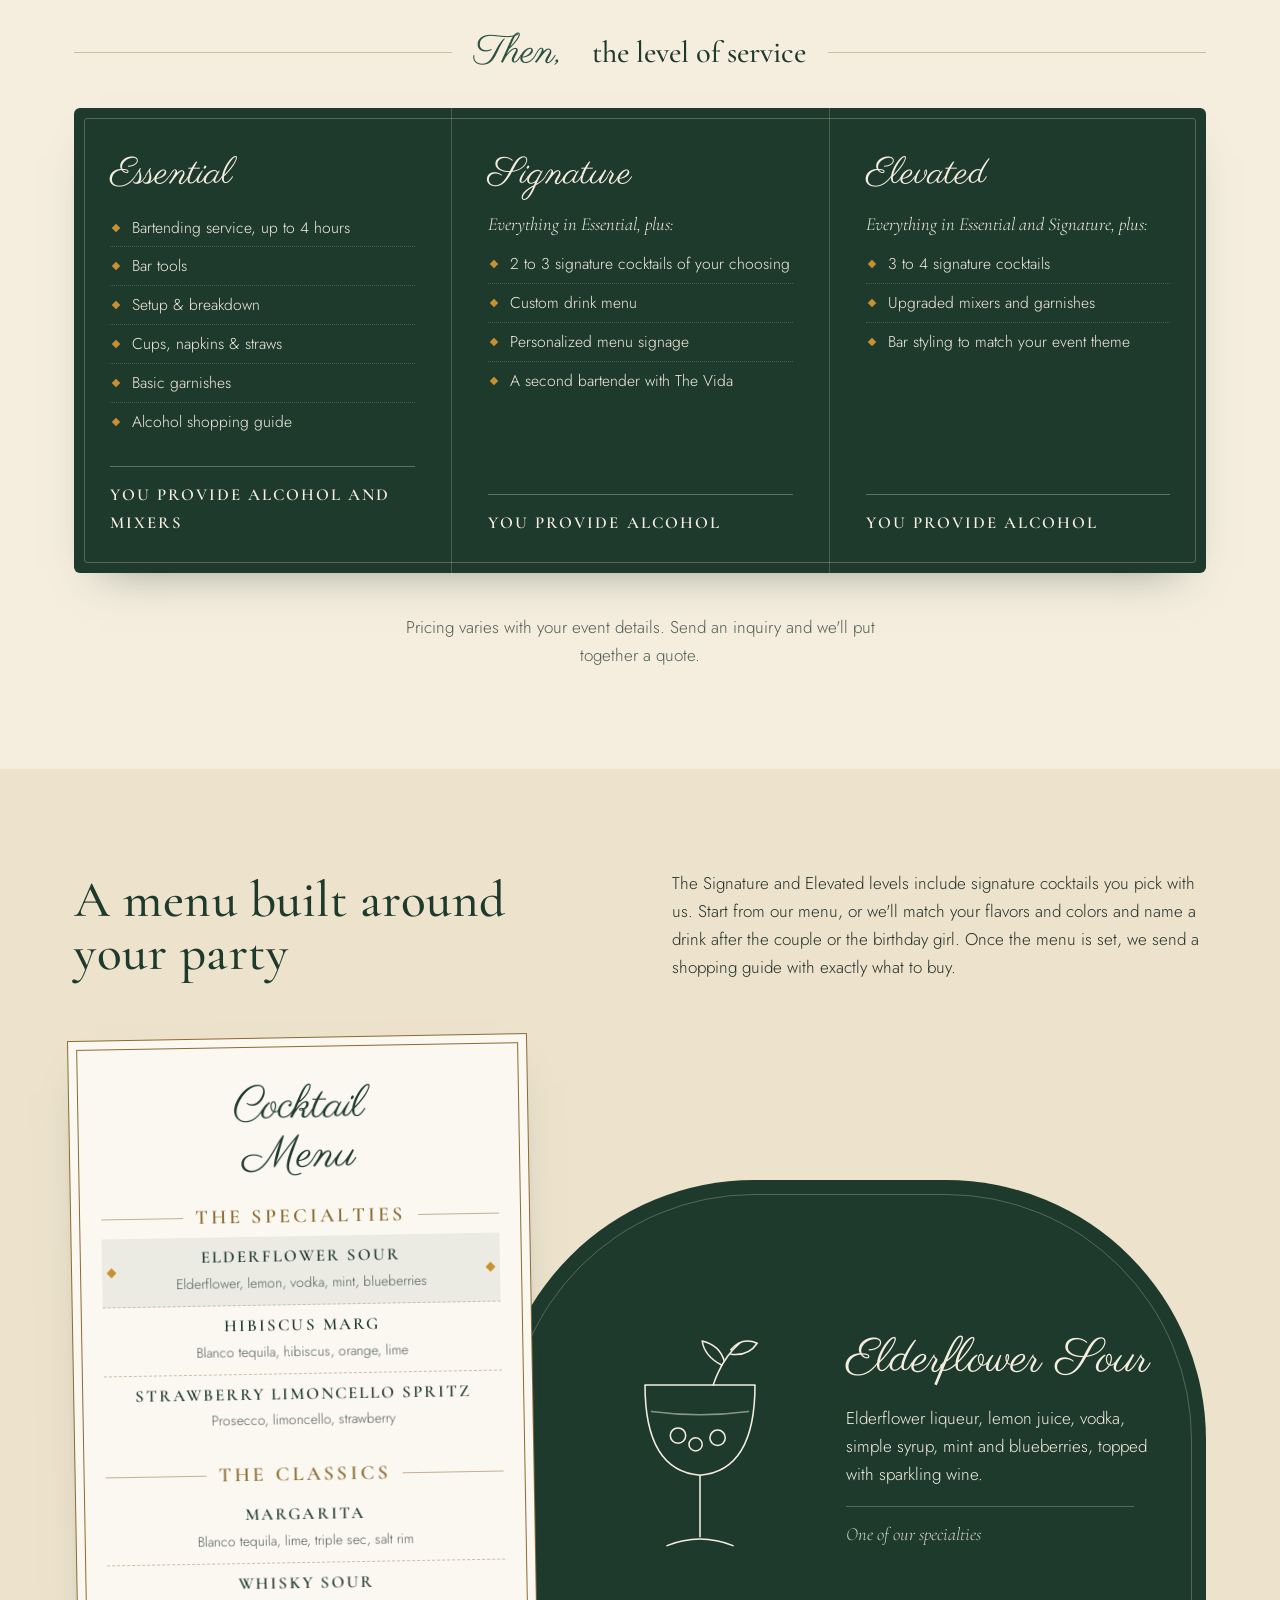
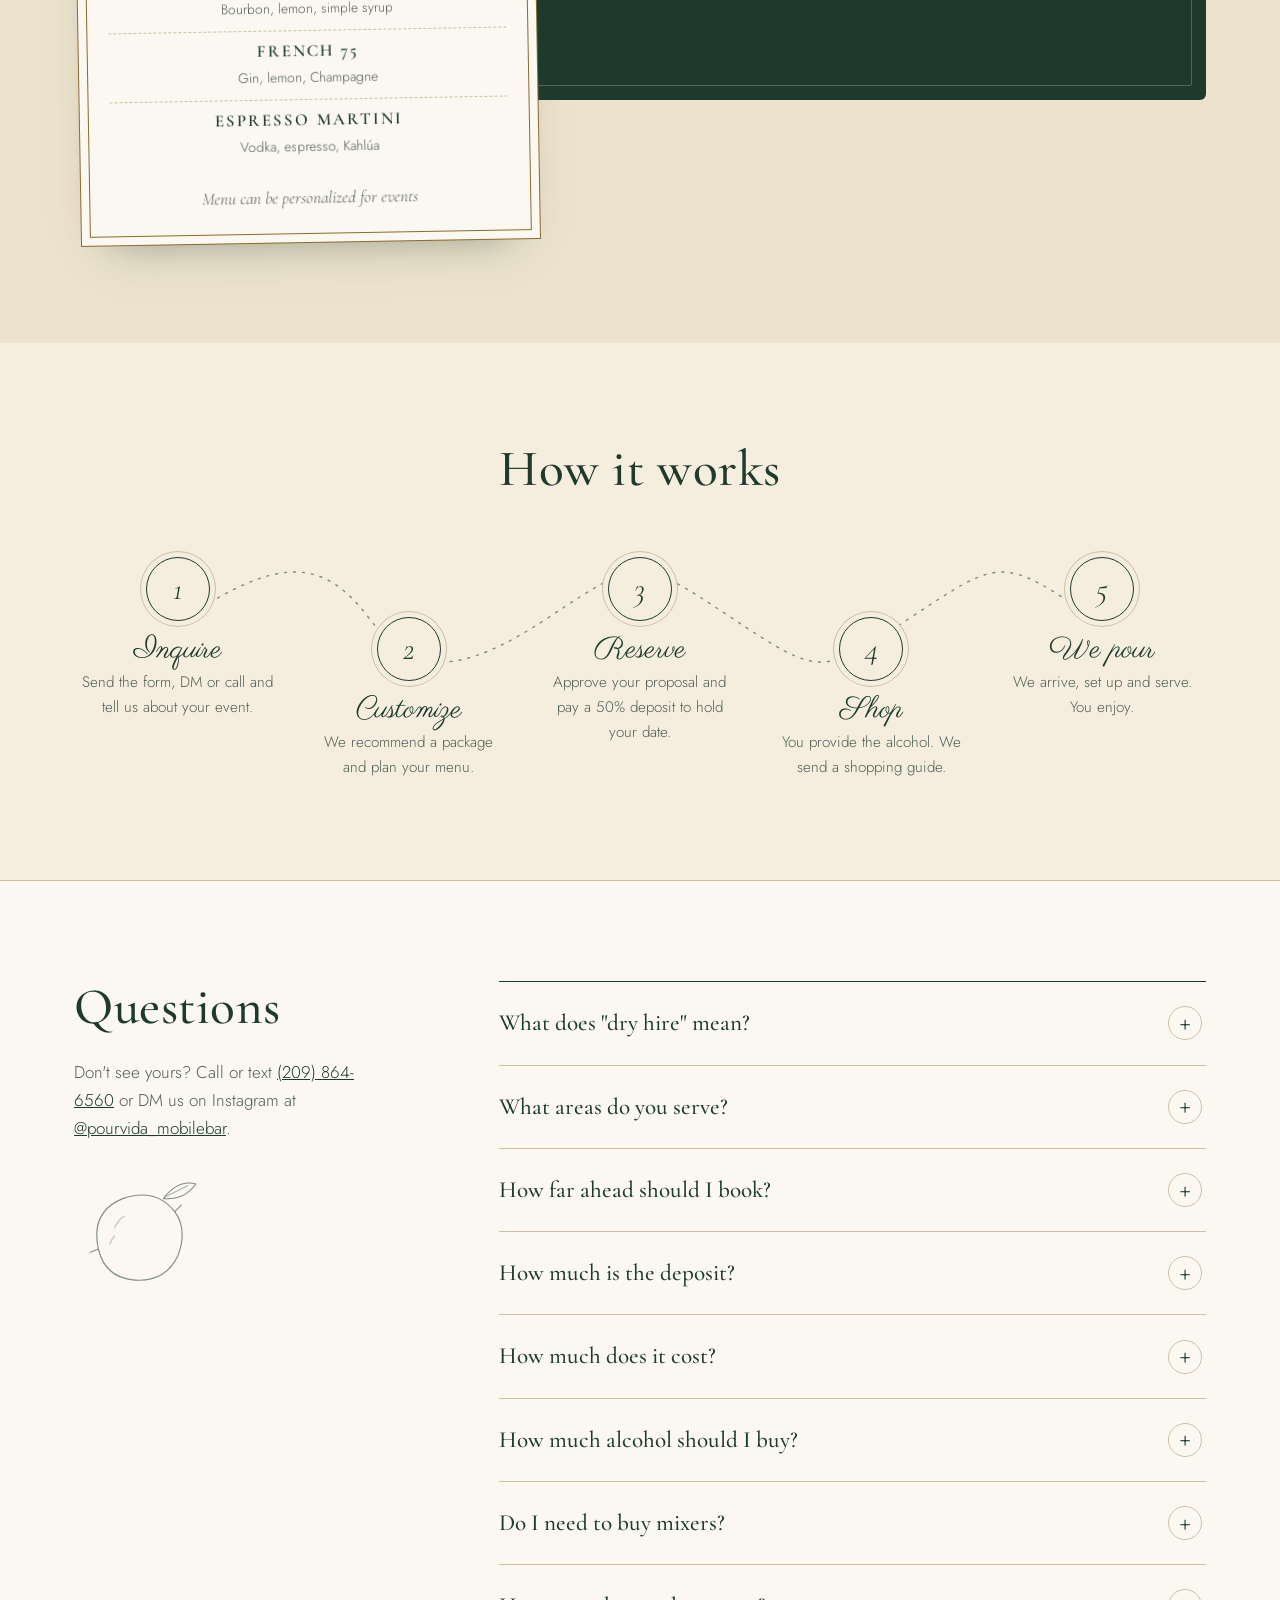
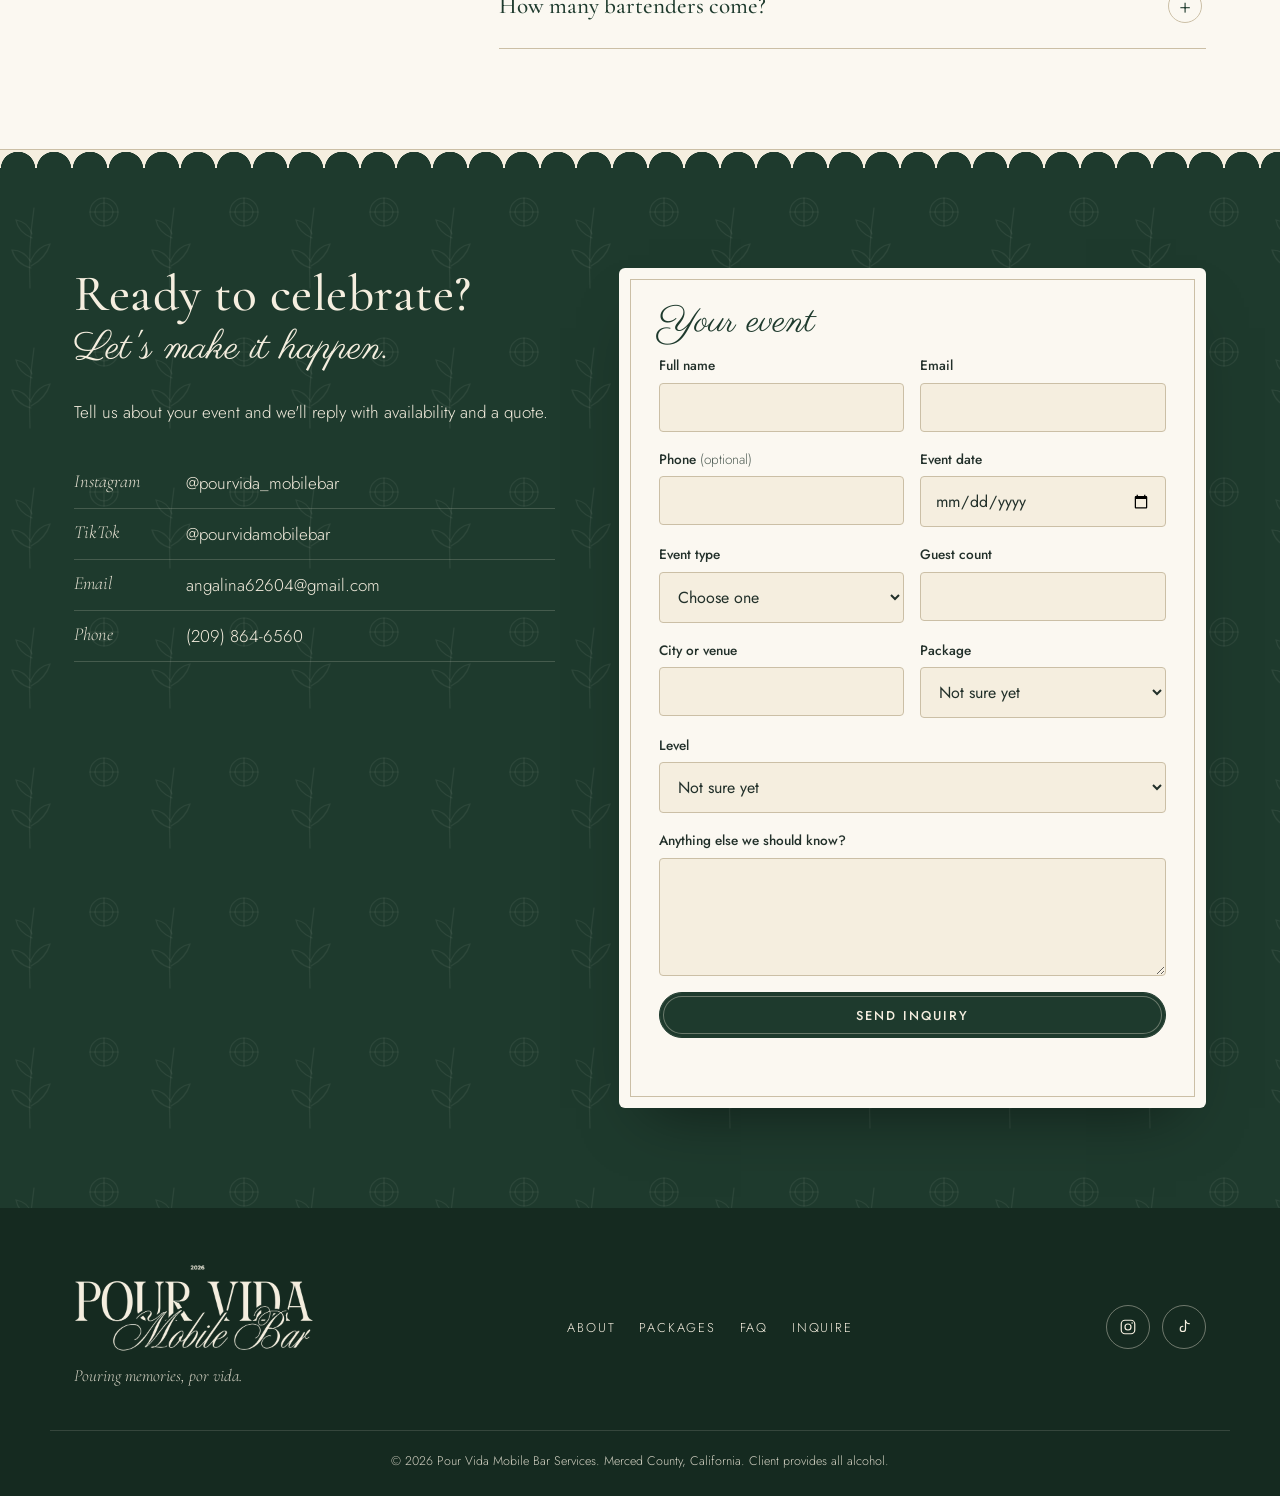
==== commit fb76a603: "Use Pour Vida's logos, menu and booking details; readable script; event ticker Brand: the wordmark i" ====
--- a/index.html
+++ b/index.html
@@ -3,15 +3,15 @@
 <head>
   <meta charset="UTF-8" />
   <meta name="viewport" content="width=device-width, initial-scale=1.0" />
-  <title>Pour Vida Mobile Bar Services | Dry-Hire Mobile Bar in the Central Valley, CA</title>
-  <meta name="description" content="Dry-hire mobile bartending for weddings, quinceañeras, birthdays, showers and private parties across California's Central Valley. You bring the alcohol, we bring the bar, the bartender and the drink menu." />
+  <title>Pour Vida Mobile Bar Services | Dry-Hire Mobile Bar in Merced County, CA</title>
+  <meta name="description" content="Dry-hire mobile bartending for weddings, quinceañeras, birthdays, showers and private parties in Merced, Atwater, Madera, Chowchilla and Turlock. You bring the alcohol, we bring the bartenders, the bar setup and the drink menu." />
   <link rel="canonical" href="https://jadenlazo2020.github.io/pour-vida-mobile/" />
   <meta name="theme-color" content="#1e3a2d" />
 
   <meta property="og:type" content="website" />
   <meta property="og:site_name" content="Pour Vida Mobile Bar Services" />
   <meta property="og:title" content="Pour Vida Mobile Bar Services" />
-  <meta property="og:description" content="Pouring memories, por vida. Dry-hire mobile bartending across the Central Valley." />
+  <meta property="og:description" content="Pouring memories, por vida. Dry-hire mobile bartending in Merced, Atwater, Madera, Chowchilla and Turlock." />
   <meta property="og:url" content="https://jadenlazo2020.github.io/pour-vida-mobile/" />
   <meta property="og:locale" content="en_US" />
   <meta name="twitter:card" content="summary" />
@@ -19,7 +19,7 @@
   <link rel="icon" href="images/favicon.svg" type="image/svg+xml" />
   <link rel="preconnect" href="https://fonts.googleapis.com" />
   <link rel="preconnect" href="https://fonts.gstatic.com" crossorigin />
-  <link href="https://fonts.googleapis.com/css2?family=Cormorant+Garamond:ital,wght@0,400;0,500;0,600;1,400;1,500&family=Pinyon+Script&family=Jost:wght@300;400;500&display=swap" rel="stylesheet" />
+  <link href="https://fonts.googleapis.com/css2?family=Cormorant+Garamond:ital,wght@0,400;0,500;0,600;1,400;1,500&family=Parisienne&family=Jost:wght@300;400;500&display=swap" rel="stylesheet" />
   <link rel="stylesheet" href="css/styles.css" />
 
   <script type="application/ld+json">
@@ -30,24 +30,25 @@
     "name": "Pour Vida Mobile Bar Services",
     "description": "Dry-hire mobile bar and bartending service for weddings, quinceañeras, birthdays, showers, corporate events and private parties. The client provides the alcohol; Pour Vida provides bartending, tools, mixers, garnishes, setup and breakdown.",
     "url": "https://jadenlazo2020.github.io/pour-vida-mobile/",
-    "logo": "https://jadenlazo2020.github.io/pour-vida-mobile/images/favicon.svg",
+    "logo": "https://jadenlazo2020.github.io/pour-vida-mobile/images/logo-illustration.png",
+    "email": "angalina62604@gmail.com",
+    "telephone": "+1-209-864-6560",
+    "foundingDate": "2026",
     "sameAs": [
       "https://www.instagram.com/pourvida_mobilebar",
       "https://www.tiktok.com/@pourvidamobilebar"
     ],
     "areaServed": [
-      {"@type": "City", "name": "Fresno, CA"},
-      {"@type": "City", "name": "Clovis, CA"},
-      {"@type": "City", "name": "Visalia, CA"},
+      {"@type": "City", "name": "Merced, CA"},
+      {"@type": "City", "name": "Atwater, CA"},
       {"@type": "City", "name": "Madera, CA"},
-      {"@type": "City", "name": "Merced, CA"},
-      {"@type": "City", "name": "Hanford, CA"},
-      {"@type": "Place", "name": "San Joaquin Valley, California"}
+      {"@type": "City", "name": "Chowchilla, CA"},
+      {"@type": "City", "name": "Turlock, CA"}
     ],
     "makesOffer": [
-      {"@type": "Offer", "itemOffered": {"@type": "Service", "name": "The Vida: bartending essentials"}},
-      {"@type": "Offer", "itemOffered": {"@type": "Service", "name": "The Amor: signature experience with up to 2 signature cocktails"}},
-      {"@type": "Offer", "itemOffered": {"@type": "Service", "name": "Para Siempre: full experience with up to 3 signature cocktails"}}
+      {"@type": "Offer", "itemOffered": {"@type": "Service", "name": "The Vida: mobile bar for 10 to 40 guests"}},
+      {"@type": "Offer", "itemOffered": {"@type": "Service", "name": "The Amor: mobile bar for 41 to 75 guests"}},
+      {"@type": "Offer", "itemOffered": {"@type": "Service", "name": "The Siempre: mobile bar for 76 to 120 guests"}}
     ]
   }
   </script>
@@ -56,12 +57,14 @@
     "@context": "https://schema.org",
     "@type": "FAQPage",
     "mainEntity": [
-      {"@type": "Question", "name": "What does dry hire mean?", "acceptedAnswer": {"@type": "Answer", "text": "You buy and provide the alcohol. Pour Vida provides the bartending, tools, mixers and garnishes (depending on the package), setup and breakdown."}},
-      {"@type": "Question", "name": "What areas does Pour Vida serve?", "acceptedAnswer": {"@type": "Answer", "text": "The Central Valley, including Fresno, Clovis, Visalia, Madera, Merced, Hanford and nearby cities. A travel fee may apply farther out."}},
-      {"@type": "Question", "name": "How much alcohol should I buy?", "acceptedAnswer": {"@type": "Answer", "text": "After booking, Pour Vida sends a shopping guide based on your guest count, event length and menu."}},
-      {"@type": "Question", "name": "Do you offer mocktails?", "acceptedAnswer": {"@type": "Answer", "text": "Yes. Any signature drink can be made zero-proof, or the whole menu can be alcohol-free."}},
-      {"@type": "Question", "name": "How far in advance should I book?", "acceptedAnswer": {"@type": "Answer", "text": "Two to six months ahead for weekend weddings and quinceañeras. Smaller events can often be booked with less notice."}},
-      {"@type": "Question", "name": "How do I reserve my date?", "acceptedAnswer": {"@type": "Answer", "text": "Sign the agreement and pay the deposit after you approve your proposal."}}
+      {"@type": "Question", "name": "What does dry hire mean?", "acceptedAnswer": {"@type": "Answer", "text": "You buy and provide the alcohol. Pour Vida provides the bartenders, bar tools, setup and breakdown, and depending on your level, the signature cocktails, mixers and garnishes."}},
+      {"@type": "Question", "name": "What areas does Pour Vida serve?", "acceptedAnswer": {"@type": "Answer", "text": "Merced, Atwater, Madera, Chowchilla and Turlock. Events outside Merced and Atwater have a small travel fee."}},
+      {"@type": "Question", "name": "How far ahead should I book?", "acceptedAnswer": {"@type": "Answer", "text": "3 to 4 weeks before your event."}},
+      {"@type": "Question", "name": "How much is the deposit?", "acceptedAnswer": {"@type": "Answer", "text": "A 50% deposit holds your date once you approve your proposal."}},
+      {"@type": "Question", "name": "How much does it cost?", "acceptedAnswer": {"@type": "Answer", "text": "Pricing depends on your event details. Send an inquiry and Pour Vida will reply with a quote."}},
+      {"@type": "Question", "name": "How much alcohol should I buy?", "acceptedAnswer": {"@type": "Answer", "text": "Pour Vida sends an alcohol shopping guide based on your guest count and menu."}},
+      {"@type": "Question", "name": "Do I need to buy mixers?", "acceptedAnswer": {"@type": "Answer", "text": "With the Essential level you provide the alcohol and mixers. With Signature and Elevated you provide only the alcohol."}},
+      {"@type": "Question", "name": "How many bartenders come?", "acceptedAnswer": {"@type": "Answer", "text": "One for The Vida, or two at the Signature level and up. The Amor and The Siempre come with two."}}
     ]
   }
   </script>
@@ -72,8 +75,7 @@
   <header class="site-header">
     <div class="container header-inner">
       <a href="#top" class="brand" aria-label="Pour Vida Mobile Bar Services, back to top">
-        <span class="brand-script">Pour Vida</span>
-        <span class="brand-sub">Mobile Bar Services</span>
+        <img src="images/logo-wordmark-header.png" alt="" width="720" height="216" />
       </a>
       <button class="nav-toggle" aria-label="Open menu" aria-expanded="false" aria-controls="site-nav">
         <span></span><span></span><span></span>
@@ -92,12 +94,11 @@
   <main id="main">
     <!-- HERO: the one orchestrated moment. The glass inside the seal draws itself in on load. -->
     <section class="hero" id="top">
-      <svg class="hero-vine" viewBox="0 0 80 160" aria-hidden="true"><use href="#sprig"/></svg>
       <div class="container hero-grid">
         <div class="hero-copy">
-          <p class="hero-kicker">Dry-hire mobile bar, Central Valley, California</p>
+          <p class="hero-kicker">Dry-hire mobile bar, Merced County, California</p>
           <h1>Pouring memories, <span class="script">por vida.</span></h1>
-          <p class="lede">Bartending for weddings, quinceañeras, birthdays and backyard parties from Merced to Visalia.</p>
+          <p class="lede">Bartending for weddings, quinceañeras, birthdays and backyard parties in Merced, Atwater, Madera, Chowchilla and Turlock.</p>
           <div class="hero-split">
             <p><span>You provide</span> the alcohol.</p>
             <p><span>We provide</span> the experience.</p>
@@ -110,11 +111,9 @@
 
         <div class="hero-stack">
           <div class="arch-ghost" aria-hidden="true"></div>
-          <figure class="hero-photo photo">
-            <img src="images/hero-bar.jpg" alt="The Pour Vida bar set up for an evening event, with a signature drinks sign and fresh citrus" width="800" height="1000" fetchpriority="high" onerror="this.remove()" />
-            <span class="ph-label" aria-hidden="true">hero-bar.jpg</span>
+          <figure class="hero-photo hero-logo">
+            <img src="images/logo-illustration.png" alt="Pour Vida Mobile Bar Services logo: a hand-drawn cocktail with a cherry and lime wedges" width="560" height="847" fetchpriority="high" />
           </figure>
-          <svg class="arch-sprig arch-sprig-l" viewBox="0 0 80 160" aria-hidden="true"><use href="#sprig"/></svg>
           <svg class="arch-sprig arch-sprig-r" viewBox="0 0 80 160" aria-hidden="true"><use href="#sprig"/></svg>
 
           <div class="seal" aria-hidden="true">
@@ -124,17 +123,7 @@
               <circle cx="100" cy="100" r="62" class="seal-edge"/>
               <text><textPath href="#seal-path" textLength="486">Pouring memories por vida ✦ Mobile bar services ✦</textPath></text>
             </svg>
-            <svg viewBox="0 0 220 200" class="line-art seal-glass draw">
-              <path pathLength="1" d="M60 40 L70 170 Q72 180 82 180 L118 180 Q128 180 130 170 L140 40 Z" />
-              <path pathLength="1" d="M64 80 L136 80" />
-              <rect pathLength="1" x="78" y="108" width="18" height="18" rx="3" transform="rotate(-12 87 117)"/>
-              <rect pathLength="1" x="102" y="124" width="16" height="16" rx="3" transform="rotate(10 110 132)"/>
-              <rect pathLength="1" x="84" y="142" width="15" height="15" rx="3" transform="rotate(20 91 149)"/>
-              <path pathLength="1" d="M112 180 L126 12 L142 6" />
-              <circle pathLength="1" cx="160" cy="58" r="30" />
-              <circle pathLength="1" cx="160" cy="58" r="24" />
-              <path pathLength="1" d="M160 34 L160 82 M136 58 L184 58 M143 41 L177 75 M177 41 L143 75" opacity=".6"/>
-            </svg>
+<p class="seal-center"><span>Est.</span>2026</p>
           </div>
         </div>
       </div>
@@ -142,9 +131,12 @@
 
     <!-- Event band with papel picado strung beneath it -->
     <div class="band">
-      <ul class="container band-list" aria-label="Events we serve">
-        <li>Weddings</li><li>Birthdays</li><li>Quinceañeras</li><li>Showers</li><li>Corporate Events</li><li>Private Parties</li><li>Mocktails</li>
-      </ul>
+      <!-- Scrolling list of events: the first copy is the real list, the two copies after it fill the loop -->
+      <div class="marquee">
+        <ul class="band-list" aria-label="Events we serve"><li>Weddings</li><li>Birthdays</li><li>Quinceañeras</li><li>Showers</li><li>Corporate Events</li><li>Private Parties</li><li>Mocktails</li></ul>
+        <ul class="band-list" aria-hidden="true"><li>Weddings</li><li>Birthdays</li><li>Quinceañeras</li><li>Showers</li><li>Corporate Events</li><li>Private Parties</li><li>Mocktails</li></ul>
+        <ul class="band-list" aria-hidden="true"><li>Weddings</li><li>Birthdays</li><li>Quinceañeras</li><li>Showers</li><li>Corporate Events</li><li>Private Parties</li><li>Mocktails</li></ul>
+      </div>
       <svg class="picado" width="100%" height="84" aria-hidden="true" focusable="false">
         <defs>
           <pattern id="picado-pattern" width="234" height="84" patternUnits="userSpaceOnUse">
@@ -194,12 +186,8 @@
     <section class="section about" id="about" aria-labelledby="about-title">
       <div class="container about-grid">
         <div class="about-media">
-          <figure class="about-photo photo">
-            <img src="images/about-drinks.jpg" alt="Three Pour Vida cocktails with citrus garnishes on a table" width="800" height="900" loading="lazy" onerror="this.remove()" />
-            <span class="ph-label" aria-hidden="true">about-drinks.jpg</span>
-          </figure>
-          <figure class="about-inset photo">
-            <img src="images/gallery-2.jpg" alt="" loading="lazy" onerror="this.remove()" />
+          <figure class="menu-print">
+            <img src="images/cocktail-menu.jpg" alt="The Pour Vida cocktail menu card, listing the specialties and the classics" width="900" height="1164" loading="lazy" />
           </figure>
           <svg class="citrus-deco" viewBox="0 0 160 160" aria-hidden="true"><use href="#lemon"/></svg>
         </div>
@@ -209,8 +197,8 @@
           <p>We come to your venue or backyard, set up the bar, cut the fruit, pour all night and pack everything up at the end. You and your guests stay at the party.</p>
           <dl class="about-facts">
             <div><dt>You buy</dt><dd>The alcohol, at store prices</dd></div>
-            <div><dt>We bring</dt><dd>Bartender, tools, setup and cleanup</dd></div>
-            <div><dt>We cover</dt><dd>Fresno, Clovis, Visalia, Madera, Merced, Hanford</dd></div>
+            <div><dt>We bring</dt><dd>Bartenders, bar tools, setup and breakdown</dd></div>
+            <div><dt>We cover</dt><dd>Merced, Atwater, Madera, Chowchilla, Turlock</dd></div>
           </dl>
           <a href="#inquire" class="btn btn-dark">Check Your Date</a>
         </div>
@@ -220,60 +208,73 @@
     <section class="section packages" id="packages" aria-labelledby="packages-title">
       <div class="container">
         <h2 id="packages-title" class="center">Pick your pour</h2>
-        <p class="section-sub center">Three packages. Every one is dry hire, so you provide the alcohol.</p>
-
+        <p class="section-sub center">Choose a size by guest count, then a level of service. Every package is dry hire, so you provide the alcohol.</p>
+
+        <h3 class="pkg-step"><span class="script">First,</span> the size of your party</h3>
         <div class="package-grid">
           <article class="package" aria-labelledby="pkg-vida">
             <svg viewBox="0 0 60 84" class="fill-glass" style="--fill:.34" aria-hidden="true"><use href="#fill-glass"/></svg>
-            <h3 id="pkg-vida">The Vida</h3>
-            <p class="script pkg-sub">Bartending Essentials</p>
+            <h4 id="pkg-vida">The Vida</h4>
+            <p class="pkg-guests">10 to 40 guests</p>
+            <p class="pkg-sub">Best for small gatherings</p>
+            <p class="pkg-crew">1 bartender, or 2 at the Signature level and up</p>
+            <a href="#inquire" data-package="The Vida" class="btn btn-dark btn-block pkg-btn">Ask about The Vida</a>
+          </article>
+          <article class="package" aria-labelledby="pkg-amor">
+            <svg viewBox="0 0 60 84" class="fill-glass" style="--fill:.67" aria-hidden="true"><use href="#fill-glass"/></svg>
+            <h4 id="pkg-amor">The Amor</h4>
+            <p class="pkg-guests">41 to 75 guests</p>
+            <p class="pkg-sub">Best for medium-sized gatherings</p>
+            <p class="pkg-crew">2 bartenders</p>
+            <a href="#inquire" data-package="The Amor" class="btn btn-dark btn-block pkg-btn">Ask about The Amor</a>
+          </article>
+          <article class="package" aria-labelledby="pkg-siempre">
+            <svg viewBox="0 0 60 84" class="fill-glass" style="--fill:1" aria-hidden="true"><use href="#fill-glass"/></svg>
+            <h4 id="pkg-siempre">The Siempre</h4>
+            <p class="pkg-guests">76 to 120 guests</p>
+            <p class="pkg-sub">Best for larger gatherings</p>
+            <p class="pkg-crew">2 bartenders</p>
+            <a href="#inquire" data-package="The Siempre" class="btn btn-dark btn-block pkg-btn">Ask about The Siempre</a>
+          </article>
+        </div>
+
+        <h3 class="pkg-step"><span class="script">Then,</span> the level of service</h3>
+        <div class="levels">
+          <section class="level" aria-labelledby="lvl-essential">
+            <h4 id="lvl-essential">Essential</h4>
             <ul>
-              <li>Professional bartending service</li>
+              <li>Bartending service, up to 4 hours</li>
               <li>Bar tools</li>
               <li>Setup &amp; breakdown</li>
+              <li>Cups, napkins &amp; straws</li>
               <li>Basic garnishes</li>
-              <li>Cups, napkins &amp; straws</li>
-              <li>Shopping guide</li>
-              <li>Pre-event consultation</li>
+              <li>Alcohol shopping guide</li>
             </ul>
-            <a href="#inquire" data-package="The Vida" class="btn btn-dark btn-block pkg-btn">Ask about The Vida</a>
-          </article>
-
-          <article class="package featured" aria-labelledby="pkg-amor">
-            <p class="badge">Most popular</p>
-            <svg viewBox="0 0 60 84" class="fill-glass" style="--fill:.67" aria-hidden="true"><use href="#fill-glass"/></svg>
-            <h3 id="pkg-amor">The Amor</h3>
-            <p class="script pkg-sub">Signature Experience</p>
-            <p class="includes">Everything in The Vida, plus:</p>
+            <p class="level-you">You provide alcohol and mixers</p>
+          </section>
+          <section class="level" aria-labelledby="lvl-signature">
+            <h4 id="lvl-signature">Signature</h4>
+            <p class="level-plus">Everything in Essential, plus:</p>
             <ul>
-              <li>Up to 2 signature cocktails</li>
-              <li>Standard mixers</li>
-              <li>Fresh garnishes</li>
+              <li>2 to 3 signature cocktails of your choosing</li>
               <li>Custom drink menu</li>
-              <li>Personalized signage</li>
-              <li>Drink planning help</li>
-              <li>Elevated presentation</li>
+              <li>Personalized menu signage</li>
+              <li>A second bartender with The Vida</li>
             </ul>
-            <a href="#inquire" data-package="The Amor" class="btn btn-light btn-block pkg-btn">Ask about The Amor</a>
-          </article>
-
-          <article class="package" aria-labelledby="pkg-siempre">
-            <svg viewBox="0 0 60 84" class="fill-glass" style="--fill:1" aria-hidden="true"><use href="#fill-glass"/></svg>
-            <h3 id="pkg-siempre">Para Siempre</h3>
-            <p class="script pkg-sub">The Full Experience</p>
-            <p class="includes">Everything in The Amor, plus:</p>
+            <p class="level-you">You provide alcohol</p>
+          </section>
+          <section class="level" aria-labelledby="lvl-elevated">
+            <h4 id="lvl-elevated">Elevated</h4>
+            <p class="level-plus">Everything in Essential and Signature, plus:</p>
             <ul>
-              <li>Up to 3 signature cocktails</li>
-              <li>Premium mixers</li>
-              <li>Elevated garnishes</li>
-              <li>Personalized bar styling</li>
-              <li>Extended planning consultation</li>
-              <li>Full Pour Vida setup</li>
+              <li>3 to 4 signature cocktails</li>
+              <li>Upgraded mixers and garnishes</li>
+              <li>Bar styling to match your event theme</li>
             </ul>
-            <a href="#inquire" data-package="Para Siempre" class="btn btn-dark btn-block pkg-btn">Ask about Para Siempre</a>
-          </article>
-        </div>
-        <p class="pricing-note center">Pricing depends on guest count, hours and location. Send an inquiry and we'll put together a quote.</p>
+            <p class="level-you">You provide alcohol</p>
+          </section>
+        </div>
+        <p class="pricing-note center">Pricing varies with your event details. Send an inquiry and we'll put together a quote.</p>
       </div>
     </section>
 
@@ -281,49 +282,42 @@
       <div class="container">
         <div class="sips-head">
           <h2 id="sips-title">A menu built around your party</h2>
-          <p>With The Amor or Para Siempre, we plan the drinks with you. Pick flavors you love, match your colors, or name a cocktail after the birthday girl or the couple. Once the menu is set, we send a shopping list with exactly what to buy.</p>
+          <p>The Signature and Elevated levels include signature cocktails you pick with us. Start from our menu, or we'll match your flavors and colors and name a drink after the couple or the birthday girl. Once the menu is set, we send a shopping guide with exactly what to buy.</p>
         </div>
 
         <div class="sips-grid">
           <div class="sips-card">
-            <p class="script sips-title" aria-hidden="true">Signature<br />Sips</p>
-            <div class="sips-list" role="tablist" aria-label="Signature drinks" aria-orientation="vertical">
-              <button role="tab" id="tab-margarita" aria-controls="sip-stage" aria-selected="true" data-drink="margarita"><strong>Margarita</strong><span>Lime, agave, salted rim</span></button>
-              <button role="tab" id="tab-paloma" aria-controls="sip-stage" aria-selected="false" tabindex="-1" data-drink="paloma"><strong>Paloma</strong><span>Grapefruit, lime, soda</span></button>
-              <button role="tab" id="tab-mango" aria-controls="sip-stage" aria-selected="false" tabindex="-1" data-drink="mango"><strong>Spicy Mango</strong><span>Mango, chile, lime, Tajín rim</span></button>
-              <button role="tab" id="tab-ranch" aria-controls="sip-stage" aria-selected="false" tabindex="-1" data-drink="ranch"><strong>Ranch Water</strong><span>Tequila, lime, Topo Chico</span></button>
-              <button role="tab" id="tab-mocktail" aria-controls="sip-stage" aria-selected="false" tabindex="-1" data-drink="mocktail"><strong>Mocktails</strong><span>Any drink on the menu, zero-proof</span></button>
+            <p class="script sips-title" aria-hidden="true">Cocktail<br />Menu</p>
+            <p class="sips-group" id="grp-specialties">The specialties</p>
+            <div class="sips-list" role="tablist" aria-labelledby="grp-specialties" aria-orientation="vertical">
+              <button role="tab" id="tab-elderflower" aria-controls="sip-stage" aria-selected="true" data-drink="elderflower"><strong>Elderflower Sour</strong><span>Elderflower, lemon, vodka, mint, blueberries</span></button>
+              <button role="tab" id="tab-hibiscus" aria-controls="sip-stage" aria-selected="false" tabindex="-1" data-drink="hibiscus"><strong>Hibiscus Marg</strong><span>Blanco tequila, hibiscus, orange, lime</span></button>
+              <button role="tab" id="tab-spritz" aria-controls="sip-stage" aria-selected="false" tabindex="-1" data-drink="spritz"><strong>Strawberry Limoncello Spritz</strong><span>Prosecco, limoncello, strawberry</span></button>
             </div>
-          </div>
-
-          <div class="sip-stage" id="sip-stage" role="tabpanel" aria-labelledby="tab-margarita" tabindex="0">
+            <p class="sips-group" id="grp-classics">The classics</p>
+            <div class="sips-list" role="tablist" aria-labelledby="grp-classics" aria-orientation="vertical">
+              <button role="tab" id="tab-margarita" aria-controls="sip-stage" aria-selected="false" tabindex="-1" data-drink="margarita"><strong>Margarita</strong><span>Blanco tequila, lime, triple sec, salt rim</span></button>
+              <button role="tab" id="tab-sour" aria-controls="sip-stage" aria-selected="false" tabindex="-1" data-drink="sour"><strong>Whisky Sour</strong><span>Bourbon, lemon, simple syrup</span></button>
+              <button role="tab" id="tab-french75" aria-controls="sip-stage" aria-selected="false" tabindex="-1" data-drink="french75"><strong>French 75</strong><span>Gin, lemon, Champagne</span></button>
+              <button role="tab" id="tab-espresso" aria-controls="sip-stage" aria-selected="false" tabindex="-1" data-drink="espresso"><strong>Espresso Martini</strong><span>Vodka, espresso, Kahlúa</span></button>
+            </div>
+            <p class="sips-foot">Menu can be personalized for events</p>
+          </div>
+
+          <div class="sip-stage" id="sip-stage" role="tabpanel" aria-labelledby="tab-elderflower" tabindex="0">
             <div class="sip-art" data-slot="art">
-              <svg viewBox="0 0 200 220" class="line-art draw"><use href="#d-margarita"/></svg>
+              <svg viewBox="0 0 200 220" class="line-art draw"><use href="#d-elderflower"/></svg>
             </div>
             <div class="sip-info">
-              <p class="script sip-name" data-slot="name">Margarita</p>
-              <p data-slot="desc">The one every party asks for. Fresh lime, agave and a salted rim, shaken to order.</p>
-              <p class="sip-good" data-slot="good">Good for: any crowd, any season</p>
+              <p class="script sip-name" data-slot="name">Elderflower Sour</p>
+              <p data-slot="desc">Elderflower liqueur, lemon juice, vodka, simple syrup, mint and blueberries, topped with sparkling wine.</p>
+              <p class="sip-good" data-slot="good">One of our specialties</p>
             </div>
           </div>
         </div>
       </div>
     </section>
 
-    <section class="gallery" aria-label="Photos from Pour Vida events">
-      <div class="container">
-        <div class="gallery-collage">
-          <figure class="photo g-arch"><img src="images/gallery-1.jpg" alt="Signature drinks sign at a Pour Vida bar" loading="lazy" onerror="this.remove()" /><span class="ph-label" aria-hidden="true">gallery-1.jpg</span></figure>
-          <figure class="photo g-wide"><img src="images/gallery-2.jpg" alt="Cocktail garnished with a dried orange wheel" loading="lazy" onerror="this.remove()" /><span class="ph-label" aria-hidden="true">gallery-2.jpg</span></figure>
-          <figure class="photo g-round"><img src="images/gallery-3.jpg" alt="Pour Vida bar decorated with flowers" loading="lazy" onerror="this.remove()" /><span class="ph-label" aria-hidden="true">gallery-3.jpg</span></figure>
-          <figure class="photo g-print"><img src="images/gallery-4.jpg" alt="Pink cocktails ready to serve" loading="lazy" onerror="this.remove()" /><span class="ph-label" aria-hidden="true">gallery-4.jpg</span></figure>
-          <figure class="photo g-low"><img src="images/gallery-5.jpg" alt="Guests toasting with Pour Vida drinks" loading="lazy" onerror="this.remove()" /><span class="ph-label" aria-hidden="true">gallery-5.jpg</span></figure>
-        </div>
-        <p class="gallery-follow">More on Instagram at
-          <a href="https://www.instagram.com/pourvida_mobilebar" target="_blank" rel="noopener">@pourvida_mobilebar</a>
-        </p>
-      </div>
-    </section>
 
     <section class="section how" id="how" aria-labelledby="how-title">
       <div class="container">
@@ -333,11 +327,11 @@
             <path d="M0 60 C100 0 150 0 200 60 S300 120 400 60 S500 0 600 60 S700 120 800 60 S900 0 1000 60"/>
           </svg>
           <ol class="steps">
-            <li><span class="step-num" aria-hidden="true">1</span><h3>Inquire</h3><p>Send your date, city and guest count.</p></li>
-            <li><span class="step-num" aria-hidden="true">2</span><h3>Customize</h3><p>We suggest a package and plan the menu with you.</p></li>
-            <li><span class="step-num" aria-hidden="true">3</span><h3>Reserve</h3><p>Approve the proposal and pay the deposit to hold your date.</p></li>
-            <li><span class="step-num" aria-hidden="true">4</span><h3>Shop</h3><p>Buy the alcohol from the shopping list we send you.</p></li>
-            <li><span class="step-num" aria-hidden="true">5</span><h3>We pour</h3><p>We arrive, set up and serve. You enjoy the party.</p></li>
+            <li><span class="step-num" aria-hidden="true">1</span><h3>Inquire</h3><p>Send the form, DM or call and tell us about your event.</p></li>
+            <li><span class="step-num" aria-hidden="true">2</span><h3>Customize</h3><p>We recommend a package and plan your menu.</p></li>
+            <li><span class="step-num" aria-hidden="true">3</span><h3>Reserve</h3><p>Approve your proposal and pay a 50% deposit to hold your date.</p></li>
+            <li><span class="step-num" aria-hidden="true">4</span><h3>Shop</h3><p>You provide the alcohol. We send a shopping guide.</p></li>
+            <li><span class="step-num" aria-hidden="true">5</span><h3>We pour</h3><p>We arrive, set up and serve. You enjoy.</p></li>
           </ol>
         </div>
       </div>
@@ -347,33 +341,41 @@
       <div class="container faq-grid">
         <div class="faq-side">
           <h2 id="faq-title">Questions</h2>
-          <p>Don't see yours? Send us a message on Instagram at <a href="https://www.instagram.com/pourvida_mobilebar" target="_blank" rel="noopener">@pourvida_mobilebar</a>.</p>
+          <p>Don't see yours? Call or text <a href="tel:+12098646560">(209) 864-6560</a> or DM us on Instagram at <a href="https://www.instagram.com/pourvida_mobilebar" target="_blank" rel="noopener">@pourvida_mobilebar</a>.</p>
           <svg class="faq-lemon" viewBox="0 0 160 160" aria-hidden="true"><use href="#lemon"/></svg>
         </div>
         <div class="faq-list">
           <details>
             <summary>What does "dry hire" mean?</summary>
-            <p>You buy and provide the alcohol. We bring the bartending, tools, mixers and garnishes (depending on your package), and handle setup and breakdown. You pay store prices for alcohol and choose exactly what gets poured.</p>
+            <p>You buy and provide the alcohol. We bring the bartenders, bar tools, setup and breakdown, and depending on your level, the signature cocktails, mixers and garnishes. You pay store prices for alcohol and choose exactly what gets poured.</p>
           </details>
           <details>
             <summary>What areas do you serve?</summary>
-            <p>The Central Valley, including Fresno, Clovis, Visalia, Madera, Merced, Hanford and nearby cities. Farther out? Ask us. A travel fee may apply.</p>
+            <p>Merced, Atwater, Madera, Chowchilla and Turlock. Events outside Merced and Atwater have a small travel fee.</p>
+          </details>
+          <details>
+            <summary>How far ahead should I book?</summary>
+            <p>3 to 4 weeks before your event.</p>
+          </details>
+          <details>
+            <summary>How much is the deposit?</summary>
+            <p>A 50% deposit holds your date once you approve your proposal.</p>
+          </details>
+          <details>
+            <summary>How much does it cost?</summary>
+            <p>Pricing depends on your event details: guest count, level and location. Send an inquiry and we'll reply with a quote.</p>
           </details>
           <details>
             <summary>How much alcohol should I buy?</summary>
-            <p>After you book, we send a shopping guide based on your guest count, how long the event runs and your menu.</p>
-          </details>
-          <details>
-            <summary>Do you offer mocktails?</summary>
-            <p>Yes. Any signature drink can be made zero-proof, or we can build a menu that's entirely alcohol-free.</p>
-          </details>
-          <details>
-            <summary>How far in advance should I book?</summary>
-            <p>Weekend weddings and quinceañeras book up first, so reach out 2 to 6 months ahead. For smaller events, ask anytime and we'll check the calendar.</p>
-          </details>
-          <details>
-            <summary>How do I reserve my date?</summary>
-            <p>Once you approve your proposal, a signed agreement and deposit hold the date.</p>
+            <p>We send an alcohol shopping guide based on your guest count and menu.</p>
+          </details>
+          <details>
+            <summary>Do I need to buy mixers?</summary>
+            <p>With the Essential level you provide the alcohol and mixers. With Signature and Elevated you provide only the alcohol.</p>
+          </details>
+          <details>
+            <summary>How many bartenders come?</summary>
+            <p>One for The Vida, or two at the Signature level and up. The Amor and The Siempre come with two.</p>
           </details>
         </div>
       </div>
@@ -387,12 +389,12 @@
           <dl class="contact-list">
             <div><dt>Instagram</dt><dd><a href="https://www.instagram.com/pourvida_mobilebar" target="_blank" rel="noopener">@pourvida_mobilebar</a></dd></div>
             <div><dt>TikTok</dt><dd><a href="https://www.tiktok.com/@pourvidamobilebar" target="_blank" rel="noopener">@pourvidamobilebar</a></dd></div>
-            <div><dt>Email</dt><dd><a href="mailto:hello@pourvidamobilebar.com">hello@pourvidamobilebar.com</a></dd></div>
-            <div><dt>Phone</dt><dd><a href="tel:+15590000000">(559) 000-0000</a></dd></div>
+            <div><dt>Email</dt><dd><a href="mailto:angalina62604@gmail.com">angalina62604@gmail.com</a></dd></div>
+            <div><dt>Phone</dt><dd><a href="tel:+12098646560">(209) 864-6560</a></dd></div>
           </dl>
         </div>
 
-        <!-- Replace YOUR_FORM_ID with a Formspree form ID (formspree.io) so submissions email the client. -->
+        <!-- Until YOUR_FORM_ID is replaced with a Formspree form ID, sending opens the visitor's email app addressed to Pour Vida (see js/main.js). -->
         <form class="inquire-form" id="inquire-form" action="https://formspree.io/f/YOUR_FORM_ID" method="POST" novalidate>
           <p class="script form-title" aria-hidden="true">Your event</p>
           <div class="field-row">
@@ -425,10 +427,18 @@
                 <option>Not sure yet</option>
                 <option>The Vida</option>
                 <option>The Amor</option>
-                <option>Para Siempre</option>
+                <option>The Siempre</option>
               </select>
             </label>
           </div>
+          <label>Level
+            <select name="level">
+              <option>Not sure yet</option>
+              <option>Essential</option>
+              <option>Signature</option>
+              <option>Elevated</option>
+            </select>
+          </label>
           <label>Anything else we should know?<textarea name="message" rows="4"></textarea></label>
           <input type="text" name="_gotcha" class="hp" tabindex="-1" autocomplete="off" aria-hidden="true" />
           <button type="submit" class="btn btn-dark btn-block">Send Inquiry</button>
@@ -441,8 +451,7 @@
   <footer class="site-footer">
     <div class="container footer-inner">
       <div>
-        <p class="brand-script light">Pour Vida</p>
-        <p class="brand-sub light">Mobile Bar Services</p>
+        <img class="footer-logo" src="images/logo-wordmark-cream.png" alt="Pour Vida Mobile Bar, established 2026" width="720" height="263" loading="lazy" />
         <p class="footer-tag">Pouring memories, por vida.</p>
       </div>
       <nav class="footer-nav" aria-label="Footer">
@@ -457,16 +466,18 @@
         </a>
       </div>
     </div>
-    <p class="copyright container">© <span id="year">2026</span> Pour Vida Mobile Bar Services. Central Valley, California. Client provides all alcohol.</p>
+    <p class="copyright container">© <span id="year">2026</span> Pour Vida Mobile Bar Services. Merced County, California. Client provides all alcohol.</p>
   </footer>
 
   <!-- Drink details for the Signature Sips stage -->
   <template id="drink-data">
-    <div data-drink="margarita" data-name="Margarita" data-desc="The one every party asks for. Fresh lime, agave and a salted rim, shaken to order." data-good="Good for: any crowd, any season"></div>
-    <div data-drink="paloma" data-name="Paloma" data-desc="Grapefruit and lime topped with soda. Lighter than a margarita and easy to sip all night." data-good="Good for: daytime parties and hot afternoons"></div>
-    <div data-drink="mango" data-name="Spicy Mango" data-desc="Ripe mango with a little chile heat and a Tajín rim. Sweet first, then a kick." data-good="Good for: birthdays and quinceañera after-parties"></div>
-    <div data-drink="ranch" data-name="Ranch Water" data-desc="Tequila, fresh lime and Topo Chico over ice. Tall, dry and very bubbly." data-good="Good for: backyard parties and summer weddings"></div>
-    <div data-drink="mocktail" data-name="Mocktails" data-desc="Any drink on the menu, made zero-proof with the same fresh fruit and garnish. Nobody gets left out of the toast." data-good="Good for: kids, designated drivers, the whole menu if you like"></div>
+    <div data-drink="elderflower" data-name="Elderflower Sour" data-desc="Elderflower liqueur, lemon juice, vodka, simple syrup, mint and blueberries, topped with sparkling wine." data-good="One of our specialties"></div>
+    <div data-drink="hibiscus" data-name="Hibiscus Marg" data-desc="Blanco tequila, orange liqueur, homemade hibiscus syrup and lime juice." data-good="One of our specialties"></div>
+    <div data-drink="spritz" data-name="Strawberry Limoncello Spritz" data-desc="Elderflower gin, prosecco, limoncello, club soda and strawberry syrup." data-good="One of our specialties"></div>
+    <div data-drink="margarita" data-name="Margarita" data-desc="Blanco tequila, lime juice, triple sec and simple syrup with a salt rim." data-good="A classic"></div>
+    <div data-drink="sour" data-name="Whisky Sour" data-desc="Bourbon whiskey, lemon juice and simple syrup." data-good="A classic"></div>
+    <div data-drink="french75" data-name="French 75" data-desc="Gin, lemon juice and simple syrup, topped with Champagne." data-good="A classic"></div>
+    <div data-drink="espresso" data-name="Espresso Martini" data-desc="Vodka, espresso, Kahlúa and simple syrup." data-good="A classic"></div>
   </template>
 
   <svg width="0" height="0" style="position:absolute" aria-hidden="true" focusable="false">
@@ -525,33 +536,53 @@
       <path pathLength="1" d="M154 40 L154 68 M140 54 L168 54 M144 44 L164 64 M164 44 L144 64" opacity=".6"/>
       <path pathLength="1" d="M40 56 L44 54 M54 57 L58 55 M70 58 L74 56 M86 58 L90 57 M104 58 L108 57 M120 58 L124 57" opacity=".7"/>
     </symbol>
-    <symbol id="d-paloma" viewBox="0 0 200 220">
-      <path pathLength="1" d="M62 44 L70 196 Q71 204 80 204 L120 204 Q129 204 130 196 L138 44"/>
-      <path pathLength="1" d="M65 82 L135 82" opacity=".5"/>
-      <path pathLength="1" d="M112 46 A28 28 0 0 1 168 46 Z"/>
-      <path pathLength="1" d="M119 46 A21 21 0 0 1 161 46"/>
-      <path pathLength="1" d="M140 46 L140 25 M140 46 L126 32 M140 46 L154 32" opacity=".6"/>
-      <path pathLength="1" d="M92 200 L78 16 L64 10"/>
-      <circle pathLength="1" cx="88" cy="150" r="3"/><circle pathLength="1" cx="108" cy="128" r="2.5"/><circle pathLength="1" cx="100" cy="170" r="2"/><circle pathLength="1" cx="114" cy="104" r="2"/>
-    </symbol>
-    <symbol id="d-mango" viewBox="0 0 200 220">
+<symbol id="d-hibiscus" viewBox="0 0 200 220">
       <path pathLength="1" d="M46 92 L56 196 Q57 204 66 204 L134 204 Q143 204 144 196 L154 92 Z"/>
-      <path pathLength="1" d="M47 104 L153 104" opacity=".6"/>
-      <path pathLength="1" d="M48 112 L152 112" opacity=".35"/>
-      <rect pathLength="1" x="70" y="130" width="26" height="26" rx="4" transform="rotate(-10 83 143)"/>
-      <rect pathLength="1" x="102" y="146" width="24" height="24" rx="4" transform="rotate(12 114 158)"/>
-      <path pathLength="1" d="M118 92 Q136 58 168 62 Q180 66 172 72 Q146 72 130 94"/>
-      <path pathLength="1" d="M168 62 Q174 50 184 52"/>
-      <path pathLength="1" d="M58 90 Q62 58 92 54 Q90 80 68 92"/>
-    </symbol>
-    <symbol id="d-ranch" viewBox="0 0 200 220">
-      <path pathLength="1" d="M68 26 L72 198 Q72 206 80 206 L120 206 Q128 206 128 198 L132 26"/>
-      <path pathLength="1" d="M69 56 L131 56" opacity=".5"/>
-      <path pathLength="1" d="M116 30 Q138 4 168 16 Q150 42 116 30 Z"/>
-      <path pathLength="1" d="M122 28 Q142 12 160 19" opacity=".6"/>
-      <circle pathLength="1" cx="86" cy="180" r="3"/><circle pathLength="1" cx="112" cy="164" r="3.5"/><circle pathLength="1" cx="94" cy="140" r="2.5"/><circle pathLength="1" cx="108" cy="112" r="3"/><circle pathLength="1" cx="88" cy="96" r="2"/><circle pathLength="1" cx="104" cy="76" r="2.5"/>
-    </symbol>
-    <symbol id="d-mocktail" viewBox="0 0 200 220">
+      <path pathLength="1" d="M49 118 L151 118" opacity=".5"/>
+      <path pathLength="1" d="M52 88 L56 86 M66 89 L70 87 M80 89 L84 87 M94 89 L98 87 M108 89 L112 87" opacity=".7"/>
+      <rect pathLength="1" x="72" y="136" width="26" height="26" rx="4" transform="rotate(-10 85 149)"/>
+      <rect pathLength="1" x="104" y="152" width="24" height="24" rx="4" transform="rotate(12 116 164)"/>
+      <circle pathLength="1" cx="148" cy="86" r="22"/>
+      <circle pathLength="1" cx="148" cy="86" r="16"/>
+      <path pathLength="1" d="M148 70 L148 102 M132 86 L164 86 M137 75 L159 97 M159 75 L137 97" opacity=".6"/>
+    </symbol>
+    <symbol id="d-spritz" viewBox="0 0 200 220">
+      <path pathLength="1" d="M58 40 Q52 114 100 122 Q148 114 142 40 Z"/>
+      <path pathLength="1" d="M58 72 Q100 78 142 72" opacity=".5"/>
+      <path pathLength="1" d="M100 122 L100 188"/>
+      <path pathLength="1" d="M70 196 Q100 184 130 196"/>
+      <path pathLength="1" d="M128 46 Q124 26 142 22 Q160 26 156 46 Q148 60 140 60 Q132 58 128 46 Z"/>
+      <path pathLength="1" d="M134 22 L140 12 L144 20 L150 12 L152 24"/>
+      <circle pathLength="1" cx="84" cy="96" r="2.5"/><circle pathLength="1" cx="100" cy="86" r="2"/><circle pathLength="1" cx="112" cy="104" r="3"/><circle pathLength="1" cx="92" cy="110" r="2"/>
+    </symbol>
+    <symbol id="d-sour" viewBox="0 0 200 220">
+      <path pathLength="1" d="M46 92 L56 196 Q57 204 66 204 L134 204 Q143 204 144 196 L154 92 Z"/>
+      <path pathLength="1" d="M49 120 L151 120" opacity=".5"/>
+      <rect pathLength="1" x="90" y="140" width="30" height="30" rx="5" transform="rotate(8 105 155)"/>
+      <circle pathLength="1" cx="76" cy="132" r="10"/>
+      <path pathLength="1" d="M76 122 Q78 100 94 86"/>
+      <path pathLength="1" d="M118 92 Q134 62 166 68 Q150 94 118 92 Z"/>
+      <path pathLength="1" d="M124 88 Q140 72 158 72" opacity=".6"/>
+    </symbol>
+    <symbol id="d-french75" viewBox="0 0 200 220">
+      <path pathLength="1" d="M80 24 Q76 108 92 128 Q100 136 108 128 Q124 108 120 24 Z"/>
+      <path pathLength="1" d="M79 56 L121 56" opacity=".5"/>
+      <path pathLength="1" d="M100 134 L100 194"/>
+      <path pathLength="1" d="M74 202 Q100 192 126 202"/>
+      <path pathLength="1" d="M118 28 Q136 16 142 36 Q148 56 132 62 Q122 64 120 56"/>
+      <circle pathLength="1" cx="94" cy="80" r="2"/><circle pathLength="1" cx="104" cy="96" r="2.5"/><circle pathLength="1" cx="98" cy="112" r="2"/><circle pathLength="1" cx="106" cy="70" r="1.8"/>
+    </symbol>
+    <symbol id="d-espresso" viewBox="0 0 200 220">
+      <path pathLength="1" d="M38 52 L162 52 L100 122 Z"/>
+      <path pathLength="1" d="M50 66 L150 66" opacity=".5"/>
+      <path pathLength="1" d="M100 122 L100 188"/>
+      <path pathLength="1" d="M70 196 Q100 184 130 196"/>
+      <ellipse pathLength="1" cx="86" cy="60" rx="7" ry="4.5" transform="rotate(-20 86 60)"/>
+      <ellipse pathLength="1" cx="100" cy="57" rx="7" ry="4.5"/>
+      <ellipse pathLength="1" cx="114" cy="60" rx="7" ry="4.5" transform="rotate(20 114 60)"/>
+      <path pathLength="1" d="M81 61 Q86 58 91 59 M95 57 L105 57 M109 59 Q114 58 119 61" opacity=".6"/>
+    </symbol>
+    <symbol id="d-elderflower" viewBox="0 0 200 220">
       <path pathLength="1" d="M50 50 Q50 128 100 132 Q150 128 150 50 Z"/>
       <path pathLength="1" d="M56 74 Q100 80 144 74" opacity=".5"/>
       <path pathLength="1" d="M100 132 L100 188"/>
--- a/css/styles.css
+++ b/css/styles.css
@@ -26,7 +26,7 @@
   --gold: #8a6a2f;      /* badge; 5.3:1 with white text */
 
   --serif: "Cormorant Garamond", Georgia, "Times New Roman", serif;
-  --script: "Pinyon Script", "Snell Roundhand", cursive;
+  --script: "Parisienne", "Snell Roundhand", cursive;
   --sans: "Jost", "Avenir Next", system-ui, sans-serif;
 
   --maxw: 1180px;
@@ -35,7 +35,7 @@
 }
 
 *, *::before, *::after { box-sizing: border-box; }
-html { scroll-behavior: smooth; scroll-padding-top: 84px; }
+html { scroll-behavior: smooth; scroll-padding-top: 92px; }
 body {
   margin: 0;
   font-family: var(--sans);
@@ -67,7 +67,7 @@
 }
 .skip-link:focus { top: 12px; }
 :focus-visible { outline: 2px solid var(--lime); outline-offset: 3px; border-radius: 2px; }
-.inquire-copy :focus-visible, .site-footer :focus-visible, .package.featured :focus-visible { outline-color: var(--cream); }
+.inquire-copy :focus-visible, .site-footer :focus-visible, .levels :focus-visible { outline-color: var(--cream); }
 
 /* ---------- Type ---------- */
 h1, h2, h3 {
@@ -166,9 +166,10 @@
   transition: border-color .3s;
 }
 .site-header.scrolled { border-color: var(--line); }
-.header-inner { display: flex; align-items: center; justify-content: space-between; height: 76px; }
-
-.brand { text-decoration: none; display: flex; flex-direction: column; line-height: 1; color: var(--green); }
+.header-inner { display: flex; align-items: center; justify-content: space-between; height: 84px; }
+
+.brand { text-decoration: none; display: block; line-height: 0; }
+.brand img { height: 58px; width: auto; }
 .brand-script { font-family: var(--script); font-size: 2.1rem; color: var(--green); }
 .brand-sub {
   font-family: var(--serif); font-size: .64rem; font-weight: 600;
@@ -192,7 +193,6 @@
 
 /* ---------- Hero ---------- */
 .hero { padding: 48px 0 96px; position: relative; overflow: hidden; }
-.hero-vine { position: absolute; left: -18px; bottom: -20px; width: 120px; color: var(--green); opacity: .28; transform: rotate(12deg); }
 .hero-grid {
   display: grid;
   grid-template-columns: 1.15fr 1fr;
@@ -210,28 +210,31 @@
   font-family: var(--serif); font-size: 1.2rem; line-height: 1.25; color: var(--green);
 }
 .hero-split p + p { padding-left: 18px; border-left: 1px solid var(--line); }
-.hero-split span { display: block; font-family: var(--script); font-size: 1.6rem; color: var(--green-2); line-height: 1.1; }
+.hero-split span { display: block; font-style: italic; font-size: 1.05rem; letter-spacing: .02em; color: var(--muted); line-height: 1.2; margin-bottom: 2px; }
 
 /* Arch stack: an offset outline arch behind the photo, sprigs climbing its sides, the seal stamped on the corner */
-.hero-stack { position: relative; padding: 20px 28px 0 0; }
+.hero-stack { position: relative; padding: 20px 28px 0 0; width: 100%; max-width: 440px; justify-self: end; }
 .arch-ghost {
-  position: absolute; inset: 0 0 20px 28px;
-  border: 1px solid var(--green); border-radius: 240px 240px 6px 6px; opacity: .3;
+  /* concentric outline: an even 14px ring around the arch card */
+  position: absolute; inset: 6px 14px -14px -14px;
+  border: 1px solid var(--green); border-radius: 260px 260px 12px 12px; opacity: .3;
 }
 .hero-photo {
-  min-height: 560px; border-radius: 240px 240px 6px 6px; box-shadow: var(--shadow);
+  min-height: 0; aspect-ratio: 3 / 4; border-radius: 240px 240px 6px 6px; box-shadow: var(--shadow);
 }
 /* Inner hairline follows the arch (outline ignores border-radius in some browsers) */
 .hero-photo::after {
   content: ""; position: absolute; inset: 12px; z-index: 1; pointer-events: none;
   border: 1px solid rgba(251,248,241,.65); border-radius: 228px 228px 2px 2px;
 }
+.hero-logo { background: var(--paper); display: grid; place-items: end center; padding-bottom: 13%; }
+.hero-logo img { position: static; width: 58%; height: auto; }
 .arch-sprig { position: absolute; width: 74px; color: var(--green); opacity: .7; pointer-events: none; }
 .arch-sprig-l { display: none; }
 .arch-sprig-r { right: -92px; top: 150px; transform: scaleX(-1) rotate(-12deg); opacity: .55; }
 
 .seal {
-  position: absolute; left: -64px; bottom: -48px; width: 200px; height: 200px;
+  position: absolute; left: -112px; top: -24px; width: 164px; height: 164px;
   border-radius: 50%; background: var(--paper); color: var(--green);
   box-shadow: 0 18px 36px -22px rgba(30,58,45,.6);
 }
@@ -241,32 +244,45 @@
   fill: currentColor; font-family: var(--serif); font-size: 15px; font-weight: 600;
   letter-spacing: .22em; text-transform: uppercase;
 }
-.seal-glass { position: absolute; left: 50%; top: 50%; width: 92px; height: 84px; transform: translate(-46%, -50%); }
-
-/* The one orchestrated moment: the glass draws itself, then the seal text settles in */
+.seal-center {
+  position: absolute; inset: 0; margin: 0; display: grid; place-content: center; text-align: center;
+  font-family: var(--serif); font-size: 1.9rem; font-weight: 500; letter-spacing: .08em; line-height: 1; color: var(--green);
+}
+.seal-center span { display: block; font-style: italic; font-size: .75em; letter-spacing: .04em; margin-bottom: 4px; }
+
+/* The one orchestrated moment: the seal lettering settles in after load */
 @media (prefers-reduced-motion: no-preference) {
-  .seal-glass.draw * { stroke-dasharray: 1; stroke-dashoffset: 1; animation: draw 1.6s cubic-bezier(.6,.1,.3,1) .2s forwards; }
-  .seal-glass.draw *:nth-child(n+3) { animation-delay: .5s; }
-  .seal-glass.draw *:nth-child(n+6) { animation-delay: .8s; }
-  .seal-glass.draw *:nth-child(n+7) { animation-delay: 1.05s; }
-  .seal-ring text { opacity: 0; animation: settle 1s ease 1.5s forwards; }
+  .seal-ring text, .seal-center { opacity: 0; animation: settle 1.2s ease .5s forwards; }
   @keyframes draw { to { stroke-dashoffset: 0; } }
   @keyframes settle { to { opacity: 1; } }
 }
 
 /* ---------- Event band + papel picado ---------- */
 .band { background: var(--green); color: var(--cream); position: relative; z-index: 2; }
+/* Event list scrolls sideways like a ticker; three copies make the loop seamless */
+.marquee { display: flex; overflow: hidden; }
 .band-list {
-  list-style: none; margin: 0 auto; padding-top: 18px; padding-bottom: 18px;
-  display: flex; flex-wrap: wrap; justify-content: center; gap: 6px 0;
+  list-style: none; margin: 0; padding: 18px 0;
+  display: flex; flex: none; flex-wrap: nowrap;
 }
 .band-list li {
-  font-family: var(--serif); font-size: 1rem; font-weight: 500;
-  letter-spacing: .2em; text-transform: uppercase; padding: 0 22px; position: relative;
-}
-.band-list li + li::before {
+  font-family: var(--serif); font-size: 1.05rem; font-weight: 500; white-space: nowrap;
+  letter-spacing: .2em; text-transform: uppercase; padding: 0 28px; position: relative;
+}
+.band-list li::before {
   content: ""; position: absolute; left: -3px; top: 50%; width: 6px; height: 6px;
   background: var(--marigold); transform: translateY(-50%) rotate(45deg);
+}
+@media (prefers-reduced-motion: no-preference) {
+  .band-list { animation: ticker 38s linear infinite; }
+  .marquee:hover .band-list { animation-play-state: paused; }
+  @keyframes ticker { to { transform: translateX(-100%); } }
+}
+/* Without motion, show the one list wrapped and centered */
+@media (prefers-reduced-motion: reduce) {
+  .marquee { justify-content: center; }
+  .band-list[aria-hidden="true"] { display: none; }
+  .band-list { flex-wrap: wrap; justify-content: center; row-gap: 6px; padding-inline: 16px; }
 }
 .picado { position: absolute; left: 0; top: 100%; display: block; pointer-events: none; }
 .picado-string { fill: none; stroke: var(--green); stroke-width: 1.2; }
@@ -310,12 +326,13 @@
 /* About: photo with an inset print and lemon, facts as a small ledger */
 .about { background: var(--paper); border-block: 1px solid var(--line); overflow: hidden; }
 .about-grid { display: grid; grid-template-columns: 1fr 1fr; gap: 88px; align-items: center; }
-.about-media { position: relative; padding: 0 60px 60px 0; }
-.about-photo { min-height: 500px; border-radius: 0 260px 260px 0; box-shadow: var(--shadow); }
-.about-inset {
-  position: absolute; right: 0; bottom: 0; width: 46%; min-height: 0; aspect-ratio: 1;
-  border-radius: 50%; border: 10px solid var(--paper); box-shadow: var(--shadow);
-}
+.about-media { position: relative; padding: 10px 40px 40px 10px; }
+.menu-print {
+  max-width: 440px; margin: 0 auto; background: var(--paper);
+  padding: 10px; box-shadow: var(--shadow); transform: rotate(-2deg);
+  border: 1px solid var(--line);
+}
+.menu-print img { width: 100%; height: auto; }
 .citrus-deco { position: absolute; left: -30px; bottom: -36px; width: 140px; color: var(--green); opacity: .5; pointer-events: none; transform: rotate(-20deg); }
 .about-copy p { max-width: 52ch; }
 .dropcap::first-letter {
@@ -324,11 +341,16 @@
 }
 .about-facts { margin: 1.8rem 0 2rem; border-top: 1px solid var(--line); }
 .about-facts > div { display: grid; grid-template-columns: 110px 1fr; gap: 16px; padding: 12px 0; border-bottom: 1px solid var(--line); }
-.about-facts dt { font-family: var(--script); font-size: 1.55rem; line-height: 1.1; color: var(--green-2); }
+.about-facts dt { font-family: var(--serif); font-style: italic; font-weight: 600; font-size: 1.2rem; line-height: 1.3; color: var(--green-2); align-self: center; }
 .about-facts dd { margin: 0; align-self: center; }
 
-/* Packages: framed cards with notched corners and a glass that fills by tier */
-.package-grid { display: grid; grid-template-columns: repeat(3, 1fr); gap: 28px; margin-top: 64px; align-items: stretch; }
+/* Packages: pick a size (glass fills by guest count), then a level */
+.pkg-step {
+  text-align: center; font-size: 1.9rem; margin: 64px 0 28px; display: flex; align-items: center; gap: 22px;
+}
+.pkg-step::before, .pkg-step::after { content: ""; flex: 1; height: 1px; background: var(--line); }
+.pkg-step .script { display: inline; font-size: 1.3em; margin-right: .2em; }
+.package-grid { display: grid; grid-template-columns: repeat(3, 1fr); gap: 28px; }
 .package {
   --notch: 14px;
   background: var(--paper);
@@ -350,34 +372,43 @@
   mask-size: 51% 51%; mask-repeat: no-repeat;
 }
 .package::before {
-  content: ""; position: absolute; inset: 12px; border: 1px solid var(--line); pointer-events: none;
-  border-radius: 2px;
+  content: ""; position: absolute; inset: 12px; border: 1px solid var(--line); pointer-events: none; border-radius: 2px;
 }
 .package::after {
   content: ""; position: absolute; inset: 18px; border: 1px dashed var(--line); pointer-events: none; opacity: .7;
 }
 .package > * { position: relative; z-index: 1; }
 .fill-glass { width: 46px; height: 64px; margin: 0 auto 1rem; color: var(--green); display: block; }
-.package h3 { margin-bottom: 0; text-transform: uppercase; letter-spacing: .06em; font-size: 1.8rem; }
-.pkg-sub { font-size: 1.75rem; margin: 0 0 1rem; }
-.package ul { list-style: none; padding: 0; margin: 0 auto 1.8rem; text-align: left; font-size: .98rem; width: 100%; }
-.package li { padding: 6px 0 6px 24px; position: relative; border-bottom: 1px dotted var(--line); }
-.package li:last-child { border-bottom: 0; }
-.package li::before { content: ""; position: absolute; left: 4px; top: 16px; width: 6px; height: 6px; background: currentColor; opacity: .55; transform: rotate(45deg); }
-.package .includes { font-family: var(--serif); font-style: italic; font-size: 1.15rem; margin: 0 0 .4rem; }
+.package h4 { font-family: var(--script); font-weight: 400; font-size: 2.6rem; line-height: 1; color: var(--green); margin: 0 0 .3rem; }
+.pkg-guests {
+  font-family: var(--serif); font-size: 1.15rem; font-weight: 600; letter-spacing: .16em; text-transform: uppercase;
+  color: var(--green); margin: 0;
+}
+.pkg-sub { font-family: var(--serif); font-style: italic; font-size: 1.15rem; color: var(--muted); margin: .1rem 0 1rem; }
+.pkg-crew { font-size: .95rem; margin: 0 auto 1.6rem; padding-top: 1rem; border-top: 1px dotted var(--line); width: 100%; }
 .pkg-btn { margin-top: auto; }
 
-.package.featured { background: var(--green); color: var(--cream); transform: translateY(-18px); }
-.package.featured::before { border-color: rgba(245,238,223,.3); }
-.package.featured::after { border-color: rgba(245,238,223,.22); }
-.package.featured li { border-color: rgba(245,238,223,.18); }
-.package.featured h3, .package.featured .pkg-sub, .package.featured .fill-glass { color: var(--cream); }
-.badge {
-  margin: -6px auto 14px; align-self: center;
-  background: var(--marigold); color: var(--green-deep); font-size: .72rem; font-weight: 500; letter-spacing: .12em;
-  padding: 5px 16px; border-radius: 999px; white-space: nowrap;
-}
-.pricing-note { margin: 44px auto 0; max-width: 52ch; color: var(--muted); }
+.levels {
+  display: grid; grid-template-columns: repeat(3, 1fr);
+  background: var(--green); color: var(--cream); border-radius: 6px;
+  box-shadow: var(--shadow); position: relative;
+}
+.levels::before {
+  content: ""; position: absolute; inset: 10px; border: 1px solid rgba(245,238,223,.25); border-radius: 3px; pointer-events: none;
+}
+.level { padding: 44px 36px 36px; display: flex; flex-direction: column; }
+.level + .level { border-left: 1px solid rgba(245,238,223,.2); }
+.level h4 { font-family: var(--script); font-weight: 400; font-size: 2.4rem; line-height: 1.15; color: var(--cream); margin: 0 0 .8rem; }
+.level-plus { font-family: var(--serif); font-style: italic; font-size: 1.15rem; margin: 0 0 .4rem; }
+.level ul { list-style: none; padding: 0; margin: 0 0 1.6rem; font-size: .98rem; }
+.level li { padding: 6px 0 6px 22px; position: relative; border-bottom: 1px dotted rgba(245,238,223,.2); }
+.level li:last-child { border-bottom: 0; }
+.level li::before { content: ""; position: absolute; left: 3px; top: 16px; width: 6px; height: 6px; background: var(--marigold); transform: rotate(45deg); }
+.level-you {
+  margin: auto 0 0; padding-top: 14px; border-top: 1px solid rgba(245,238,223,.3);
+  font-family: var(--serif); font-size: 1.05rem; font-weight: 600; letter-spacing: .12em; text-transform: uppercase;
+}
+.pricing-note { margin: 40px auto 0; max-width: 52ch; color: var(--muted); }
 
 /* Signature sips: the printed menu sign drives a stage that redraws the chosen drink */
 .sips { background: var(--cream-2); overflow: hidden; }
@@ -389,28 +420,35 @@
   background: var(--paper);
   border: 1px solid var(--gold);
   outline: 1px solid var(--gold); outline-offset: -10px;
-  padding: 52px 36px 36px;
+  padding: 44px 30px 30px;
   text-align: center;
   box-shadow: var(--shadow);
-  transform: rotate(-1.5deg);
+  transform: rotate(-1deg);
   position: relative; z-index: 2;
   margin-right: -40px;
 }
-.sips-title { font-size: 3.3rem; color: var(--green); line-height: 1; margin: 0 0 1.2rem; }
+.sips-title { font-size: 2.8rem; color: var(--green); line-height: 1.1; margin: 0 0 1.2rem; }
 .sips-list { display: flex; flex-direction: column; }
+.sips-group {
+  font-family: var(--serif); font-size: 1.25rem; font-weight: 600; letter-spacing: .16em; text-transform: uppercase;
+  color: var(--gold); margin: 1rem 0 .2rem; display: flex; align-items: center; gap: 12px;
+}
+.sips-group::before, .sips-group::after { content: ""; flex: 1; height: 1px; background: var(--gold); opacity: .5; }
+.sips-foot { font-family: var(--serif); font-style: italic; color: var(--muted); margin: 1rem 0 0; }
 .sips-list button {
   all: unset; box-sizing: border-box; cursor: pointer; display: block; width: 100%;
-  padding: 12px 8px; border-bottom: 1px dashed var(--line); position: relative;
+  padding: 9px 22px; border-bottom: 1px dashed var(--line); position: relative;
   transition: background-color .2s;
 }
 .sips-list button:last-child { border-bottom: 0; }
+.sips-list strong { line-height: 1.3; }
 .sips-list button:hover { background: rgba(203,191,166,.18); }
 .sips-list button:focus-visible { outline: 2px solid var(--lime); outline-offset: -2px; }
 .sips-list strong {
-  display: block; font-family: var(--serif); font-weight: 600; font-size: 1.15rem;
-  letter-spacing: .18em; text-transform: uppercase; color: var(--green);
-}
-.sips-list span { font-size: .92rem; color: var(--muted); }
+  display: block; font-family: var(--serif); font-weight: 600; font-size: 1.05rem;
+  letter-spacing: .12em; text-transform: uppercase; color: var(--green);
+}
+.sips-list span { font-size: .86rem; color: var(--muted); }
 .sips-list [aria-selected="true"] { background: rgba(30,58,45,.07); }
 .sips-list [aria-selected="true"]::before,
 .sips-list [aria-selected="true"]::after {
@@ -434,7 +472,7 @@
 .sip-stage:focus-visible { outline: 2px solid var(--marigold); outline-offset: 4px; }
 .sip-art { color: var(--cream); }
 .sip-art svg { width: 100%; height: auto; display: block; }
-.sip-name { font-size: 3.6rem; color: var(--cream); margin: 0 0 .4rem; line-height: 1; }
+.sip-name { font-size: 3rem; color: var(--cream); margin: 0 0 .5rem; line-height: 1.1; }
 .sip-info p { max-width: 36ch; }
 .sip-good { font-family: var(--serif); font-style: italic; font-size: 1.15rem; color: rgba(245,238,223,.85); border-top: 1px solid rgba(245,238,223,.25); padding-top: 12px; }
 @media (prefers-reduced-motion: no-preference) {
@@ -444,28 +482,6 @@
   @keyframes settle-up { from { opacity: 0; transform: translateY(6px); } to { opacity: 1; transform: none; } }
 }
 
-/* Gallery: a pinned-up collage of mixed shapes */
-.gallery { padding: 100px 0 40px; background: var(--cream); }
-.gallery-collage {
-  display: grid;
-  grid-template-columns: 1.15fr 1fr .85fr 1fr;
-  grid-template-rows: 230px 230px;
-  grid-template-areas:
-    "arch wide  round print"
-    "arch low   low   print";
-  gap: 14px;
-}
-.gallery-collage .photo { min-height: 0; }
-.g-arch { grid-area: arch; border-radius: 300px 300px 4px 4px; }
-.g-wide { grid-area: wide; border-radius: 4px; }
-.g-round { grid-area: round; border-radius: 50%; aspect-ratio: 1; align-self: center; }
-.g-print {
-  grid-area: print; border: 12px solid var(--paper); border-bottom-width: 48px;
-  box-shadow: var(--shadow); transform: rotate(2.5deg); margin: 16px 6px;
-}
-.g-low { grid-area: low; border-radius: 4px 4px 160px 4px; }
-.gallery-follow { text-align: center; margin: 32px 0 0; font-family: var(--serif); font-style: italic; font-size: 1.15rem; }
-.gallery-follow a { font-style: normal; font-family: var(--sans); font-size: .95rem; font-weight: 500; }
 
 /* How it works: a real sequence, so it keeps its numbers, strung on a pour line */
 .steps-wrap { position: relative; margin-top: 60px; }
@@ -488,7 +504,7 @@
   box-shadow: 0 0 0 5px var(--cream), 0 0 0 6px var(--line);
   font-family: var(--serif); font-size: 2rem; font-style: italic; color: var(--green); line-height: 1;
 }
-.steps h3 { font-family: var(--script); font-weight: 400; font-size: 2.1rem; margin: 0; }
+.steps h3 { font-family: var(--script); font-weight: 400; font-size: 1.85rem; margin: 0; }
 .steps p { font-size: .95rem; margin: .25rem auto 0; color: var(--muted); max-width: 22ch; }
 
 /* FAQ: sticky heading column beside the questions */
@@ -526,7 +542,7 @@
 .inquire-grid { display: grid; grid-template-columns: .9fr 1.1fr; gap: 64px; align-items: start; }
 .contact-list { margin: 2rem 0 0; }
 .contact-list > div { display: flex; gap: 16px; padding: 11px 0; border-bottom: 1px solid rgba(245,238,223,.18); }
-.contact-list dt { width: 96px; flex: none; font-family: var(--script); font-size: 1.4rem; line-height: 1.1; opacity: .9; }
+.contact-list dt { width: 96px; flex: none; font-family: var(--serif); font-style: italic; font-size: 1.15rem; line-height: 1.4; opacity: .9; }
 .contact-list dd { margin: 0; align-self: center; }
 .contact-list a { color: var(--cream); text-decoration: none; }
 .contact-list a:hover { text-decoration: underline; }
@@ -536,7 +552,7 @@
   padding: 44px 40px 36px; border-radius: 6px; box-shadow: 0 30px 60px -30px rgba(0,0,0,.5);
   outline: 1px solid var(--line); outline-offset: -12px; position: relative;
 }
-.form-title { font-size: 2.6rem; color: var(--green); margin: -8px 0 14px; line-height: 1; }
+.form-title { font-size: 2.3rem; color: var(--green); margin: -8px 0 14px; line-height: 1; }
 .field-row { display: grid; grid-template-columns: 1fr 1fr; gap: 16px; }
 .inquire-form label {
   display: block; font-size: .85rem; font-weight: 500; color: var(--ink); margin-bottom: 16px;
@@ -561,8 +577,7 @@
 /* Footer */
 .site-footer { background: var(--green-deep); color: rgba(245,238,223,.85); padding: 56px 0 24px; }
 .footer-inner { display: flex; justify-content: space-between; align-items: center; gap: 32px; flex-wrap: wrap; }
-.site-footer .brand-script { font-size: 2.6rem; line-height: 1; margin: 0; display: block; }
-.site-footer .brand-sub { margin: 4px 0 0; }
+.footer-logo { width: 240px; height: auto; }
 .footer-tag { font-family: var(--serif); font-style: italic; margin: 10px 0 0; }
 .footer-nav { display: flex; gap: 24px; flex-wrap: wrap; }
 .footer-nav a { color: var(--cream); text-decoration: none; font-size: .8rem; letter-spacing: .14em; text-transform: uppercase; }
@@ -582,6 +597,12 @@
 }
 
 /* ---------- Responsive ---------- */
+/* Mid widths: the copy column is narrow, so the seal moves to the arch's top-right */
+@media (min-width: 881px) and (max-width: 1180px) {
+  .seal { left: auto; right: -18px; top: -52px; width: 130px; height: 130px; }
+  .seal-center { font-size: 1.45rem; }
+}
+
 @media (max-width: 1080px) {
   .site-nav { gap: 20px; }
   .hero-grid { gap: 48px; }
@@ -600,7 +621,7 @@
 @media (max-width: 880px) {
   .nav-toggle { display: block; }
   .site-nav {
-    position: fixed; inset: 76px 0 auto 0;
+    position: fixed; inset: 84px 0 auto 0;
     flex-direction: column; align-items: stretch; gap: 0;
     background: var(--cream); border-bottom: 1px solid var(--line);
     padding: 8px 24px 24px;
@@ -620,29 +641,23 @@
   .hero { padding-bottom: 80px; }
   .hero-grid, .about-grid, .inquire-grid, .faq-grid, .sips-head { grid-template-columns: 1fr; gap: 44px; }
   .sips-head { gap: 16px; margin-bottom: 40px; }
-  .hero-stack { max-width: 460px; margin: 0 auto; width: 100%; padding-right: 20px; }
-  .hero-photo { min-height: 420px; }
-  .seal { width: 160px; height: 160px; left: -8px; bottom: -40px; }
+  .hero-stack { max-width: 460px; margin: 0 auto 14px; width: 100%; padding: 20px 14px 0; }
+  .arch-ghost { inset: 6px 0 -14px; }
+  .seal { width: 108px; height: 108px; left: auto; right: -6px; top: -46px; }
+  .seal-center { font-size: 1.25rem; }
   .seal-ring text { font-size: 14.5px; }
-  .seal-glass { width: 74px; height: 68px; }
-  .arch-sprig, .hero-vine { display: none; }
+  .arch-sprig { display: none; }
   .about-media { max-width: 520px; }
-  .about-photo { min-height: 360px; border-radius: 0 180px 180px 0; }
   .package-grid { grid-template-columns: 1fr; max-width: 460px; margin-inline: auto; gap: 32px; }
-  .package.featured { transform: none; }
+  .levels { grid-template-columns: 1fr; max-width: 460px; margin-inline: auto; }
+  .level + .level { border-left: 0; border-top: 1px solid rgba(245,238,223,.2); }
+  .pkg-step { font-size: 1.5rem; gap: 14px; }
   .sips-grid { grid-template-columns: 1fr; justify-items: center; }
   .sips-card { margin: 0 0 -40px; max-width: 420px; width: 100%; }
   .sip-stage { width: 100%; max-width: 560px; padding: 100px 32px 44px; border-radius: 6px 6px 220px 220px; }
   .sip-stage::before { border-radius: 2px 2px 206px 206px; }
   .faq-side { position: static; }
   .faq-lemon { display: none; }
-  .gallery { padding-top: 76px; }
-  .gallery-collage {
-    grid-template-columns: 1fr 1fr; grid-template-rows: 260px 180px 220px;
-    grid-template-areas: "arch print" "round wide" "low low";
-  }
-  .g-round { aspect-ratio: auto; border-radius: 4px 90px 4px 4px; align-self: stretch; }
-  .g-print { margin: 8px 4px; }
 }
 
 @media (max-width: 560px) {
@@ -650,11 +665,7 @@
   .container { padding: 0 16px; }
   h1 .script { padding-left: .6em; }
   .hero-split p { font-size: 1.05rem; }
-  .hero-vine { display: none; }
-  .hero-photo { min-height: 360px; }
-  .band-list { gap: 8px 22px; }
-  .band-list li { font-size: .85rem; padding: 0; }
-  .band-list li + li::before { display: none; }
+  .band-list li { font-size: .9rem; padding: 0 20px; }
   .service-shelf { grid-template-columns: repeat(2, 1fr); gap: 14px; row-gap: 40px; }
   .about-media { padding: 0 30px 40px 0; }
   .about-facts > div { grid-template-columns: 90px 1fr; }
@@ -666,8 +677,12 @@
   .inquire-form { padding: 36px 22px 26px; }
   .sips-card { padding: 44px 20px 28px; }
   .sip-stage { padding: 90px 22px 36px; }
-  .sip-name { font-size: 3rem; }
-  .gallery-collage { grid-template-rows: 200px 150px 180px; gap: 10px; }
+  .sip-name { font-size: 2.5rem; }
+  .brand img { height: 40px; }
+  .level { padding: 36px 26px 30px; }
+  .pkg-step { font-size: 1.3rem; }
+  .pkg-step::before, .pkg-step::after { display: none; }
+  .pkg-step { justify-content: center; }
   .package { padding: 40px 26px 30px; }
   .footer-inner { flex-direction: column; align-items: flex-start; }
 }
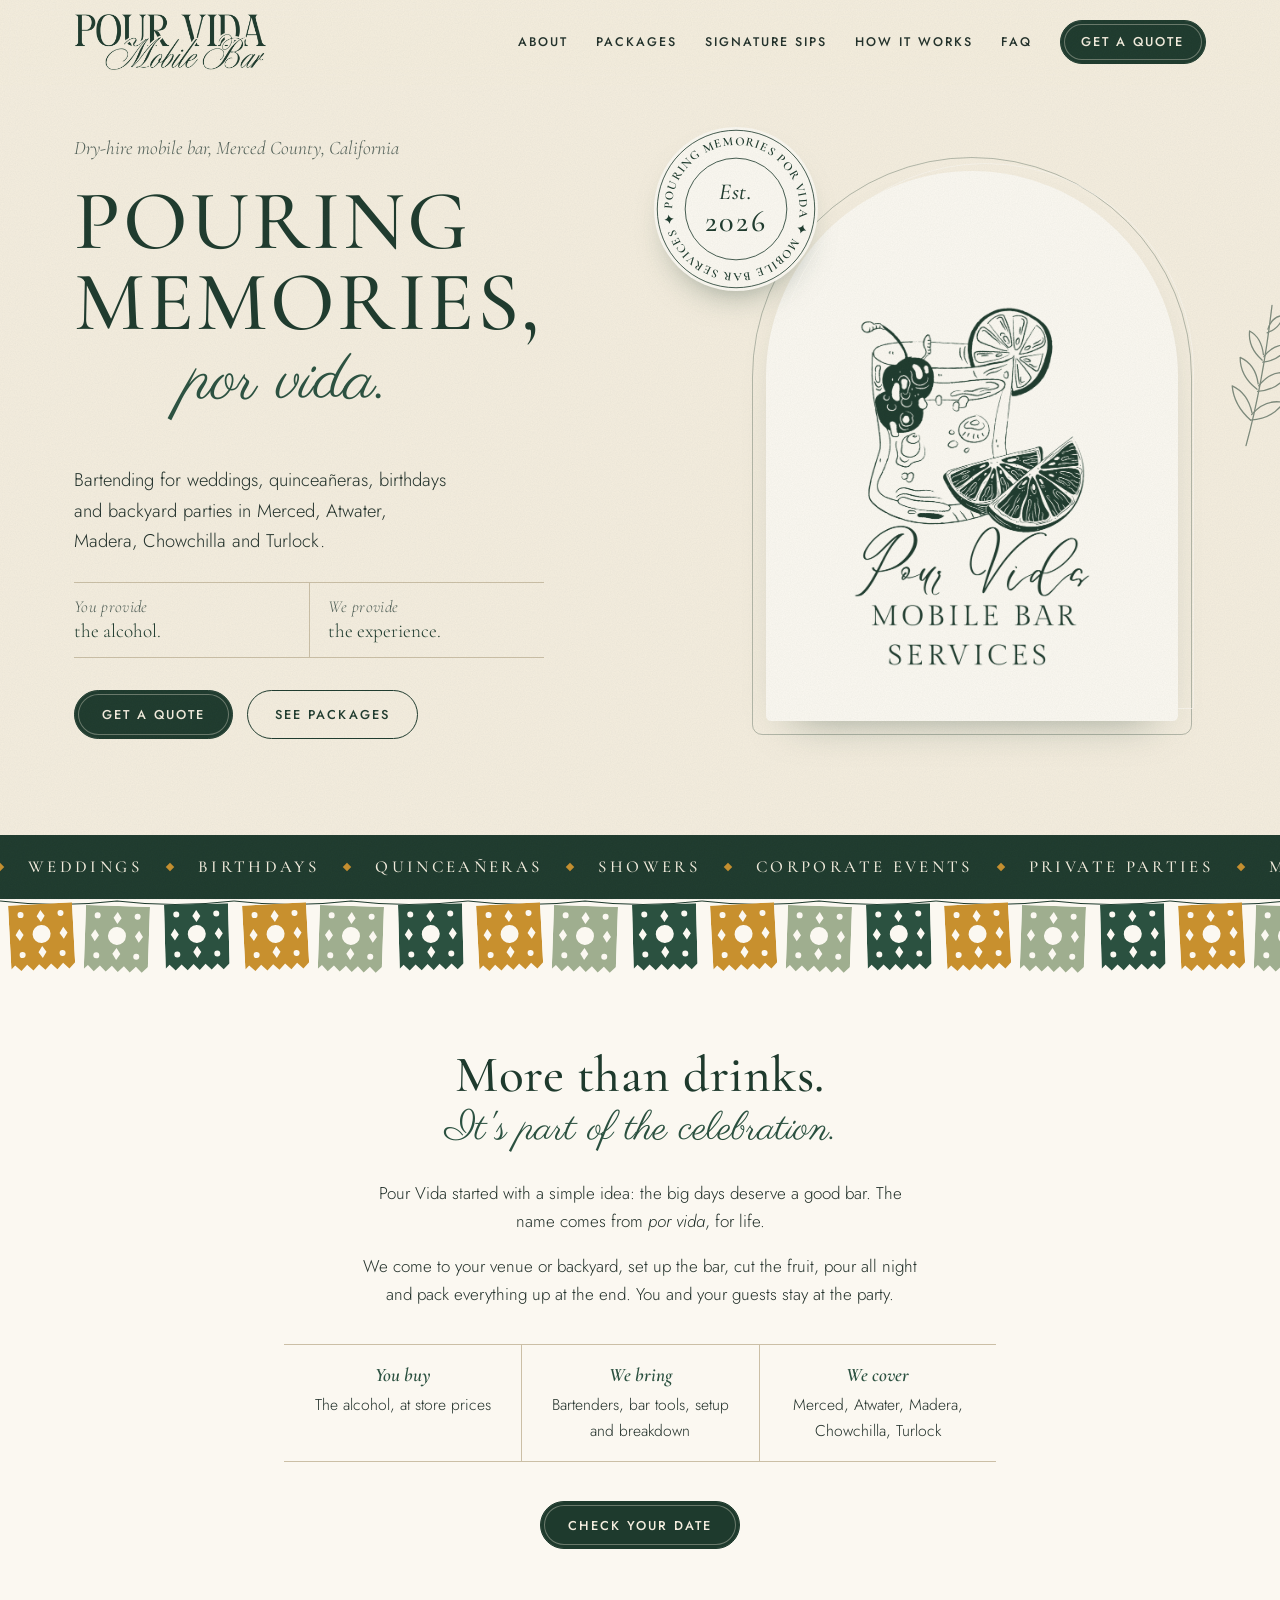
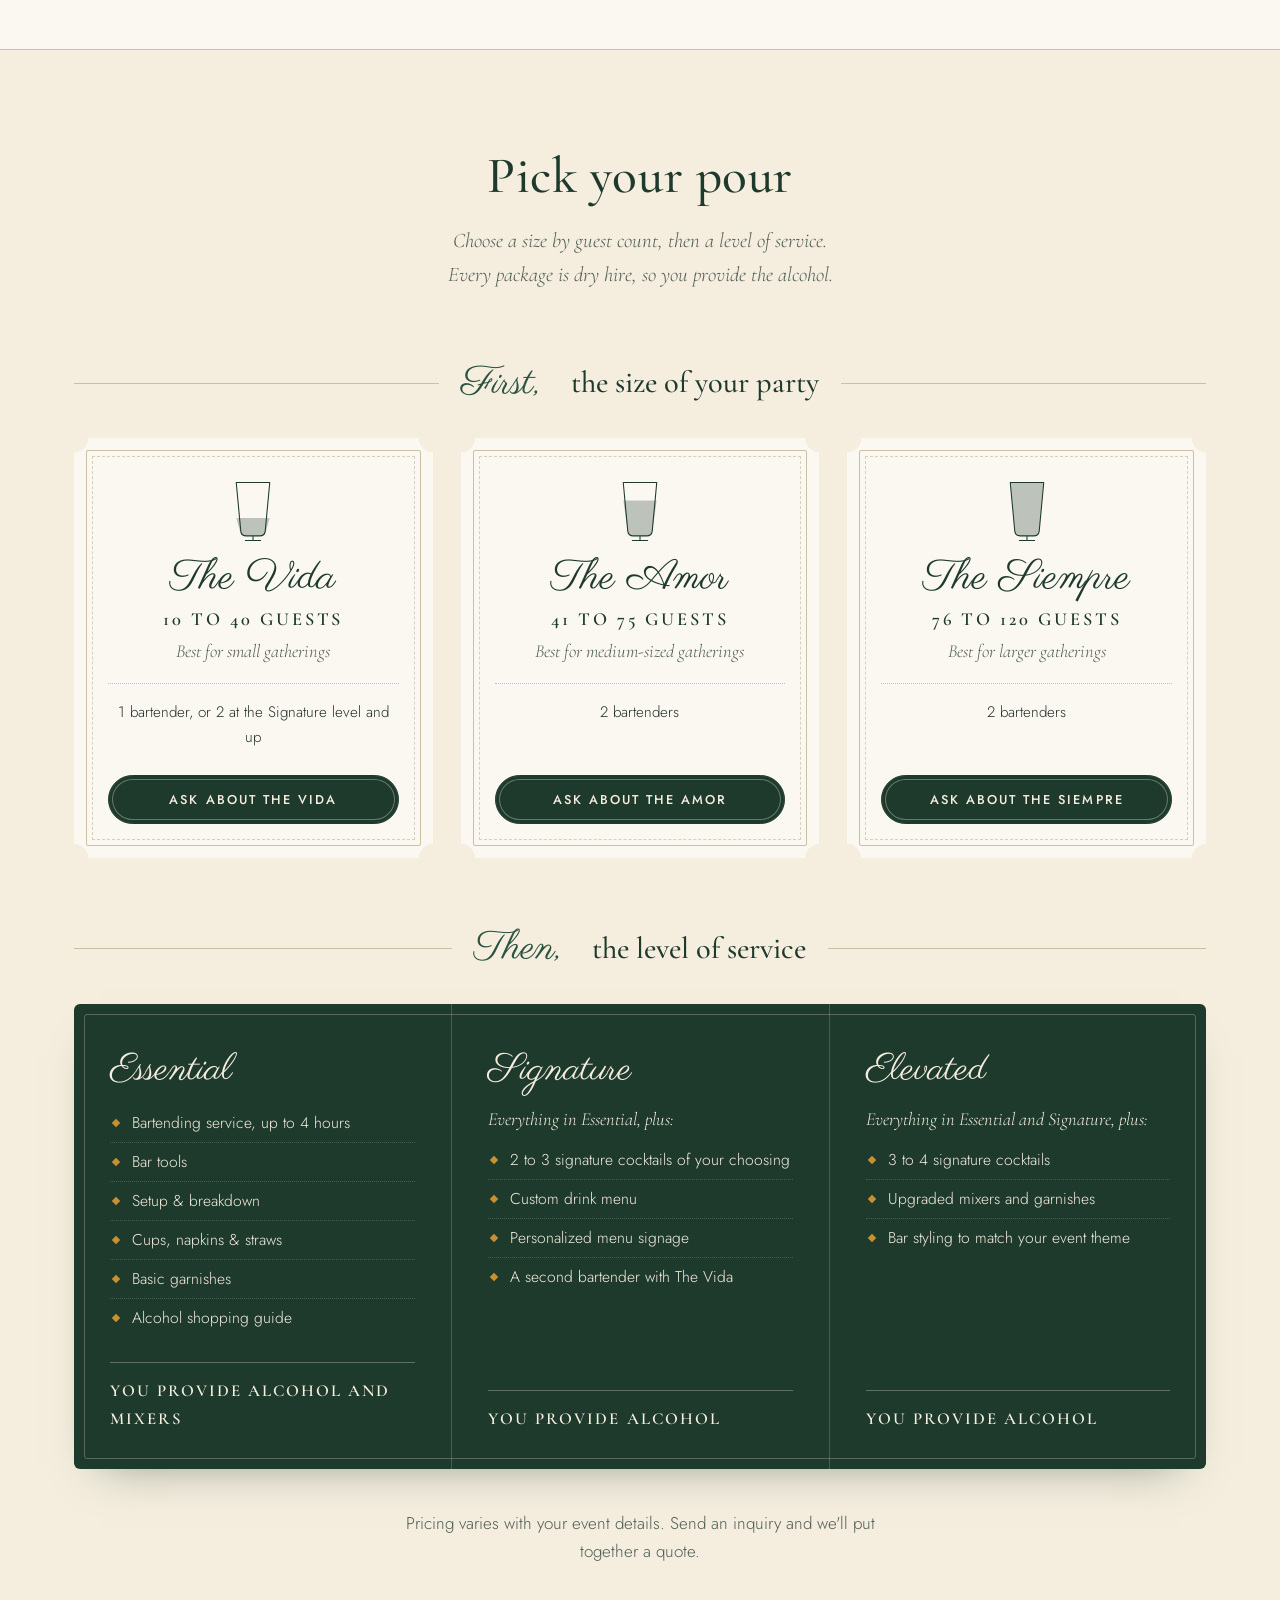
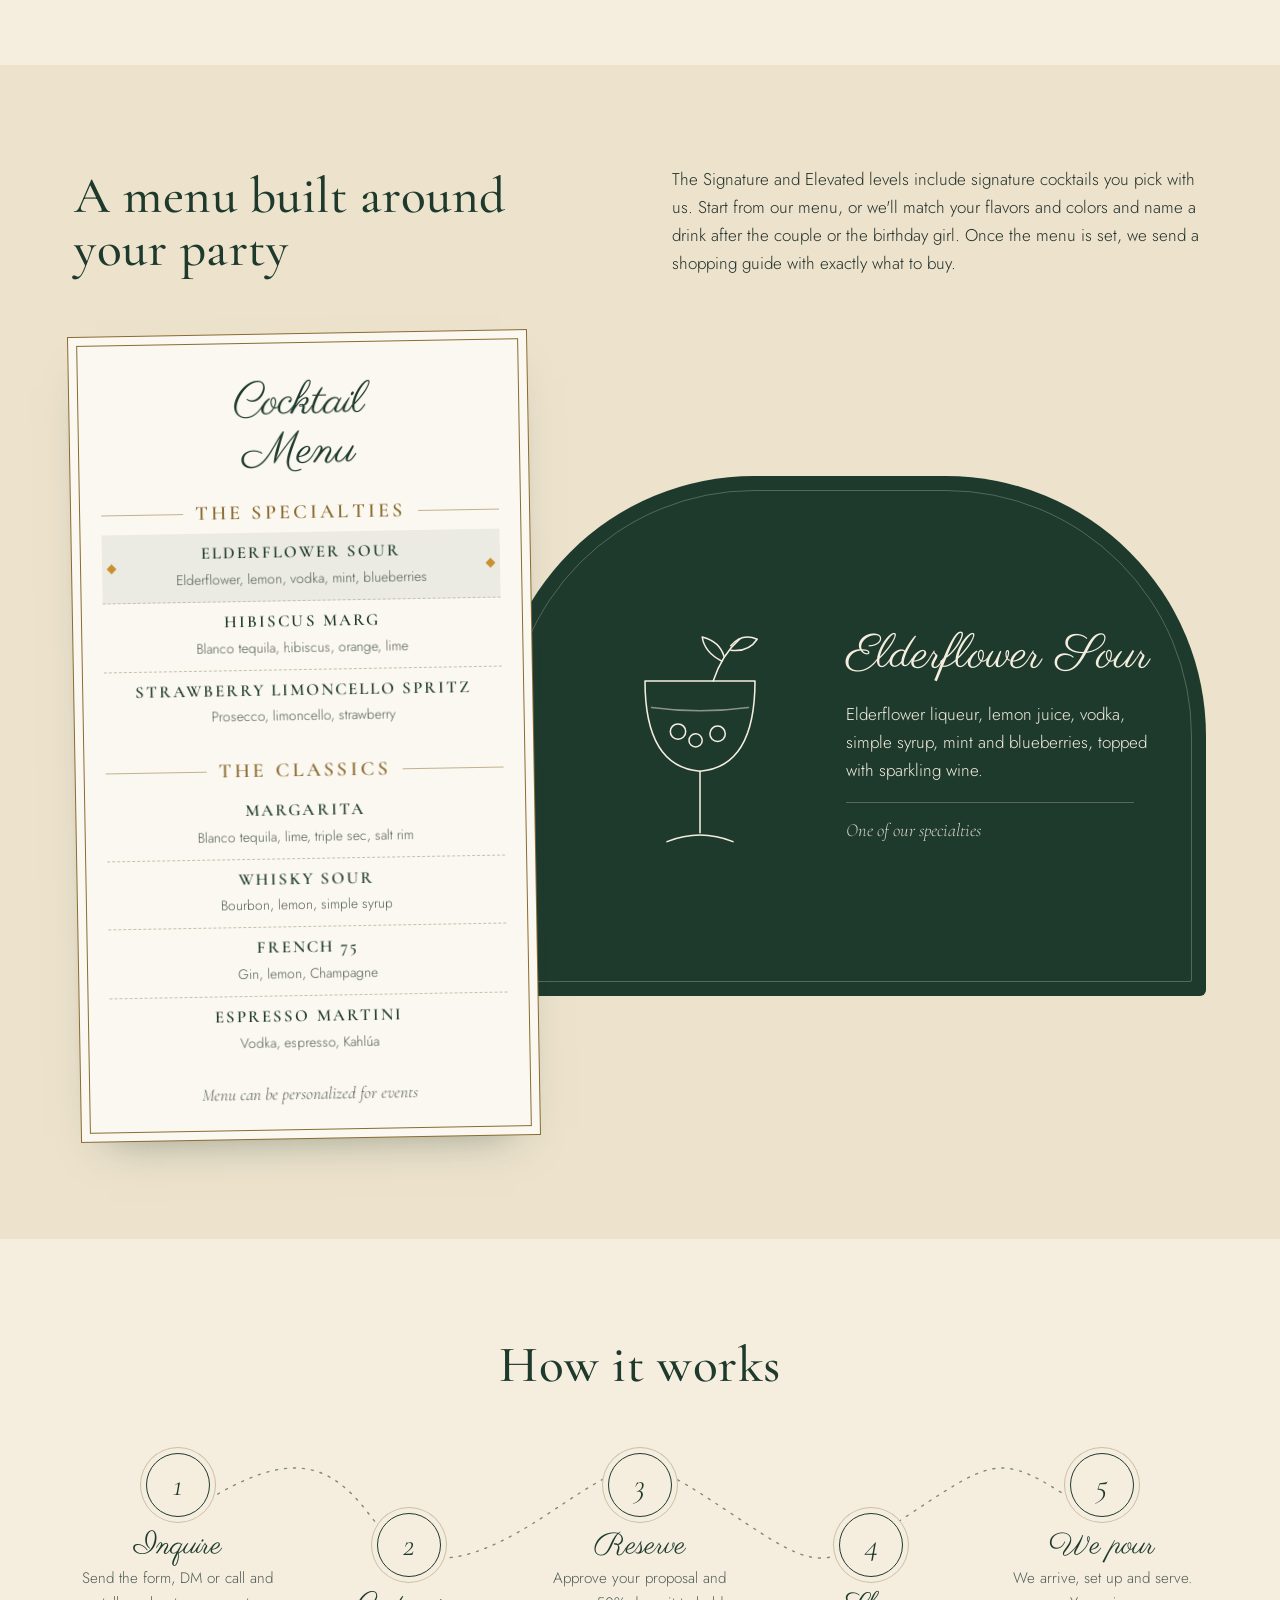
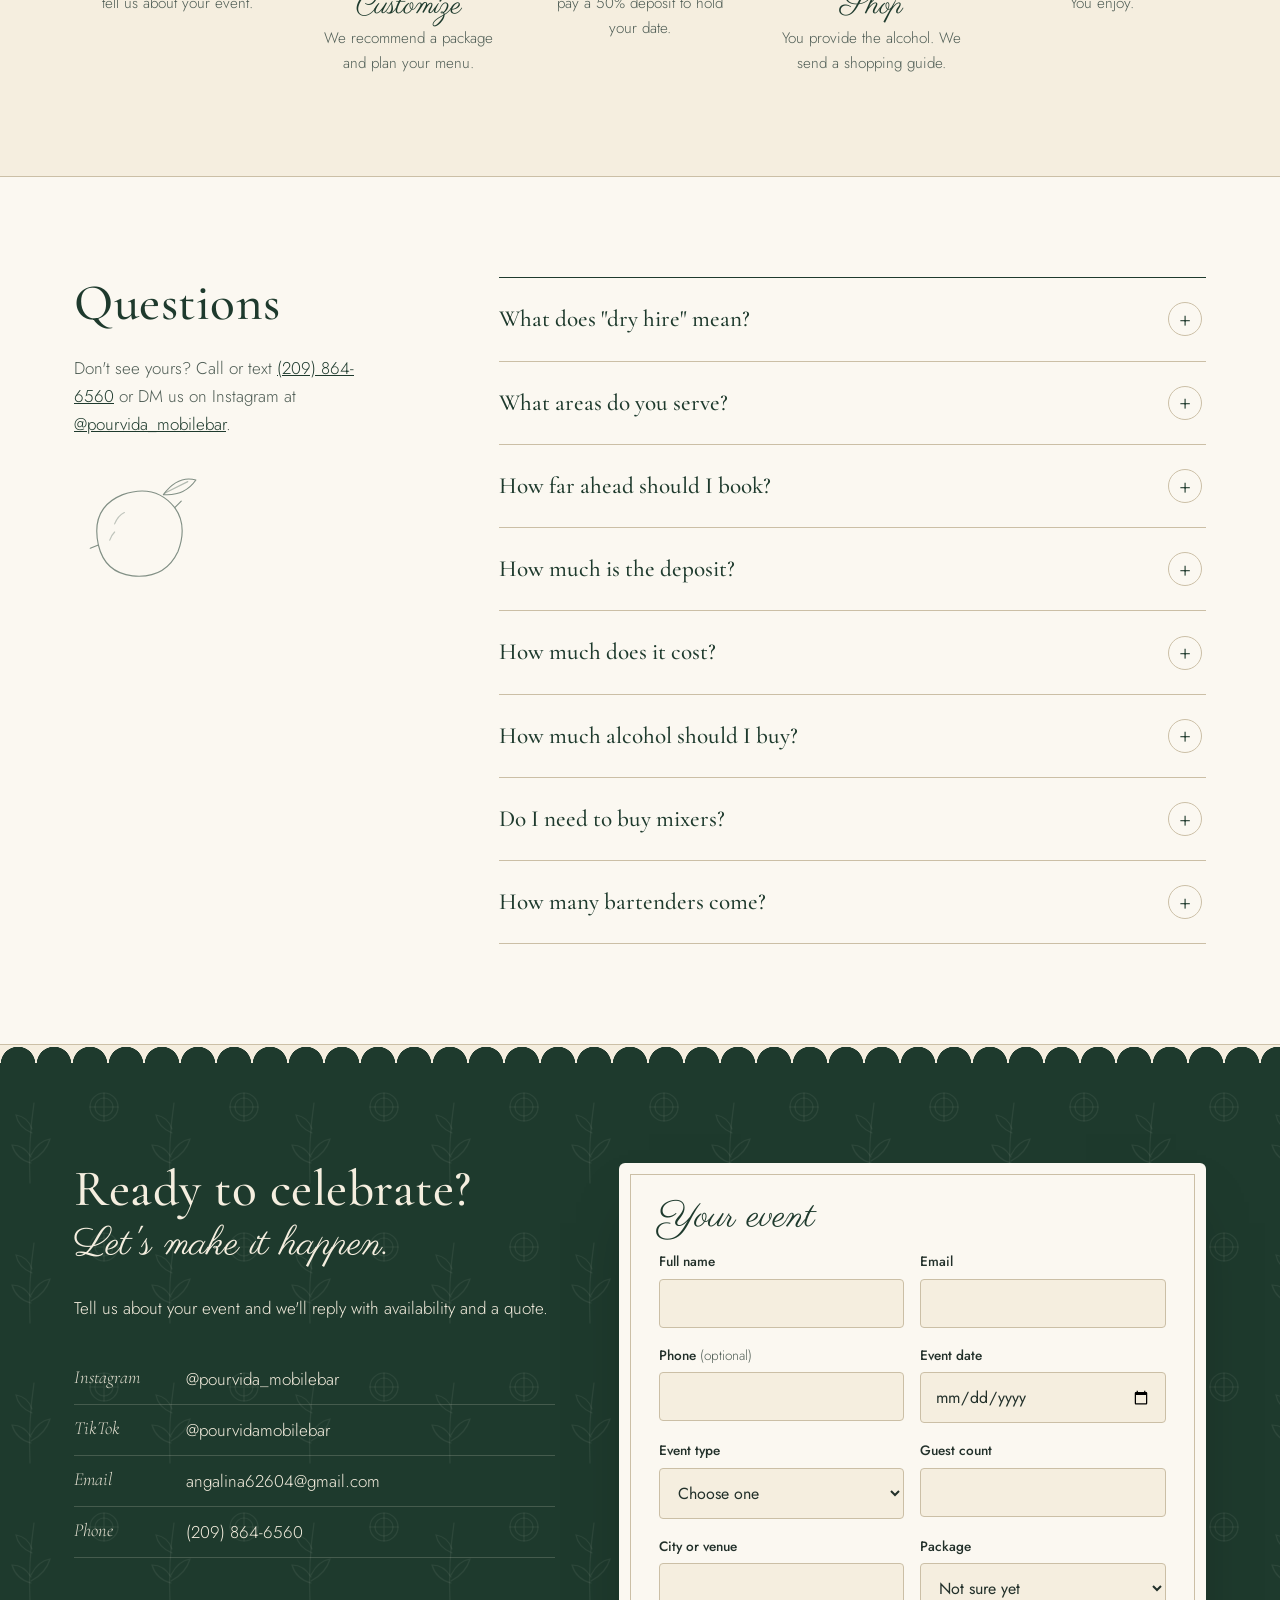
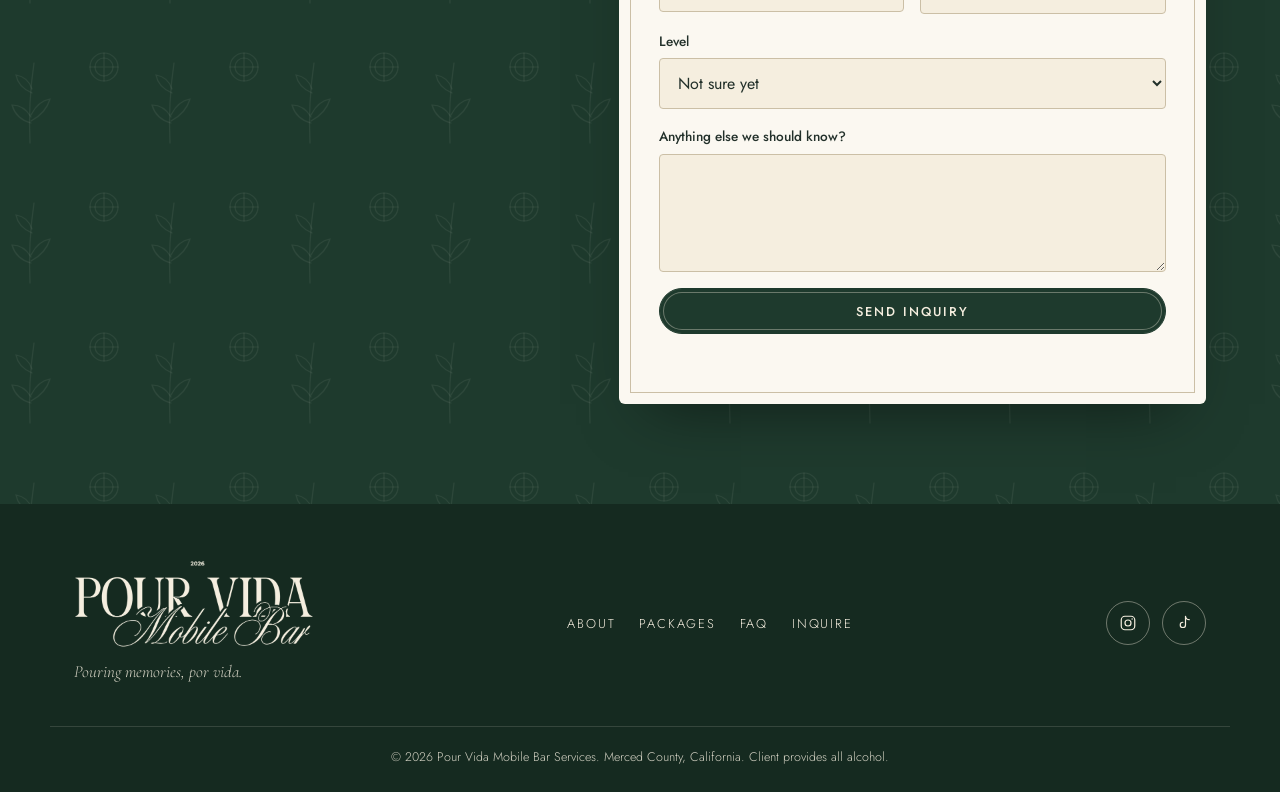
==== commit 9486efc7: "Lighten the page: drop repeated events section, simplify About The six-icon "Your celebration. Our b" ====
--- a/index.html
+++ b/index.html
@@ -150,58 +150,17 @@
       </svg>
     </div>
 
-    <section class="section services" aria-labelledby="services-title">
-      <div class="container">
-        <h2 id="services-title" class="center">Your celebration. Our bar.</h2>
-        <p class="section-sub center">Every party gets the same setup, bartender and care, whatever the occasion.</p>
-        <ul class="service-shelf">
-          <li>
-            <svg viewBox="0 0 64 64" class="line-art icon" aria-hidden="true"><path d="M18 10 L22 32 Q23 38 28 38 L28 54 M22 54 L34 54"/><path d="M46 10 L42 32 Q41 38 36 38 L36 54 M30 54 L42 54" transform="translate(4 0)"/><path d="M19 18 L28 18" /><path d="M44 18 L53 18" transform="translate(-2 0)"/><path d="M30 6 L32 2 M34 7 L38 4 M26 7 L22 4"/></svg>
-            <span>Weddings</span>
-          </li>
-          <li>
-            <svg viewBox="0 0 64 64" class="line-art icon" aria-hidden="true"><path d="M12 14 L52 14 L32 36 Z"/><path d="M32 36 L32 56 M22 56 L42 56"/><path d="M18 20 L46 20" opacity=".5"/><circle cx="46" cy="12" r="6"/><path d="M40 8 L28 26"/></svg>
-            <span>Birthdays</span>
-          </li>
-          <li>
-            <svg viewBox="0 0 64 64" class="line-art icon" aria-hidden="true"><path d="M32 30 Q18 14 10 20 Q4 26 12 32 Q20 38 32 30 Z"/><path d="M32 30 Q46 14 54 20 Q60 26 52 32 Q44 38 32 30 Z"/><circle cx="32" cy="30" r="4"/><path d="M30 34 L22 54 M34 34 L42 54"/></svg>
-            <span>Quinceañeras</span>
-          </li>
-          <li>
-            <svg viewBox="0 0 64 64" class="line-art icon" aria-hidden="true"><path d="M16 12 L48 12 Q48 30 32 34 Q16 30 16 12 Z"/><path d="M32 34 L32 54 M22 54 L42 54"/><path d="M20 18 L44 18" opacity=".5"/><path d="M40 6 L44 12"/><circle cx="40" cy="5" r="2"/></svg>
-            <span>Bridal &amp; Baby Showers</span>
-          </li>
-          <li>
-            <svg viewBox="0 0 64 64" class="line-art icon" aria-hidden="true"><circle cx="32" cy="34" r="18"/><path d="M14 34 L50 34 M32 16 L32 52 M18 24 Q32 30 46 24 M18 44 Q32 38 46 44 M32 16 Q22 34 32 52 M32 16 Q42 34 32 52" opacity=".7"/><path d="M32 16 L32 6"/></svg>
-            <span>Corporate Events</span>
-          </li>
-          <li>
-            <svg viewBox="0 0 64 64" class="line-art icon" aria-hidden="true"><circle cx="26" cy="38" r="16"/><circle cx="26" cy="38" r="11"/><path d="M26 27 L26 49 M15 38 L37 38 M18 30 L34 46 M34 30 L18 46" opacity=".6"/><path d="M40 26 Q52 14 58 18 Q52 30 40 26 Z"/></svg>
-            <span>Private Parties</span>
-          </li>
-        </ul>
-      </div>
-    </section>
-
     <section class="section about" id="about" aria-labelledby="about-title">
-      <div class="container about-grid">
-        <div class="about-media">
-          <figure class="menu-print">
-            <img src="images/cocktail-menu.jpg" alt="The Pour Vida cocktail menu card, listing the specialties and the classics" width="900" height="1164" loading="lazy" />
-          </figure>
-          <svg class="citrus-deco" viewBox="0 0 160 160" aria-hidden="true"><use href="#lemon"/></svg>
-        </div>
-        <div class="about-copy">
-          <h2 id="about-title">More than drinks. <span class="script">It's part of the celebration.</span></h2>
-          <p class="dropcap">Pour Vida started with a simple idea: the big days deserve a good bar. The name comes from <em>por vida</em>, for life.</p>
-          <p>We come to your venue or backyard, set up the bar, cut the fruit, pour all night and pack everything up at the end. You and your guests stay at the party.</p>
-          <dl class="about-facts">
-            <div><dt>You buy</dt><dd>The alcohol, at store prices</dd></div>
-            <div><dt>We bring</dt><dd>Bartenders, bar tools, setup and breakdown</dd></div>
-            <div><dt>We cover</dt><dd>Merced, Atwater, Madera, Chowchilla, Turlock</dd></div>
-          </dl>
-          <a href="#inquire" class="btn btn-dark">Check Your Date</a>
-        </div>
+      <div class="container about-inner">
+        <h2 id="about-title">More than drinks. <span class="script">It's part of the celebration.</span></h2>
+        <p>Pour Vida started with a simple idea: the big days deserve a good bar. The name comes from <em>por vida</em>, for life.</p>
+        <p>We come to your venue or backyard, set up the bar, cut the fruit, pour all night and pack everything up at the end. You and your guests stay at the party.</p>
+        <dl class="about-facts">
+          <div><dt>You buy</dt><dd>The alcohol, at store prices</dd></div>
+          <div><dt>We bring</dt><dd>Bartenders, bar tools, setup and breakdown</dd></div>
+          <div><dt>We cover</dt><dd>Merced, Atwater, Madera, Chowchilla, Turlock</dd></div>
+        </dl>
+        <a href="#inquire" class="btn btn-dark">Check Your Date</a>
       </div>
     </section>
 
--- a/css/styles.css
+++ b/css/styles.css
@@ -293,56 +293,21 @@
 /* ---------- Sections ---------- */
 .section { padding: 100px 0; position: relative; }
 
-/* Services: arched niches on a back-bar shelf, staggered like bottles */
-.services { padding-top: 150px; }
-.service-shelf {
-  list-style: none; padding: 0 0 0; margin: 56px 0 0;
-  display: grid; grid-template-columns: repeat(6, 1fr); gap: 18px; align-items: end;
-  position: relative;
-}
-.service-shelf::after {
-  content: ""; position: absolute; left: -12px; right: -12px; bottom: -14px; height: 10px;
-  border-top: 2px solid var(--green); border-bottom: 1px solid var(--green); opacity: .8;
-}
-.service-shelf li {
-  text-align: center; color: var(--green);
-  border: 1px solid var(--line); border-bottom: 0;
-  border-radius: 999px 999px 0 0;
-  background: linear-gradient(var(--paper), rgba(251,248,241,0));
-  padding: 44px 10px 26px;
-  position: relative;
-}
-.service-shelf li::before {
-  content: ""; position: absolute; inset: 7px 7px 0; border: 1px solid var(--line); border-bottom: 0;
-  border-radius: 999px 999px 0 0; opacity: .6;
-}
-.service-shelf li:nth-child(odd) { padding-top: 70px; }
-.service-shelf .icon { display: block; width: 60px; height: 60px; margin: 0 auto 16px; position: relative; }
-.service-shelf span {
-  display: block; font-size: .76rem; font-weight: 500; letter-spacing: .14em; text-transform: uppercase; color: var(--ink);
-  position: relative;
-}
 
 /* About: photo with an inset print and lemon, facts as a small ledger */
 .about { background: var(--paper); border-block: 1px solid var(--line); overflow: hidden; }
-.about-grid { display: grid; grid-template-columns: 1fr 1fr; gap: 88px; align-items: center; }
-.about-media { position: relative; padding: 10px 40px 40px 10px; }
-.menu-print {
-  max-width: 440px; margin: 0 auto; background: var(--paper);
-  padding: 10px; box-shadow: var(--shadow); transform: rotate(-2deg);
-  border: 1px solid var(--line);
-}
-.menu-print img { width: 100%; height: auto; }
-.citrus-deco { position: absolute; left: -30px; bottom: -36px; width: 140px; color: var(--green); opacity: .5; pointer-events: none; transform: rotate(-20deg); }
-.about-copy p { max-width: 52ch; }
-.dropcap::first-letter {
-  float: left; font-family: var(--serif); font-weight: 500; font-size: 3.9rem; line-height: .82;
-  color: var(--green); padding: .06em .1em 0 0;
-}
-.about-facts { margin: 1.8rem 0 2rem; border-top: 1px solid var(--line); }
-.about-facts > div { display: grid; grid-template-columns: 110px 1fr; gap: 16px; padding: 12px 0; border-bottom: 1px solid var(--line); }
+/* About: one calm centered column; picado hangs into its top padding */
+.about { padding-top: 150px; border-top: 0; }
+.about-inner { max-width: 760px; text-align: center; }
+.about-inner p { max-width: 56ch; margin-inline: auto; }
+.about-facts {
+  display: grid; grid-template-columns: repeat(3, 1fr); margin: 2.2rem 0 2.4rem;
+  border-block: 1px solid var(--line);
+}
+.about-facts > div { padding: 18px 16px; }
+.about-facts > div + div { border-left: 1px solid var(--line); }
 .about-facts dt { font-family: var(--serif); font-style: italic; font-weight: 600; font-size: 1.2rem; line-height: 1.3; color: var(--green-2); align-self: center; }
-.about-facts dd { margin: 0; align-self: center; }
+.about-facts dd { margin: 4px 0 0; font-size: .98rem; }
 
 /* Packages: pick a size (glass fills by guest count), then a level */
 .pkg-step {
@@ -606,11 +571,7 @@
 @media (max-width: 1080px) {
   .site-nav { gap: 20px; }
   .hero-grid { gap: 48px; }
-  .service-shelf { grid-template-columns: repeat(3, 1fr); row-gap: 56px; }
-  .service-shelf::after { display: none; }
-  .service-shelf li { border-bottom: 2px solid var(--green); }
-  .service-shelf li:nth-child(odd) { padding-top: 44px; }
-  .sips-grid { grid-template-columns: 360px 1fr; }
+          .sips-grid { grid-template-columns: 360px 1fr; }
   .sip-stage { grid-template-columns: 1fr; padding: 80px 40px 44px 80px; text-align: center; justify-items: center; }
   .sip-art { width: 170px; }
   .steps { grid-template-columns: repeat(3, 1fr); row-gap: 40px; }
@@ -637,9 +598,9 @@
   .nav-toggle[aria-expanded="true"] span:nth-child(3) { transform: translateY(-7.5px) rotate(-45deg); }
 
   .section { padding: 76px 0; }
-  .services { padding-top: 120px; }
-  .hero { padding-bottom: 80px; }
-  .hero-grid, .about-grid, .inquire-grid, .faq-grid, .sips-head { grid-template-columns: 1fr; gap: 44px; }
+  .about { padding-top: 120px; }
+    .hero { padding-bottom: 80px; }
+  .hero-grid, .inquire-grid, .faq-grid, .sips-head { grid-template-columns: 1fr; gap: 44px; }
   .sips-head { gap: 16px; margin-bottom: 40px; }
   .hero-stack { max-width: 460px; margin: 0 auto 14px; width: 100%; padding: 20px 14px 0; }
   .arch-ghost { inset: 6px 0 -14px; }
@@ -647,8 +608,7 @@
   .seal-center { font-size: 1.25rem; }
   .seal-ring text { font-size: 14.5px; }
   .arch-sprig { display: none; }
-  .about-media { max-width: 520px; }
-  .package-grid { grid-template-columns: 1fr; max-width: 460px; margin-inline: auto; gap: 32px; }
+    .package-grid { grid-template-columns: 1fr; max-width: 460px; margin-inline: auto; gap: 32px; }
   .levels { grid-template-columns: 1fr; max-width: 460px; margin-inline: auto; }
   .level + .level { border-left: 0; border-top: 1px solid rgba(245,238,223,.2); }
   .pkg-step { font-size: 1.5rem; gap: 14px; }
@@ -666,9 +626,9 @@
   h1 .script { padding-left: .6em; }
   .hero-split p { font-size: 1.05rem; }
   .band-list li { font-size: .9rem; padding: 0 20px; }
-  .service-shelf { grid-template-columns: repeat(2, 1fr); gap: 14px; row-gap: 40px; }
-  .about-media { padding: 0 30px 40px 0; }
-  .about-facts > div { grid-template-columns: 90px 1fr; }
+  .about-facts { grid-template-columns: 1fr; }
+  .about-facts > div + div { border-left: 0; border-top: 1px solid var(--line); }
+  .about-facts > div { padding: 14px 0; }
   .steps { grid-template-columns: 1fr; }
   .steps li { display: grid; grid-template-columns: 64px 1fr; column-gap: 18px; text-align: left; padding: 0; }
   .steps .step-num { grid-row: span 2; margin: 0; }
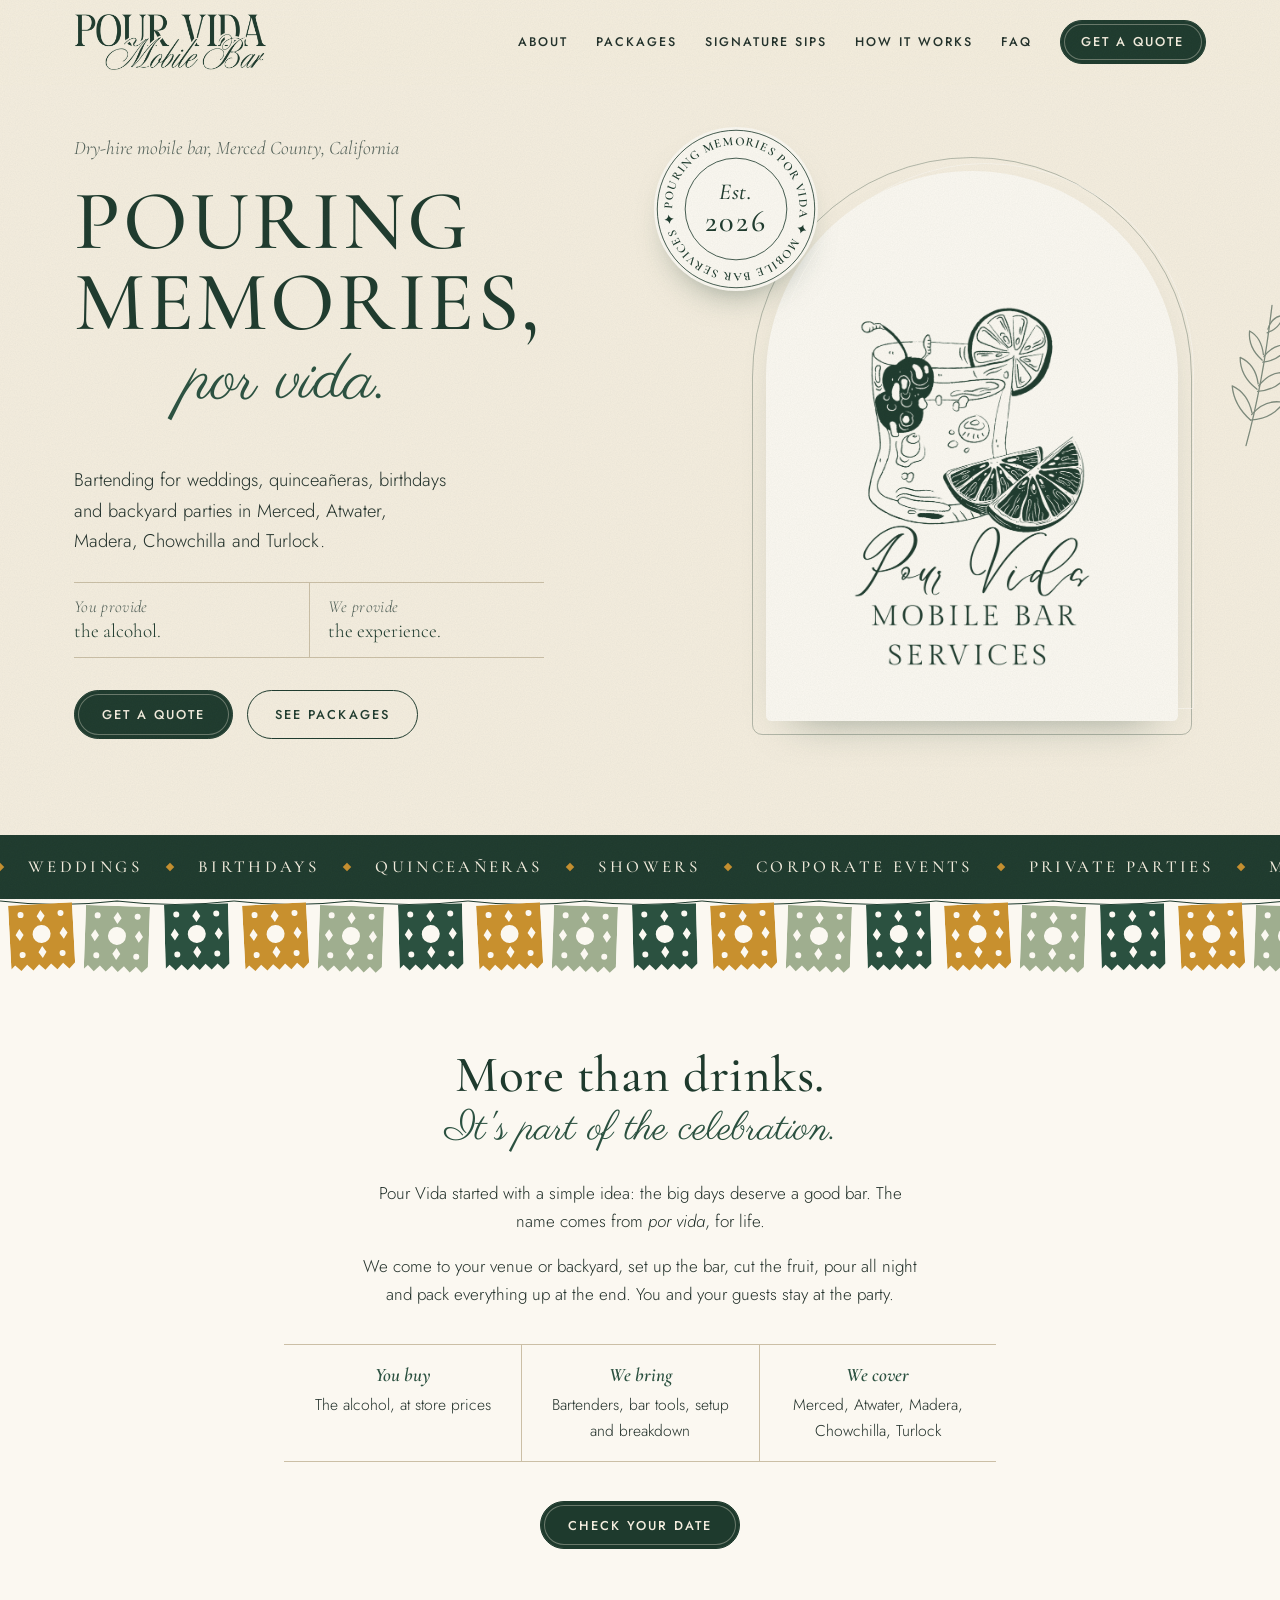
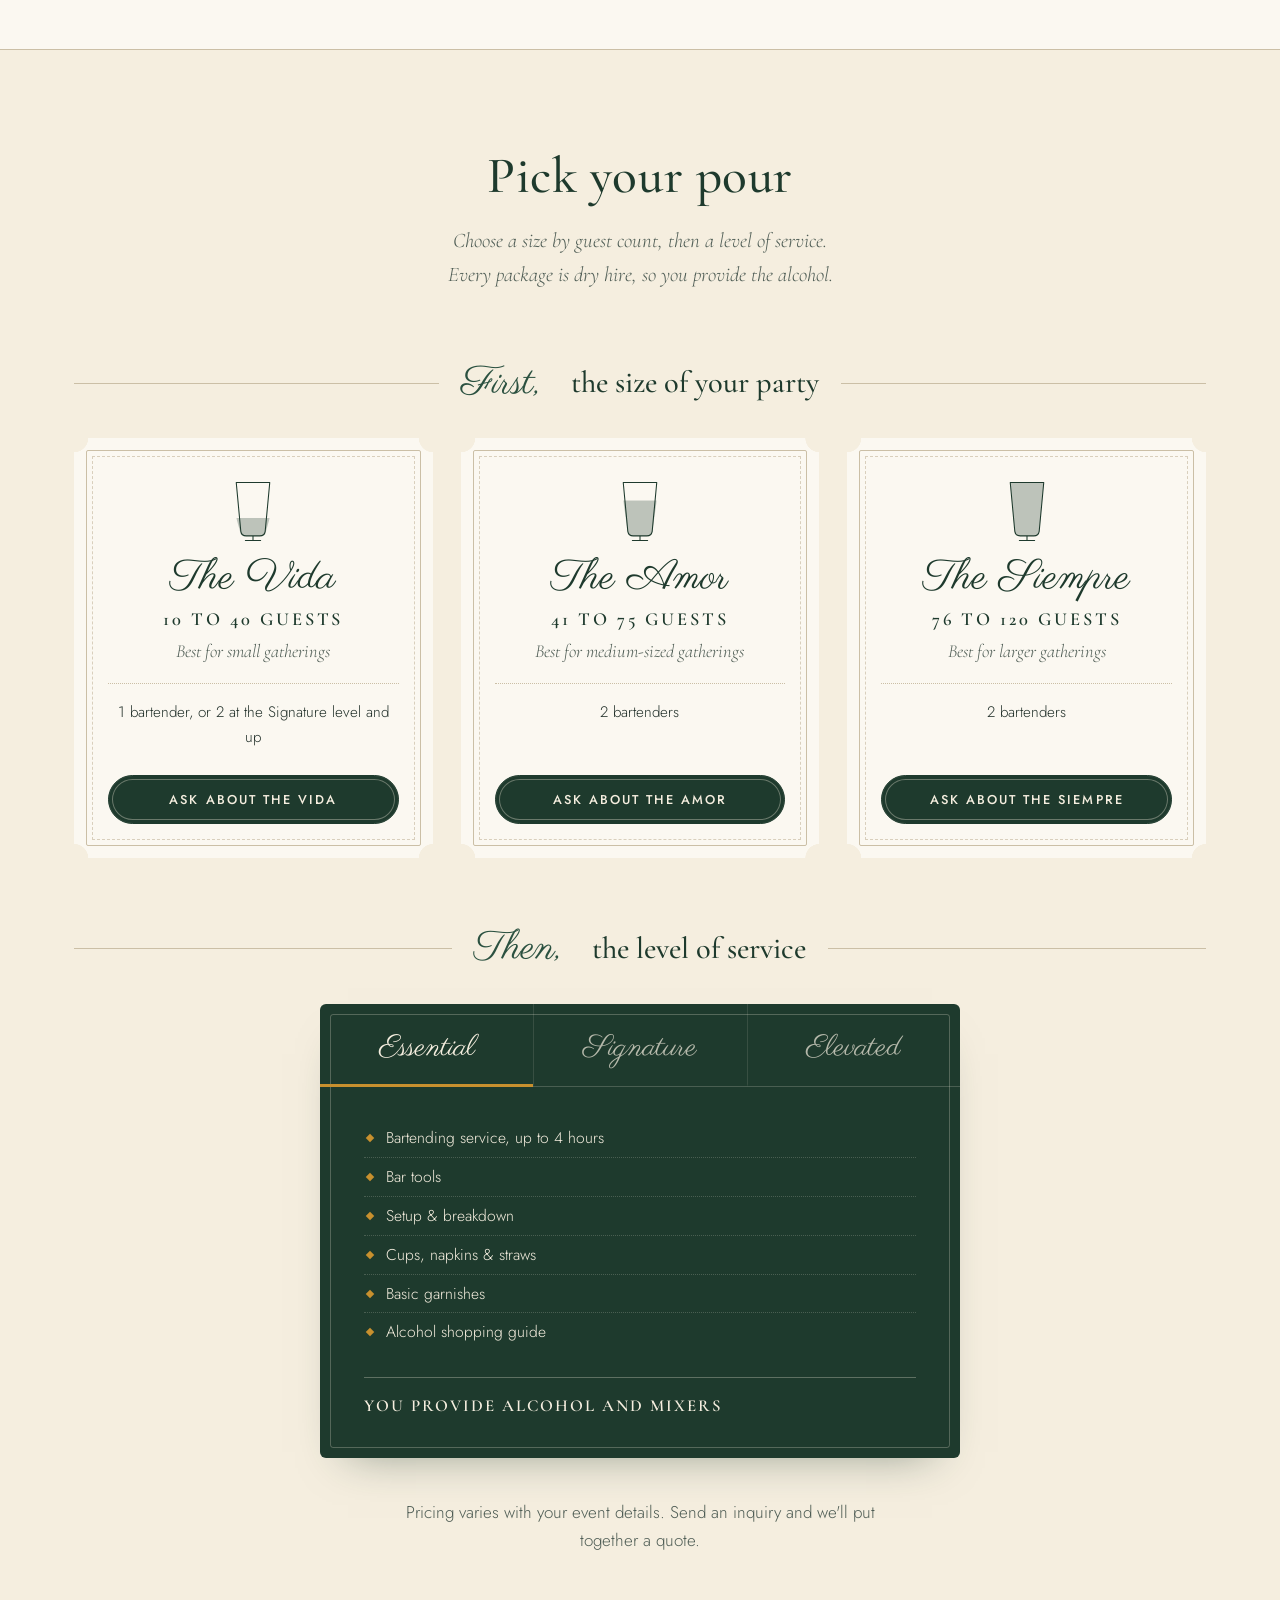
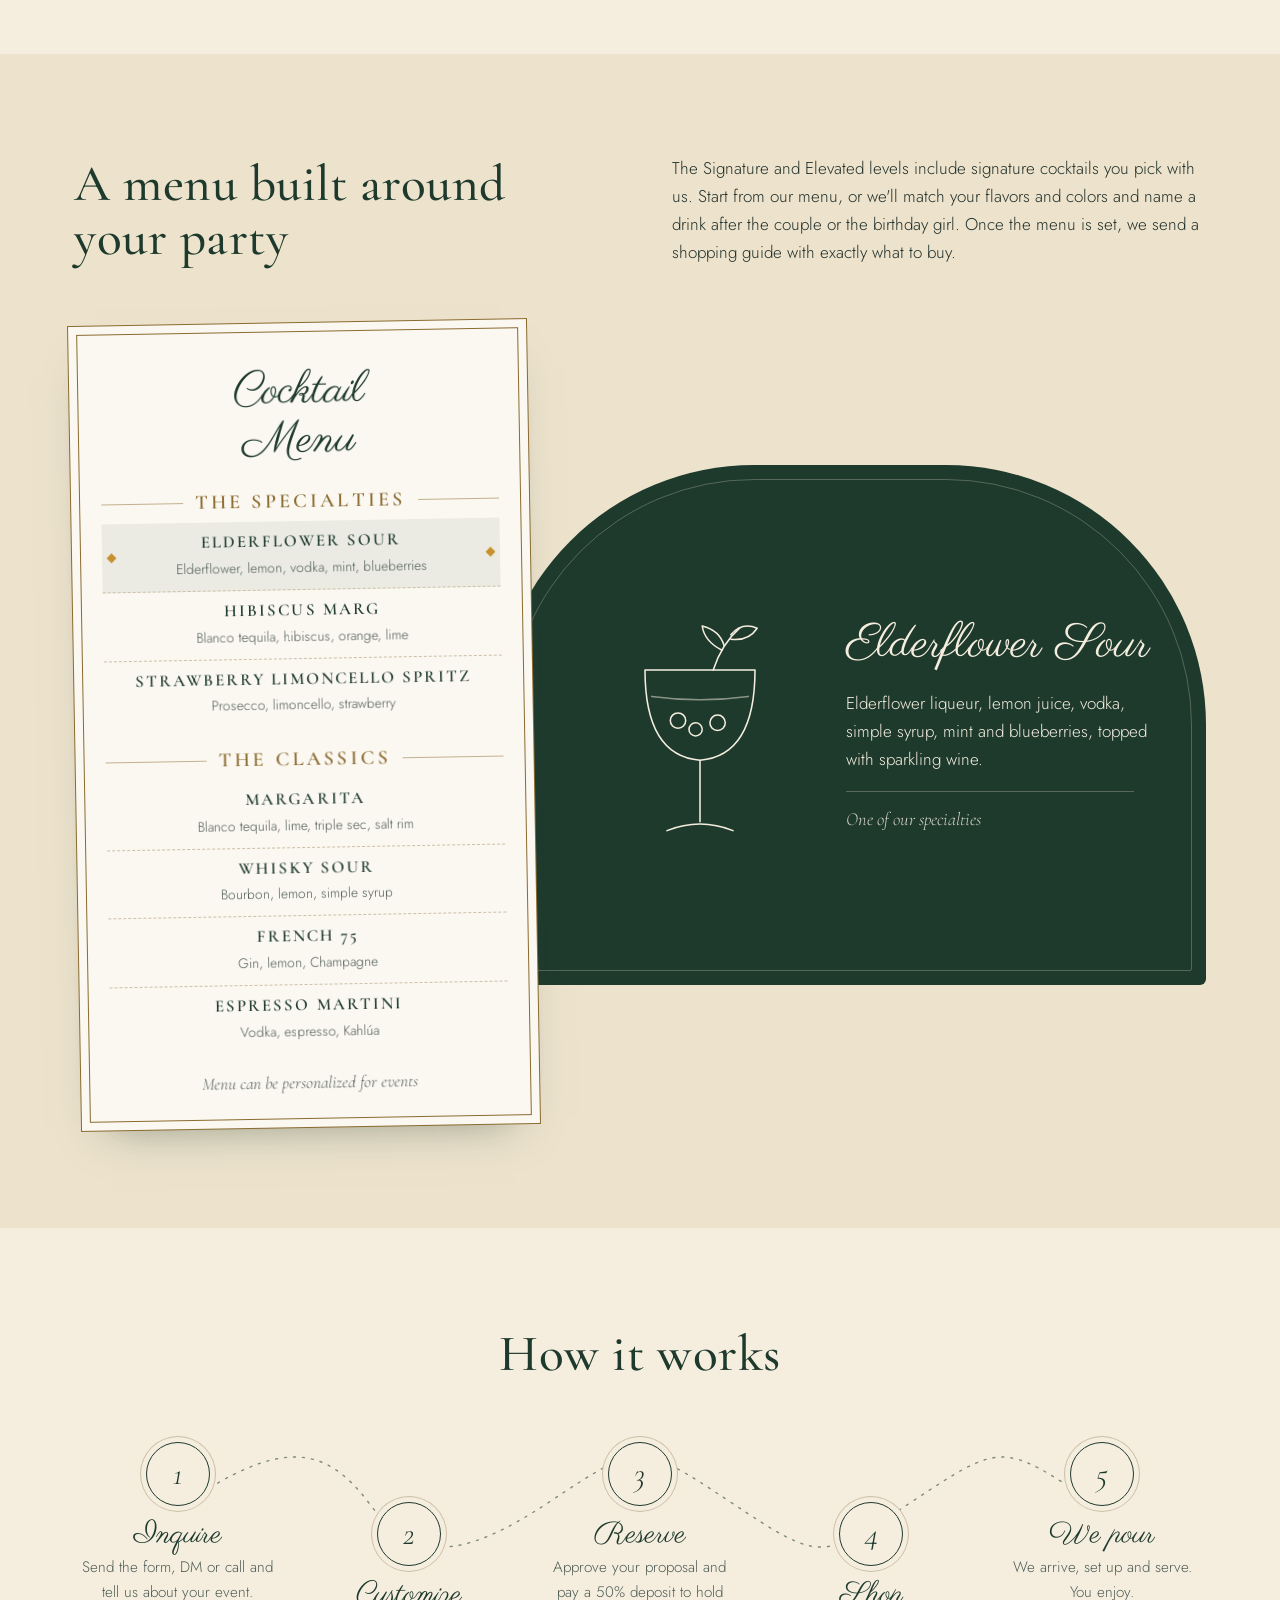
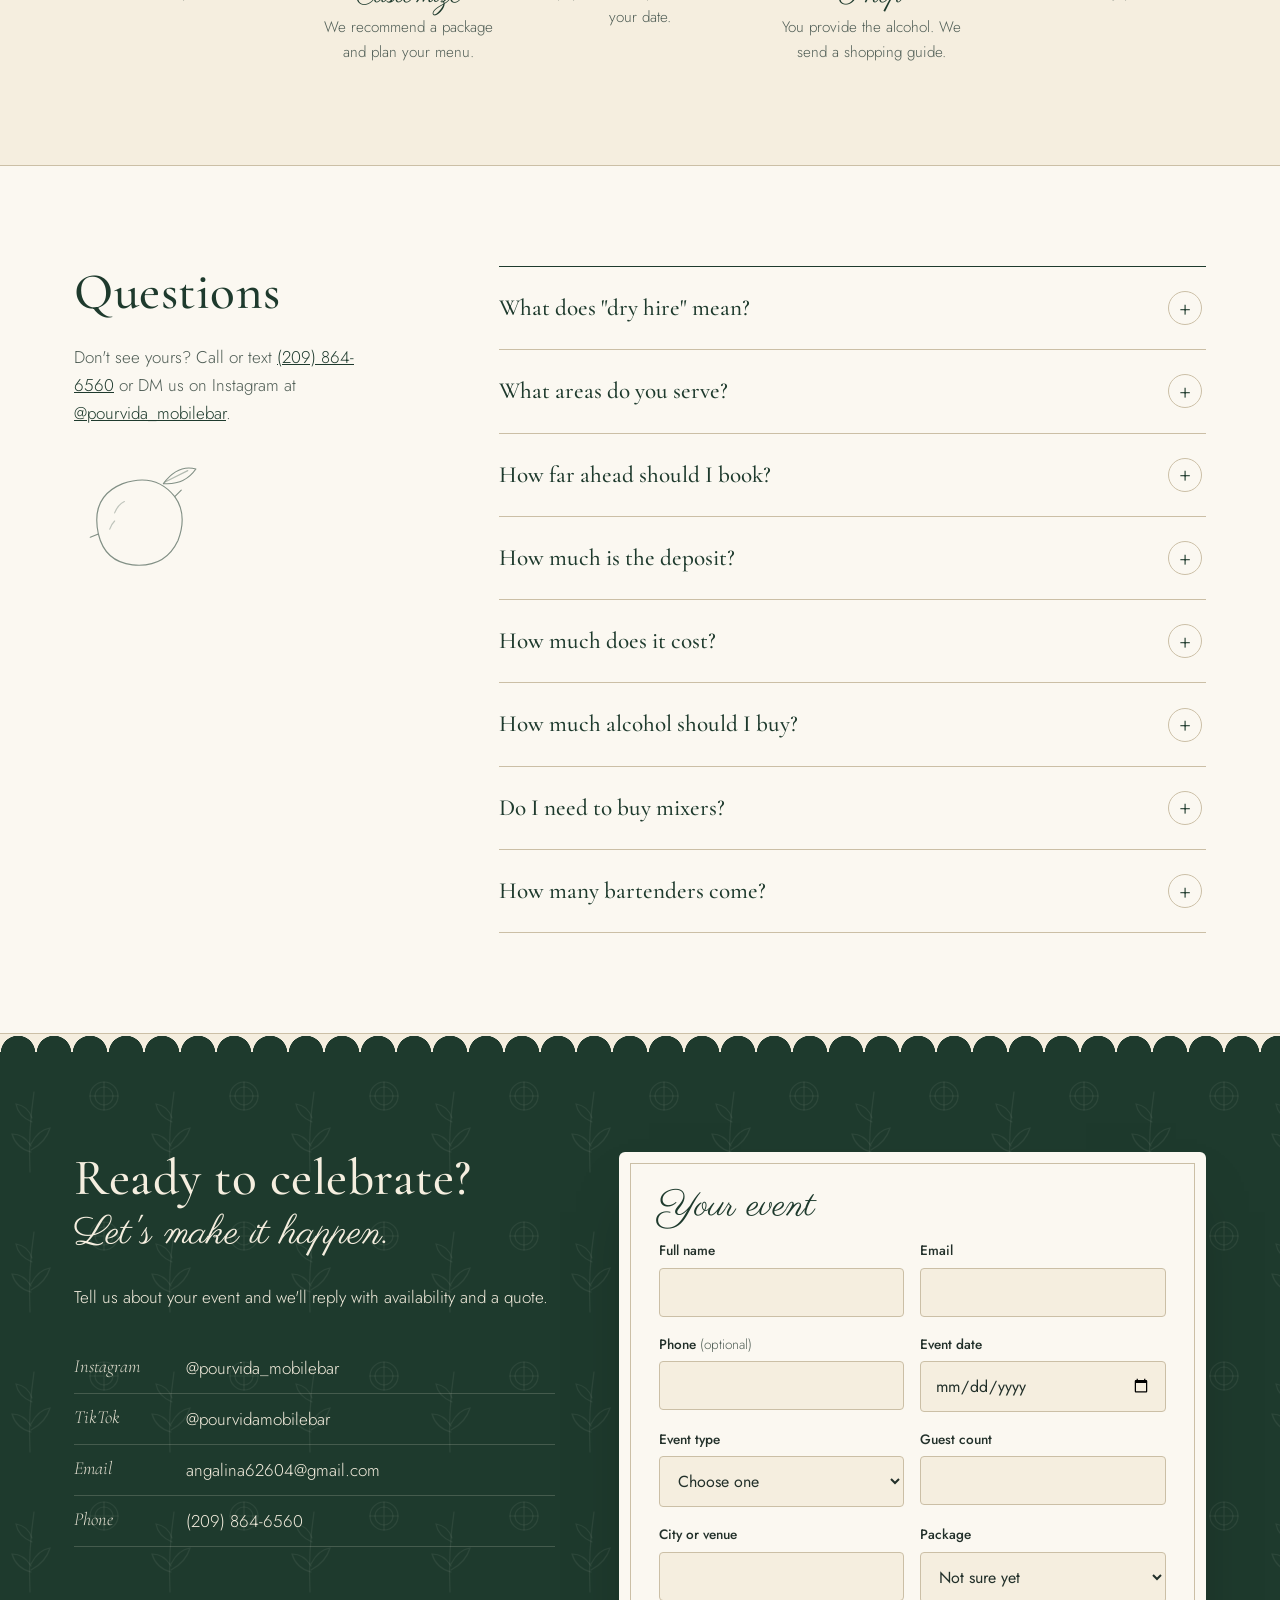
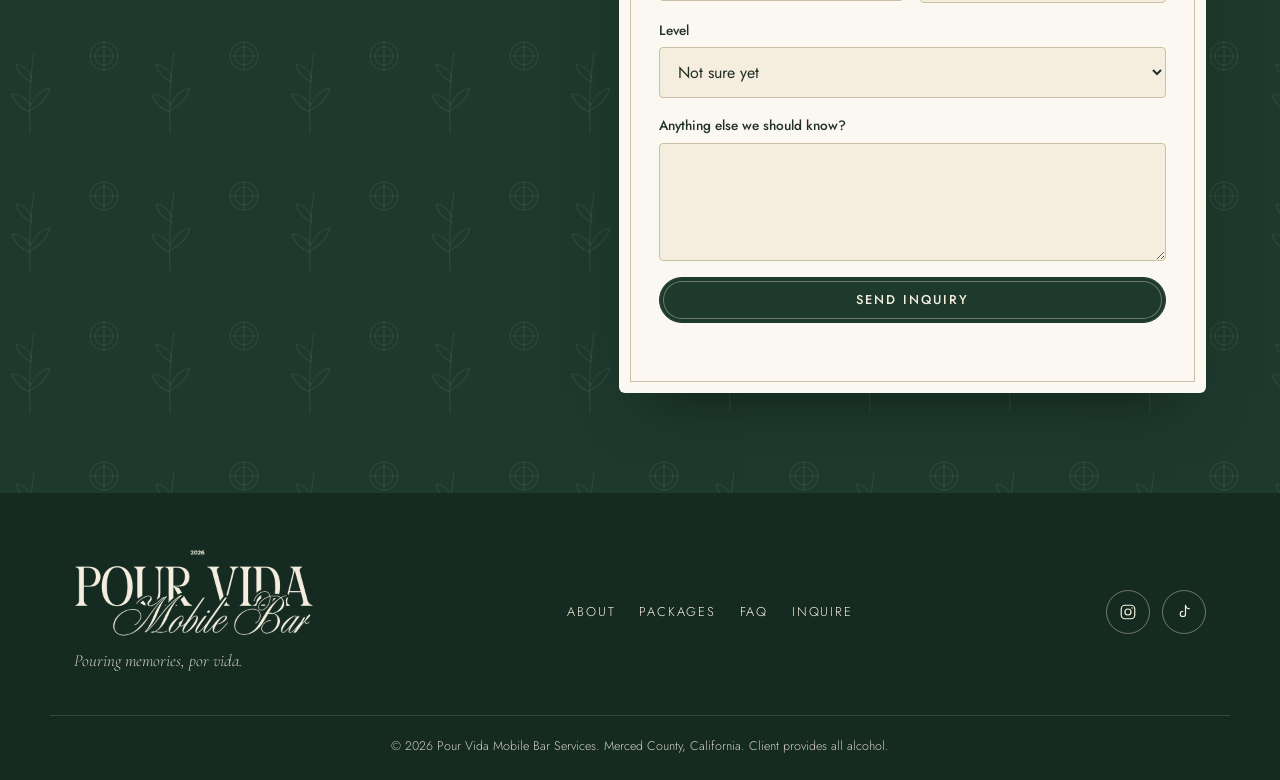
==== commit 678ccca4: "Show levels of service as tabs inside Packages The three levels (Essential, Signature, Elevated) wer" ====
--- a/index.html
+++ b/index.html
@@ -199,8 +199,12 @@
 
         <h3 class="pkg-step"><span class="script">Then,</span> the level of service</h3>
         <div class="levels">
-          <section class="level" aria-labelledby="lvl-essential">
-            <h4 id="lvl-essential">Essential</h4>
+          <div class="level-tabs" role="tablist" aria-label="Level of service">
+            <button role="tab" id="lvl-tab-essential" aria-controls="lvl-essential" aria-selected="true">Essential</button>
+            <button role="tab" id="lvl-tab-signature" aria-controls="lvl-signature" aria-selected="false" tabindex="-1">Signature</button>
+            <button role="tab" id="lvl-tab-elevated" aria-controls="lvl-elevated" aria-selected="false" tabindex="-1">Elevated</button>
+          </div>
+          <div class="level" id="lvl-essential" role="tabpanel" aria-labelledby="lvl-tab-essential" tabindex="0">
             <ul>
               <li>Bartending service, up to 4 hours</li>
               <li>Bar tools</li>
@@ -210,9 +214,8 @@
               <li>Alcohol shopping guide</li>
             </ul>
             <p class="level-you">You provide alcohol and mixers</p>
-          </section>
-          <section class="level" aria-labelledby="lvl-signature">
-            <h4 id="lvl-signature">Signature</h4>
+          </div>
+          <div class="level" id="lvl-signature" role="tabpanel" aria-labelledby="lvl-tab-signature" tabindex="0" hidden>
             <p class="level-plus">Everything in Essential, plus:</p>
             <ul>
               <li>2 to 3 signature cocktails of your choosing</li>
@@ -221,9 +224,8 @@
               <li>A second bartender with The Vida</li>
             </ul>
             <p class="level-you">You provide alcohol</p>
-          </section>
-          <section class="level" aria-labelledby="lvl-elevated">
-            <h4 id="lvl-elevated">Elevated</h4>
+          </div>
+          <div class="level" id="lvl-elevated" role="tabpanel" aria-labelledby="lvl-tab-elevated" tabindex="0" hidden>
             <p class="level-plus">Everything in Essential and Signature, plus:</p>
             <ul>
               <li>3 to 4 signature cocktails</li>
@@ -231,7 +233,7 @@
               <li>Bar styling to match your event theme</li>
             </ul>
             <p class="level-you">You provide alcohol</p>
-          </section>
+          </div>
         </div>
         <p class="pricing-note center">Pricing varies with your event details. Send an inquiry and we'll put together a quote.</p>
       </div>
--- a/css/styles.css
+++ b/css/styles.css
@@ -354,16 +354,27 @@
 .pkg-btn { margin-top: auto; }
 
 .levels {
-  display: grid; grid-template-columns: repeat(3, 1fr);
+  max-width: 640px; margin: 0 auto;
   background: var(--green); color: var(--cream); border-radius: 6px;
-  box-shadow: var(--shadow); position: relative;
+  box-shadow: var(--shadow); position: relative; overflow: hidden;
 }
 .levels::before {
   content: ""; position: absolute; inset: 10px; border: 1px solid rgba(245,238,223,.25); border-radius: 3px; pointer-events: none;
 }
-.level { padding: 44px 36px 36px; display: flex; flex-direction: column; }
-.level + .level { border-left: 1px solid rgba(245,238,223,.2); }
-.level h4 { font-family: var(--script); font-weight: 400; font-size: 2.4rem; line-height: 1.15; color: var(--cream); margin: 0 0 .8rem; }
+.level-tabs { display: grid; grid-template-columns: repeat(3, 1fr); border-bottom: 1px solid rgba(245,238,223,.2); position: relative; z-index: 1; }
+.level-tabs button {
+  all: unset; box-sizing: border-box; cursor: pointer; text-align: center;
+  padding: 26px 8px 18px; font-family: var(--script); font-size: 1.9rem; line-height: 1.2;
+  color: rgba(245,238,223,.7); border-bottom: 3px solid transparent; margin-bottom: -1px;
+  transition: color .2s, border-color .2s, background-color .2s;
+}
+.level-tabs button + button { border-left: 1px solid rgba(245,238,223,.12); }
+.level-tabs button:hover { color: var(--cream); background: rgba(245,238,223,.05); }
+.level-tabs button[aria-selected="true"] { color: var(--cream); border-bottom-color: var(--marigold); }
+.level-tabs button:focus-visible { outline: 2px solid var(--cream); outline-offset: -4px; }
+.level { padding: 32px 44px 38px; position: relative; z-index: 1; }
+.level[hidden] { display: none; }
+.level:focus-visible { outline: 2px solid var(--cream); outline-offset: -6px; }
 .level-plus { font-family: var(--serif); font-style: italic; font-size: 1.15rem; margin: 0 0 .4rem; }
 .level ul { list-style: none; padding: 0; margin: 0 0 1.6rem; font-size: .98rem; }
 .level li { padding: 6px 0 6px 22px; position: relative; border-bottom: 1px dotted rgba(245,238,223,.2); }
@@ -609,8 +620,6 @@
   .seal-ring text { font-size: 14.5px; }
   .arch-sprig { display: none; }
     .package-grid { grid-template-columns: 1fr; max-width: 460px; margin-inline: auto; gap: 32px; }
-  .levels { grid-template-columns: 1fr; max-width: 460px; margin-inline: auto; }
-  .level + .level { border-left: 0; border-top: 1px solid rgba(245,238,223,.2); }
   .pkg-step { font-size: 1.5rem; gap: 14px; }
   .sips-grid { grid-template-columns: 1fr; justify-items: center; }
   .sips-card { margin: 0 0 -40px; max-width: 420px; width: 100%; }
@@ -639,7 +648,8 @@
   .sip-stage { padding: 90px 22px 36px; }
   .sip-name { font-size: 2.5rem; }
   .brand img { height: 40px; }
-  .level { padding: 36px 26px 30px; }
+  .level { padding: 26px 24px 30px; }
+  .level-tabs button { font-size: 1.55rem; padding: 22px 4px 14px; }
   .pkg-step { font-size: 1.3rem; }
   .pkg-step::before, .pkg-step::after { display: none; }
   .pkg-step { justify-content: center; }
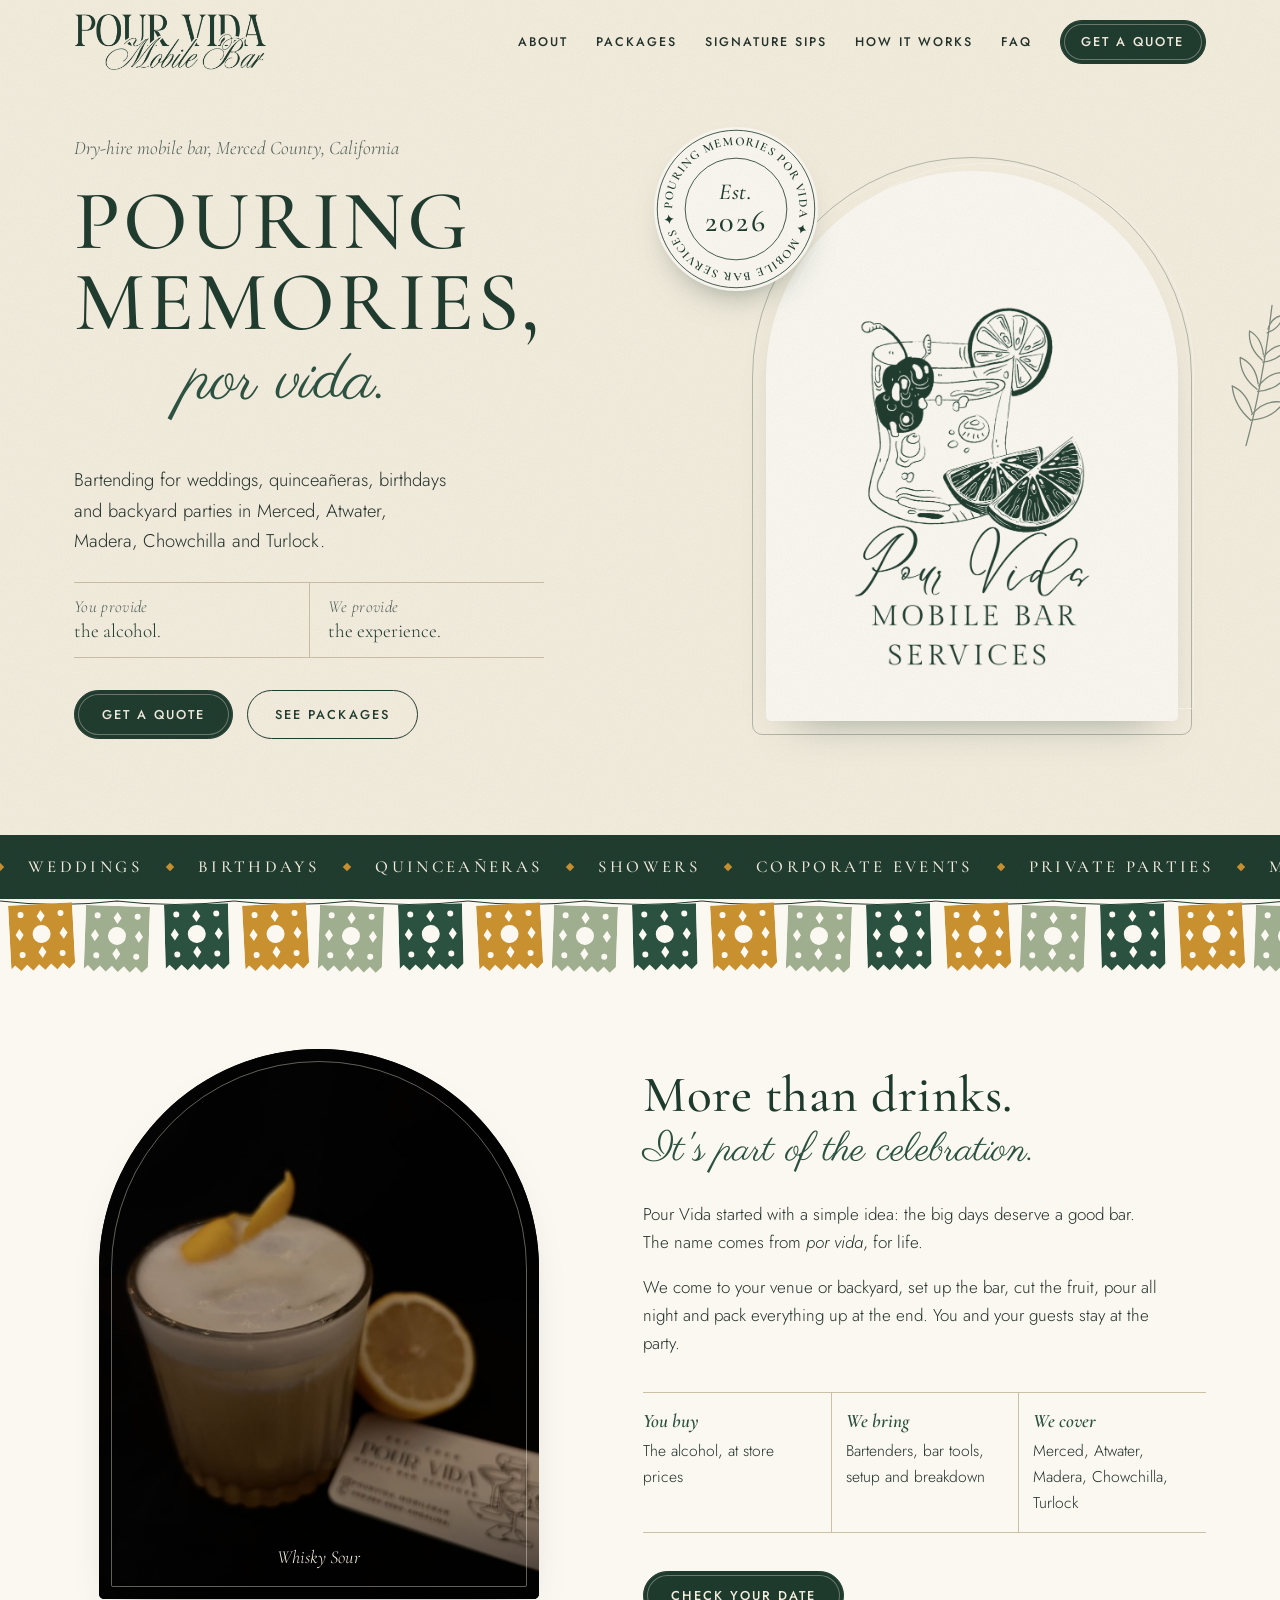
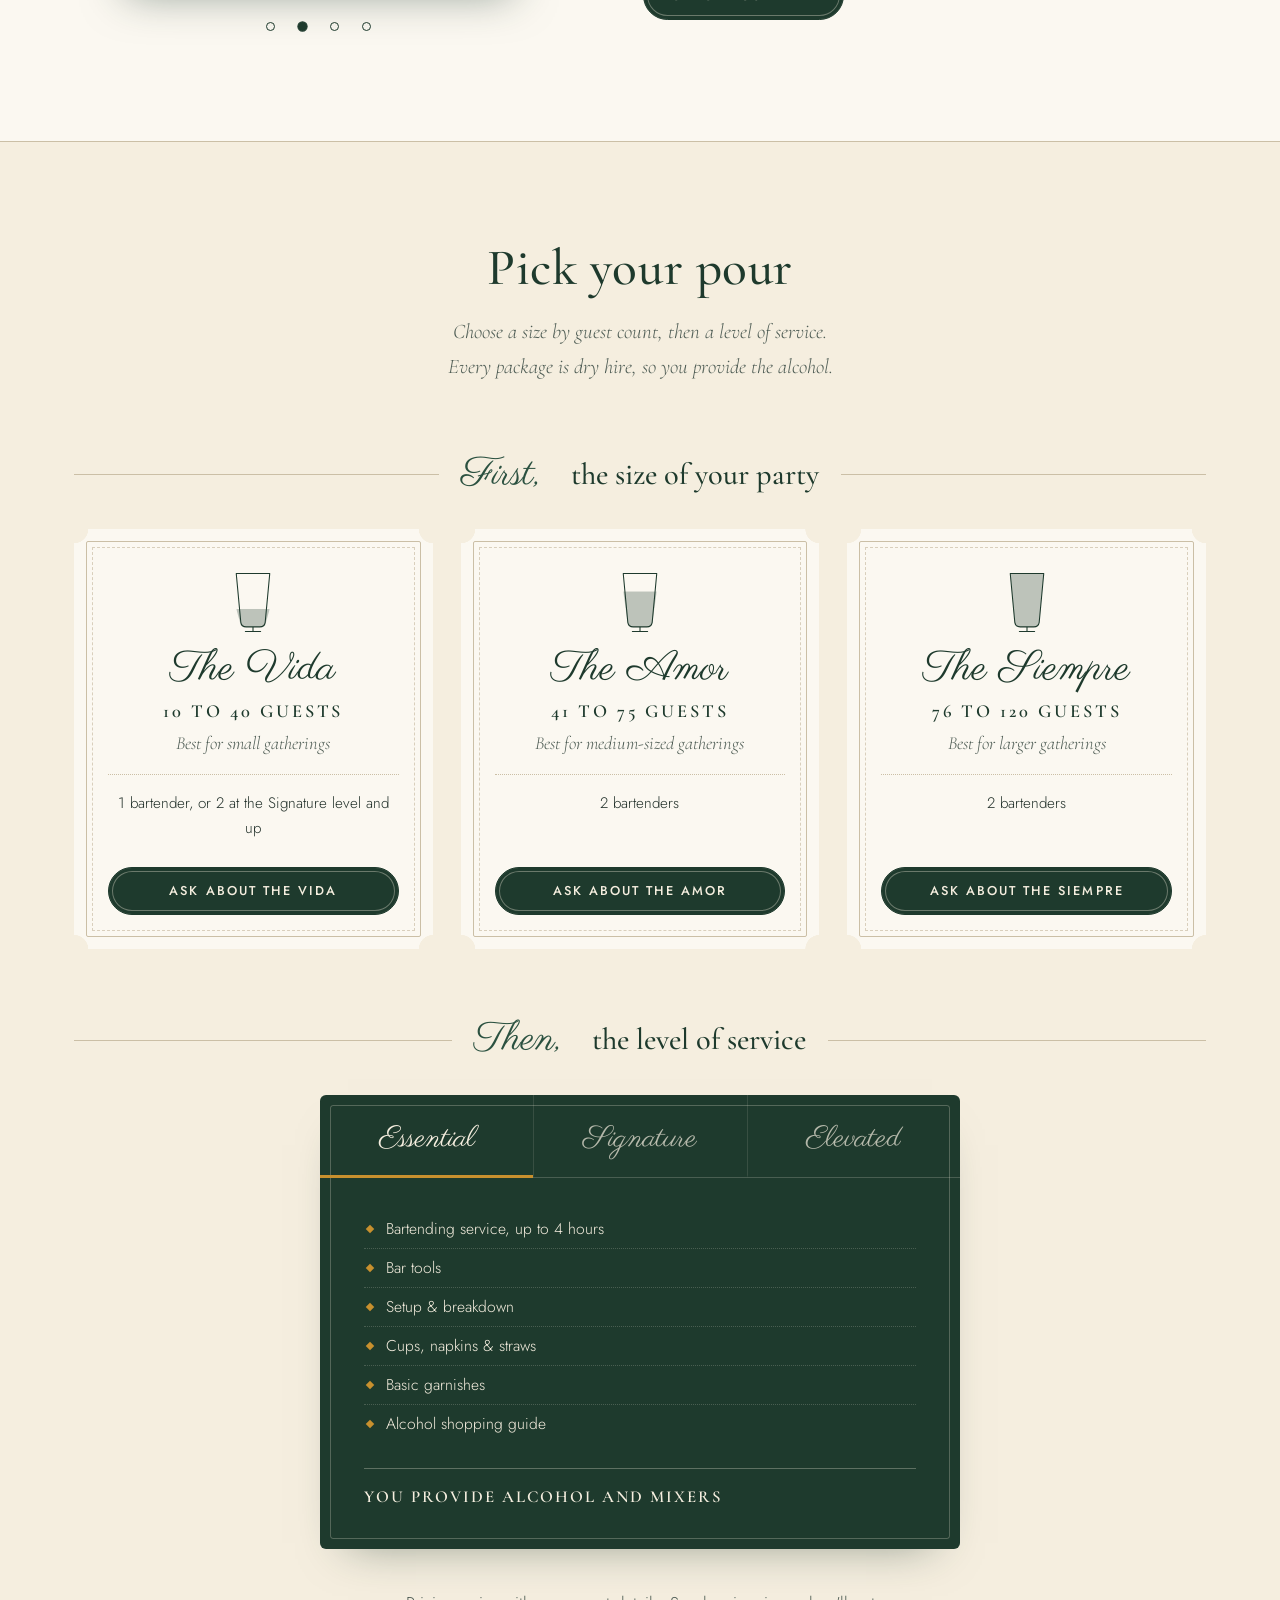
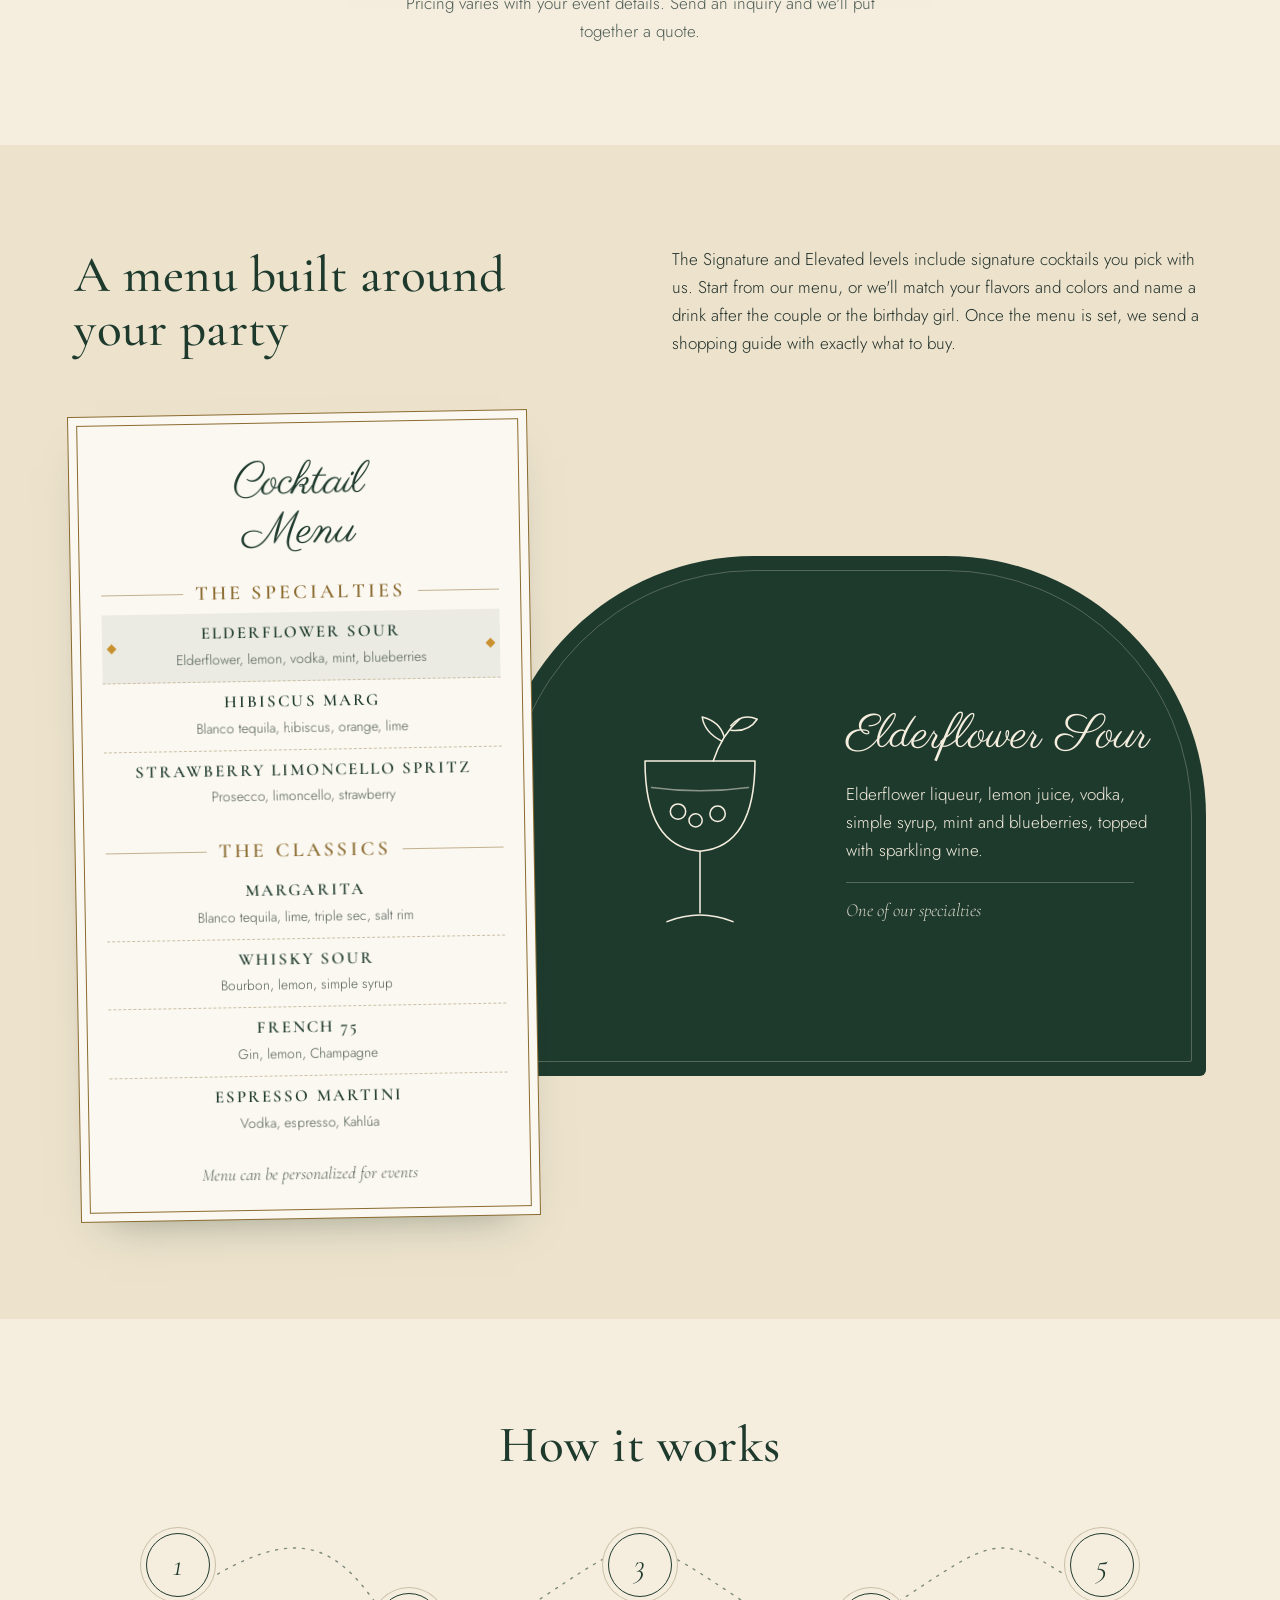
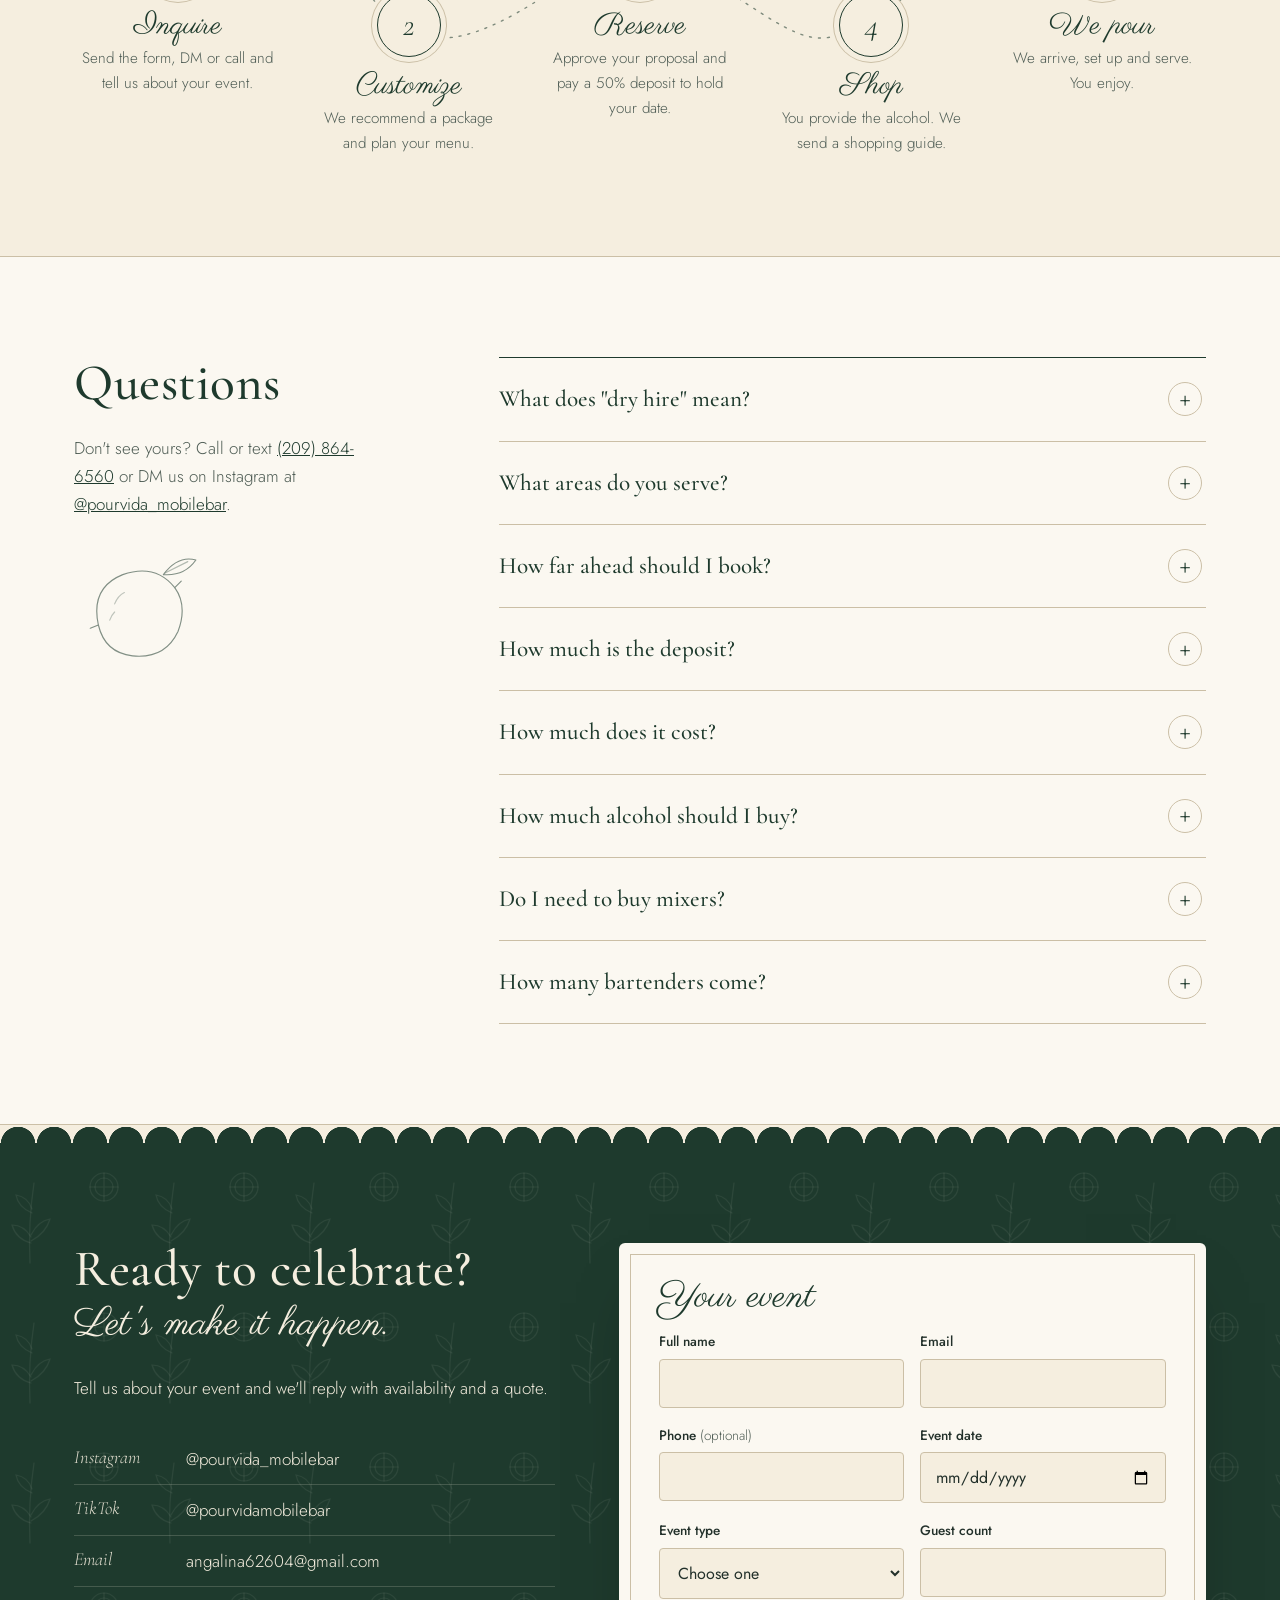
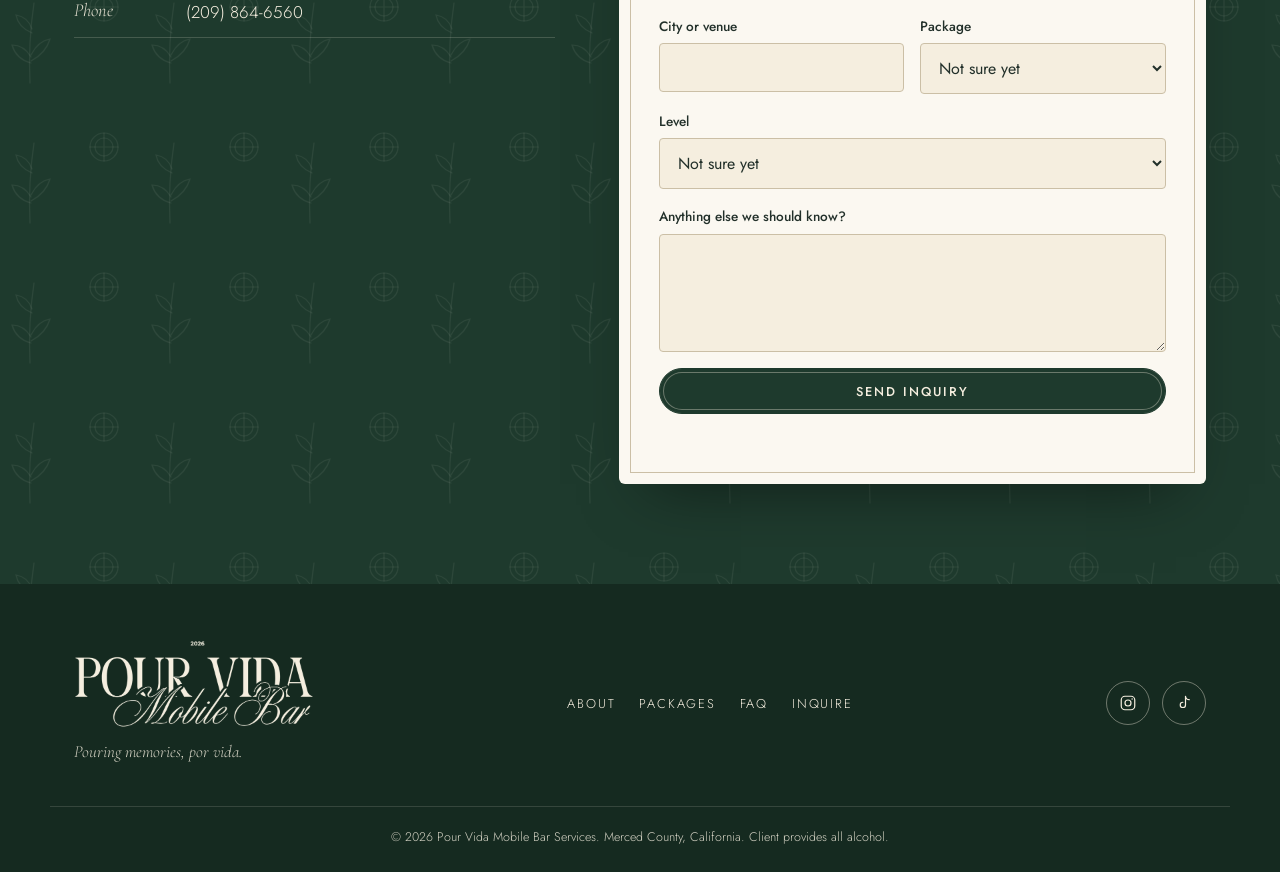
==== commit 42db9a81: "Add About photo slideshow and send inquiries through Web3Forms About is two columns again: a slidesh" ====
--- a/index.html
+++ b/index.html
@@ -20,7 +20,7 @@
   <link rel="preconnect" href="https://fonts.googleapis.com" />
   <link rel="preconnect" href="https://fonts.gstatic.com" crossorigin />
   <link href="https://fonts.googleapis.com/css2?family=Cormorant+Garamond:ital,wght@0,400;0,500;0,600;1,400;1,500&family=Parisienne&family=Jost:wght@300;400;500&display=swap" rel="stylesheet" />
-  <link rel="stylesheet" href="css/styles.css" />
+  <link rel="stylesheet" href="css/styles.css?v=20261008c" />
 
   <script type="application/ld+json">
   {
@@ -151,16 +151,45 @@
     </div>
 
     <section class="section about" id="about" aria-labelledby="about-title">
-      <div class="container about-inner">
-        <h2 id="about-title">More than drinks. <span class="script">It's part of the celebration.</span></h2>
-        <p>Pour Vida started with a simple idea: the big days deserve a good bar. The name comes from <em>por vida</em>, for life.</p>
-        <p>We come to your venue or backyard, set up the bar, cut the fruit, pour all night and pack everything up at the end. You and your guests stay at the party.</p>
-        <dl class="about-facts">
-          <div><dt>You buy</dt><dd>The alcohol, at store prices</dd></div>
-          <div><dt>We bring</dt><dd>Bartenders, bar tools, setup and breakdown</dd></div>
-          <div><dt>We cover</dt><dd>Merced, Atwater, Madera, Chowchilla, Turlock</dd></div>
-        </dl>
-        <a href="#inquire" class="btn btn-dark">Check Your Date</a>
+      <div class="container about-grid">
+        <!-- Slideshow: one photo at a time, fading to the next every few seconds (js/main.js) -->
+        <div class="slideshow" role="group" aria-roledescription="slideshow" aria-label="Pour Vida cocktails">
+          <div class="slides">
+            <figure class="slide is-active">
+              <img src="images/photo-espresso-martini.jpg" alt="Espresso martini with a foam top and three coffee beans, a Pour Vida business card in front" width="900" height="1125" />
+              <figcaption>Espresso Martini</figcaption>
+            </figure>
+            <figure class="slide" aria-hidden="true">
+              <img src="images/photo-whisky-sour-lemon.jpg" alt="Whisky sour with a lemon peel garnish beside a lemon half and a Pour Vida card" width="900" height="1125" loading="lazy" />
+              <figcaption>Whisky Sour</figcaption>
+            </figure>
+            <figure class="slide" aria-hidden="true">
+              <img src="images/photo-espresso-martini-top.jpg" alt="Close-up from above of an espresso martini's foam and coffee beans" width="900" height="1125" loading="lazy" />
+              <figcaption>Espresso Martini</figcaption>
+            </figure>
+            <figure class="slide" aria-hidden="true">
+              <img src="images/photo-whisky-sour-card.jpg" alt="Whisky sour in a ribbed glass behind a Pour Vida Mobile Bar Services business card" width="900" height="1125" loading="lazy" />
+              <figcaption>Whisky Sour</figcaption>
+            </figure>
+          </div>
+          <div class="slide-dots">
+            <button type="button" aria-label="Show photo 1 of 4: Espresso Martini" aria-current="true"></button>
+            <button type="button" aria-label="Show photo 2 of 4: Whisky Sour"></button>
+            <button type="button" aria-label="Show photo 3 of 4: Espresso Martini"></button>
+            <button type="button" aria-label="Show photo 4 of 4: Whisky Sour"></button>
+          </div>
+        </div>
+        <div class="about-copy">
+          <h2 id="about-title">More than drinks. <span class="script">It's part of the celebration.</span></h2>
+          <p>Pour Vida started with a simple idea: the big days deserve a good bar. The name comes from <em>por vida</em>, for life.</p>
+          <p>We come to your venue or backyard, set up the bar, cut the fruit, pour all night and pack everything up at the end. You and your guests stay at the party.</p>
+          <dl class="about-facts">
+            <div><dt>You buy</dt><dd>The alcohol, at store prices</dd></div>
+            <div><dt>We bring</dt><dd>Bartenders, bar tools, setup and breakdown</dd></div>
+            <div><dt>We cover</dt><dd>Merced, Atwater, Madera, Chowchilla, Turlock</dd></div>
+          </dl>
+          <a href="#inquire" class="btn btn-dark">Check Your Date</a>
+        </div>
       </div>
     </section>
 
@@ -355,8 +384,12 @@
           </dl>
         </div>
 
-        <!-- Until YOUR_FORM_ID is replaced with a Formspree form ID, sending opens the visitor's email app addressed to Pour Vida (see js/main.js). -->
-        <form class="inquire-form" id="inquire-form" action="https://formspree.io/f/YOUR_FORM_ID" method="POST" novalidate>
+        <!-- Web3Forms emails each inquiry to Pour Vida. The access key is meant to be public;
+             the receiving inbox is set in the Web3Forms dashboard. -->
+        <form class="inquire-form" id="inquire-form" action="https://api.web3forms.com/submit" method="POST" novalidate>
+          <input type="hidden" name="access_key" value="9ba7ac36-4418-46a2-b0f1-0174c6030528" />
+          <input type="hidden" name="subject" value="New Pour Vida inquiry" />
+          <input type="hidden" name="from_name" value="Pour Vida website" />
           <p class="script form-title" aria-hidden="true">Your event</p>
           <div class="field-row">
             <label>Full name<input type="text" name="name" required autocomplete="name" /></label>
@@ -401,7 +434,7 @@
             </select>
           </label>
           <label>Anything else we should know?<textarea name="message" rows="4"></textarea></label>
-          <input type="text" name="_gotcha" class="hp" tabindex="-1" autocomplete="off" aria-hidden="true" />
+          <input type="checkbox" name="botcheck" class="hp" tabindex="-1" autocomplete="off" aria-hidden="true" />
           <button type="submit" class="btn btn-dark btn-block">Send Inquiry</button>
           <p class="form-status" role="status" aria-live="polite"></p>
         </form>
@@ -555,6 +588,6 @@
     </symbol>
   </svg>
 
-  <script src="js/main.js" defer></script>
+  <script src="js/main.js?v=20261008c" defer></script>
 </body>
 </html>
--- a/css/styles.css
+++ b/css/styles.css
@@ -298,13 +298,43 @@
 .about { background: var(--paper); border-block: 1px solid var(--line); overflow: hidden; }
 /* About: one calm centered column; picado hangs into its top padding */
 .about { padding-top: 150px; border-top: 0; }
-.about-inner { max-width: 760px; text-align: center; }
-.about-inner p { max-width: 56ch; margin-inline: auto; }
+.about-grid { display: grid; grid-template-columns: 1fr 1.15fr; gap: 80px; align-items: center; }
+.about-copy p { max-width: 52ch; }
+
+/* Slideshow in an arch frame, matching the hero */
+.slideshow { max-width: 440px; width: 100%; justify-self: center; }
+.slides {
+  position: relative; aspect-ratio: 4 / 5; overflow: hidden;
+  border-radius: 240px 240px 6px 6px; background: #0d0d0b; box-shadow: var(--shadow);
+}
+.slides::after {
+  content: ""; position: absolute; inset: 12px; z-index: 2; pointer-events: none;
+  border: 1px solid rgba(245,238,223,.4); border-radius: 228px 228px 2px 2px;
+}
+.slide { position: absolute; inset: 0; margin: 0; opacity: 0; transition: opacity .9s ease; }
+.slide.is-active { opacity: 1; }
+.slide img { width: 100%; height: 100%; object-fit: cover; }
+.slide figcaption {
+  position: absolute; left: 0; right: 0; bottom: 0; padding: 48px 20px 26px; text-align: center;
+  background: linear-gradient(transparent, rgba(0,0,0,.6));
+  font-family: var(--serif); font-style: italic; font-size: 1.15rem; color: var(--cream);
+}
+.slide-dots { display: flex; justify-content: center; gap: 4px; margin-top: 14px; }
+.slide-dots button {
+  all: unset; box-sizing: border-box; cursor: pointer; width: 28px; height: 28px; display: grid; place-items: center;
+}
+.slide-dots button::before {
+  content: ""; width: 9px; height: 9px; border-radius: 50%; border: 1px solid var(--green);
+  transition: background-color .3s, transform .3s;
+}
+.slide-dots button[aria-current="true"]::before { background: var(--green); transform: scale(1.15); }
+.slide-dots button:focus-visible { outline: 2px solid var(--lime); outline-offset: 0; border-radius: 50%; }
 .about-facts {
   display: grid; grid-template-columns: repeat(3, 1fr); margin: 2.2rem 0 2.4rem;
   border-block: 1px solid var(--line);
 }
-.about-facts > div { padding: 18px 16px; }
+.about-facts > div { padding: 16px 14px; }
+.about-facts > div:first-child { padding-left: 0; }
 .about-facts > div + div { border-left: 1px solid var(--line); }
 .about-facts dt { font-family: var(--serif); font-style: italic; font-weight: 600; font-size: 1.2rem; line-height: 1.3; color: var(--green-2); align-self: center; }
 .about-facts dd { margin: 4px 0 0; font-size: .98rem; }
@@ -611,7 +641,7 @@
   .section { padding: 76px 0; }
   .about { padding-top: 120px; }
     .hero { padding-bottom: 80px; }
-  .hero-grid, .inquire-grid, .faq-grid, .sips-head { grid-template-columns: 1fr; gap: 44px; }
+  .hero-grid, .about-grid, .inquire-grid, .faq-grid, .sips-head { grid-template-columns: 1fr; gap: 44px; }
   .sips-head { gap: 16px; margin-bottom: 40px; }
   .hero-stack { max-width: 460px; margin: 0 auto 14px; width: 100%; padding: 20px 14px 0; }
   .arch-ghost { inset: 6px 0 -14px; }
@@ -638,6 +668,7 @@
   .about-facts { grid-template-columns: 1fr; }
   .about-facts > div + div { border-left: 0; border-top: 1px solid var(--line); }
   .about-facts > div { padding: 14px 0; }
+  .slideshow { max-width: 300px; }
   .steps { grid-template-columns: 1fr; }
   .steps li { display: grid; grid-template-columns: 64px 1fr; column-gap: 18px; text-align: left; padding: 0; }
   .steps .step-num { grid-row: span 2; margin: 0; }
